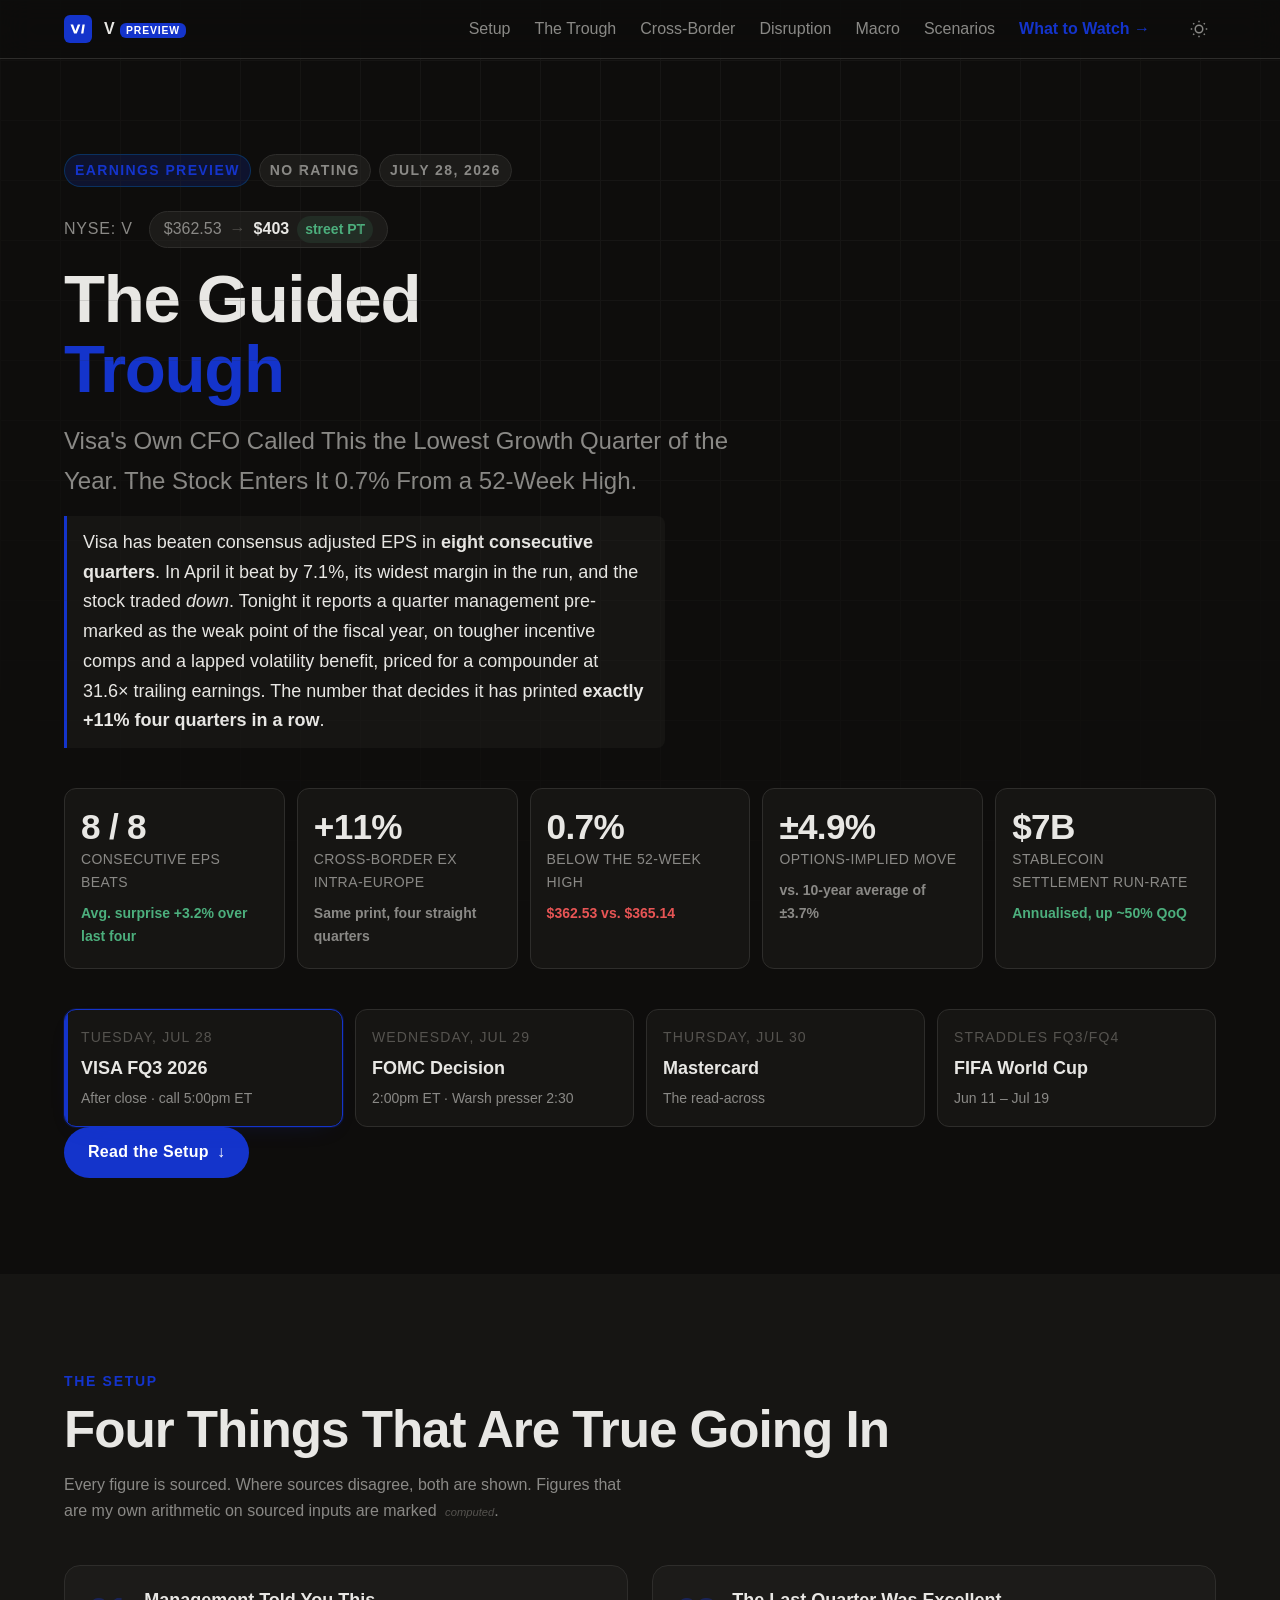
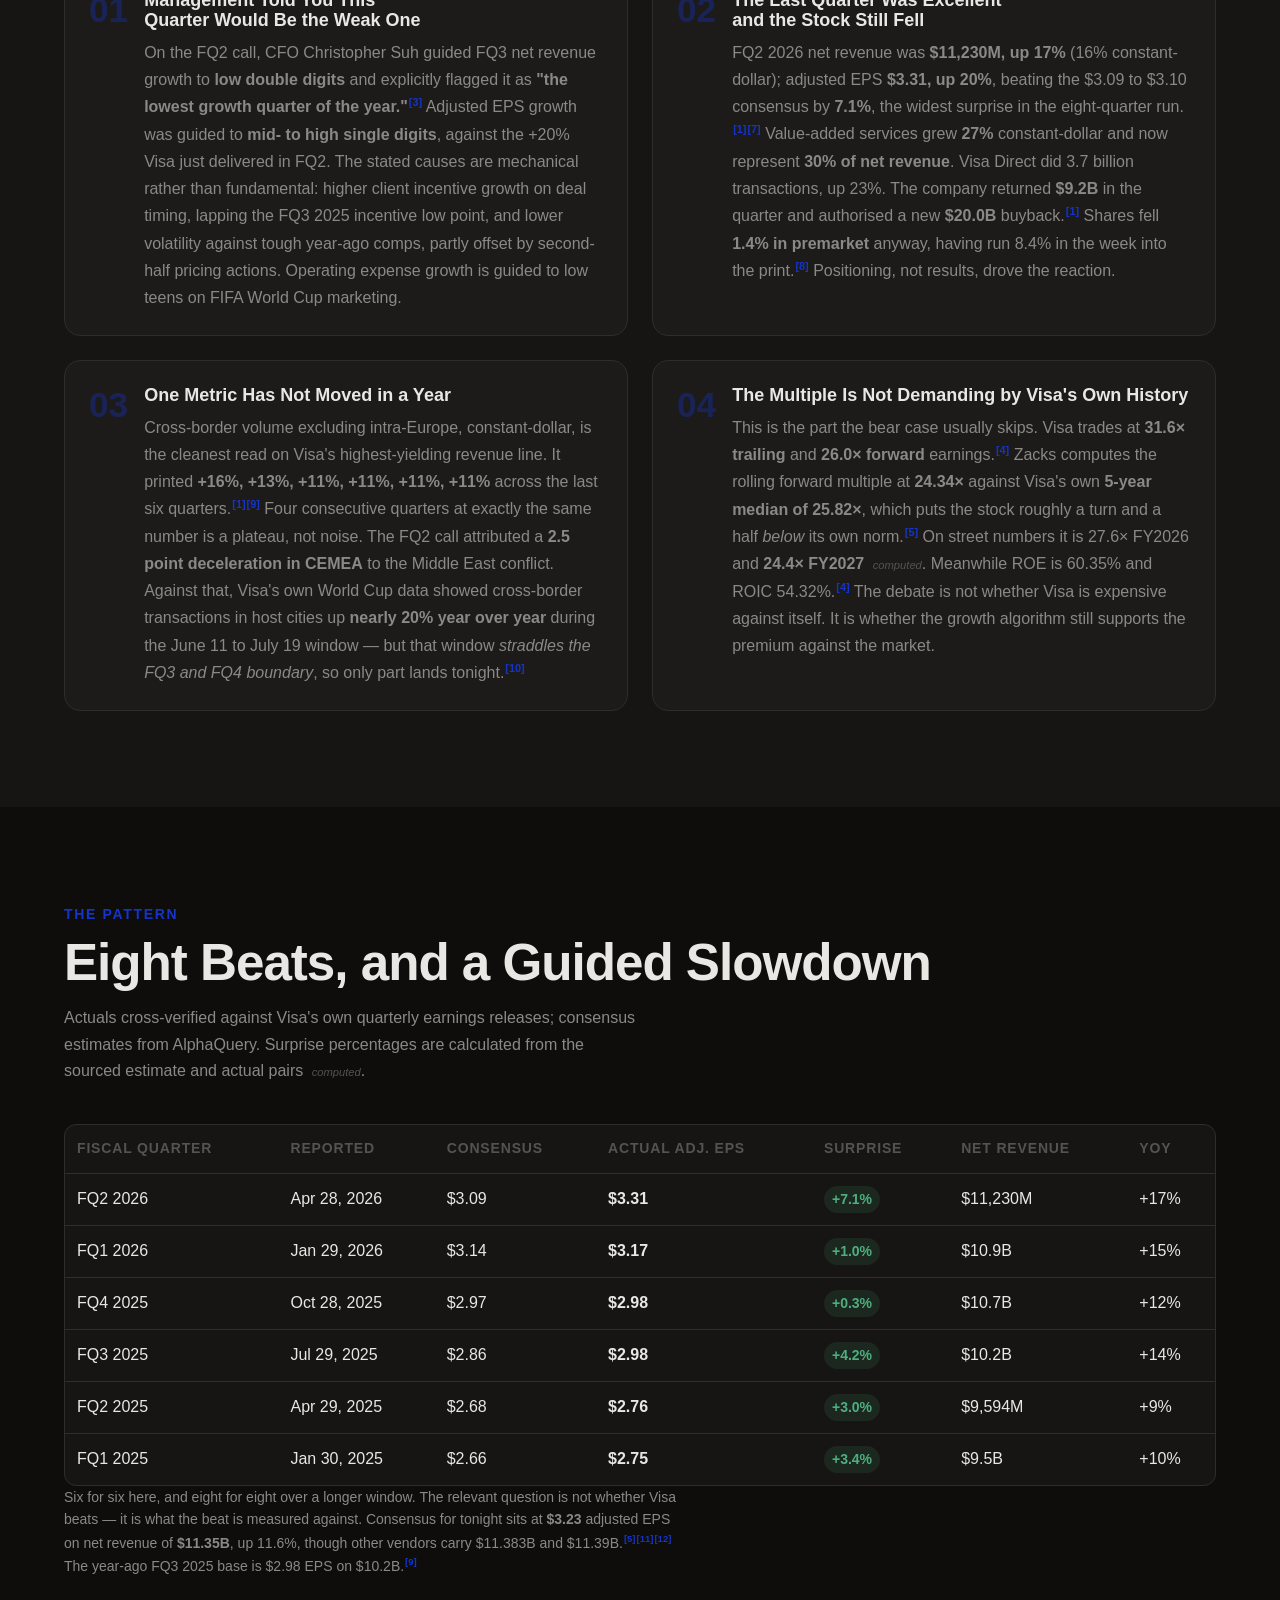
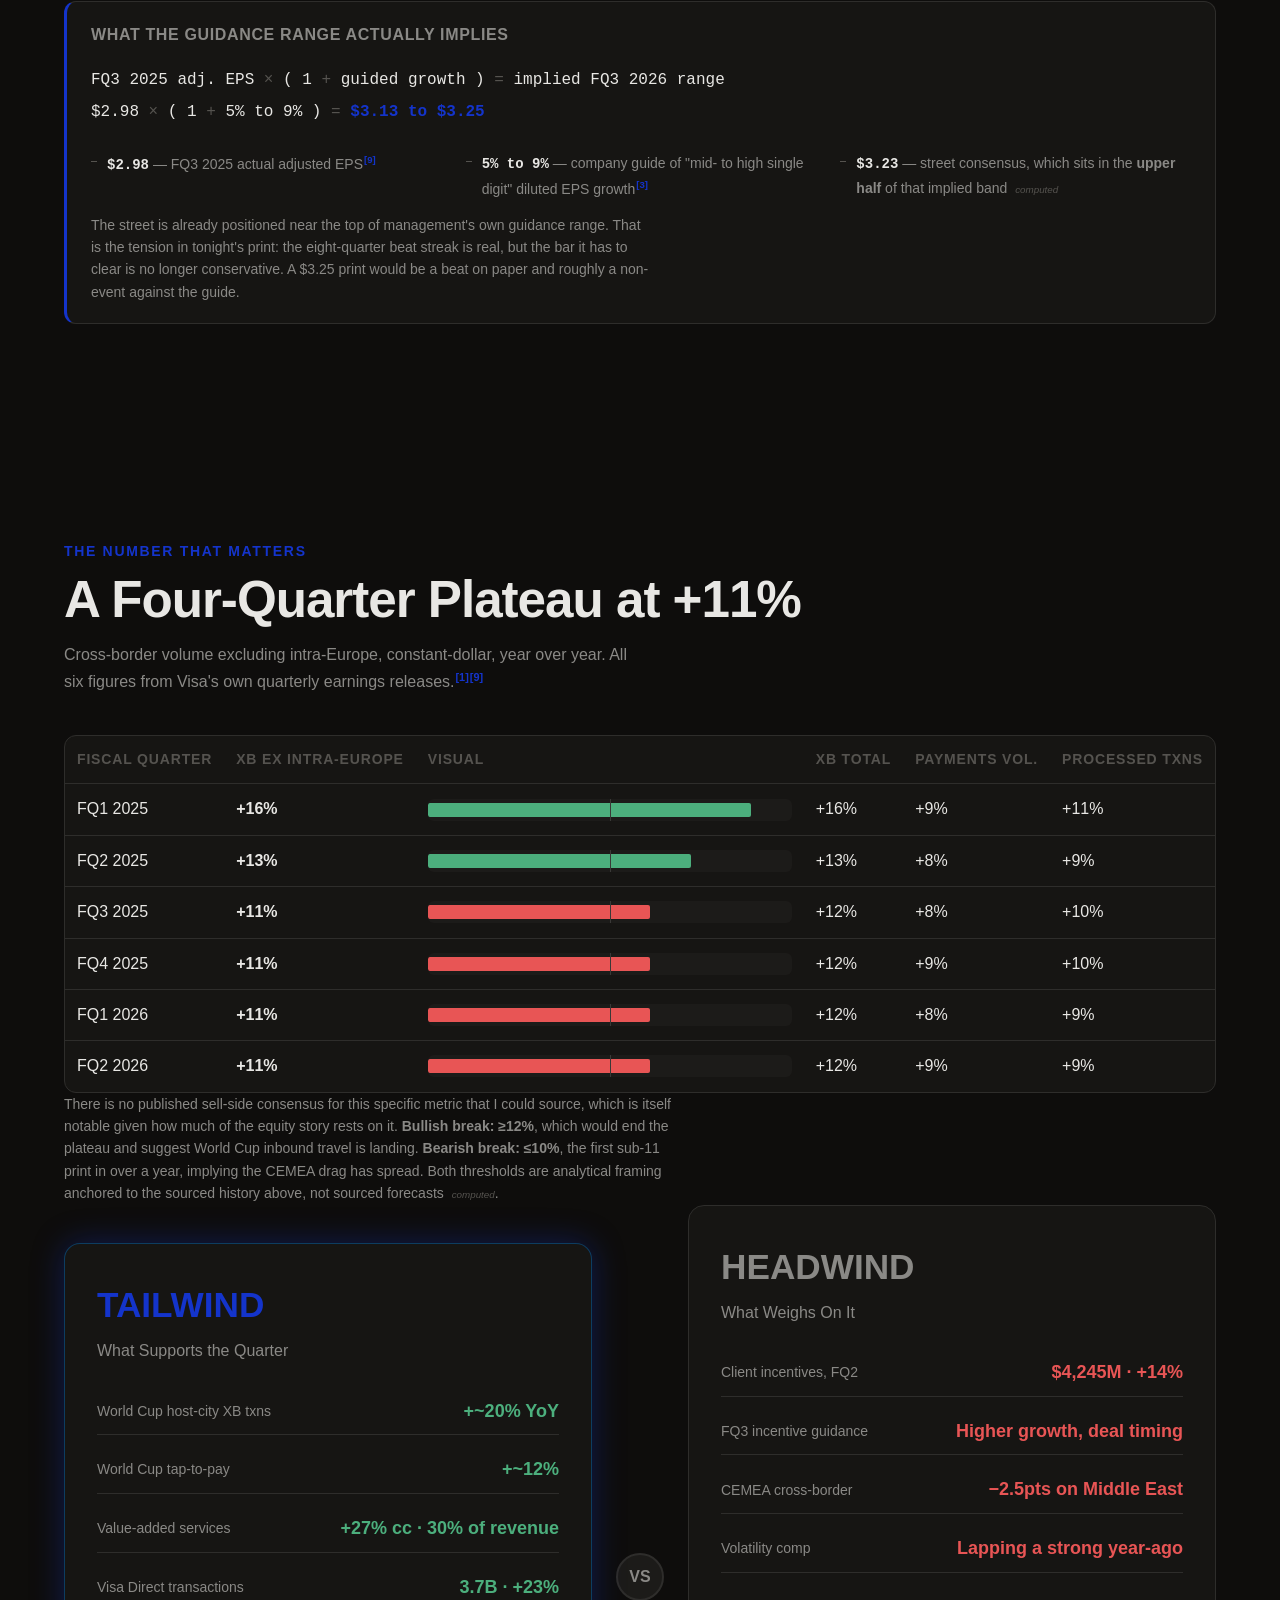
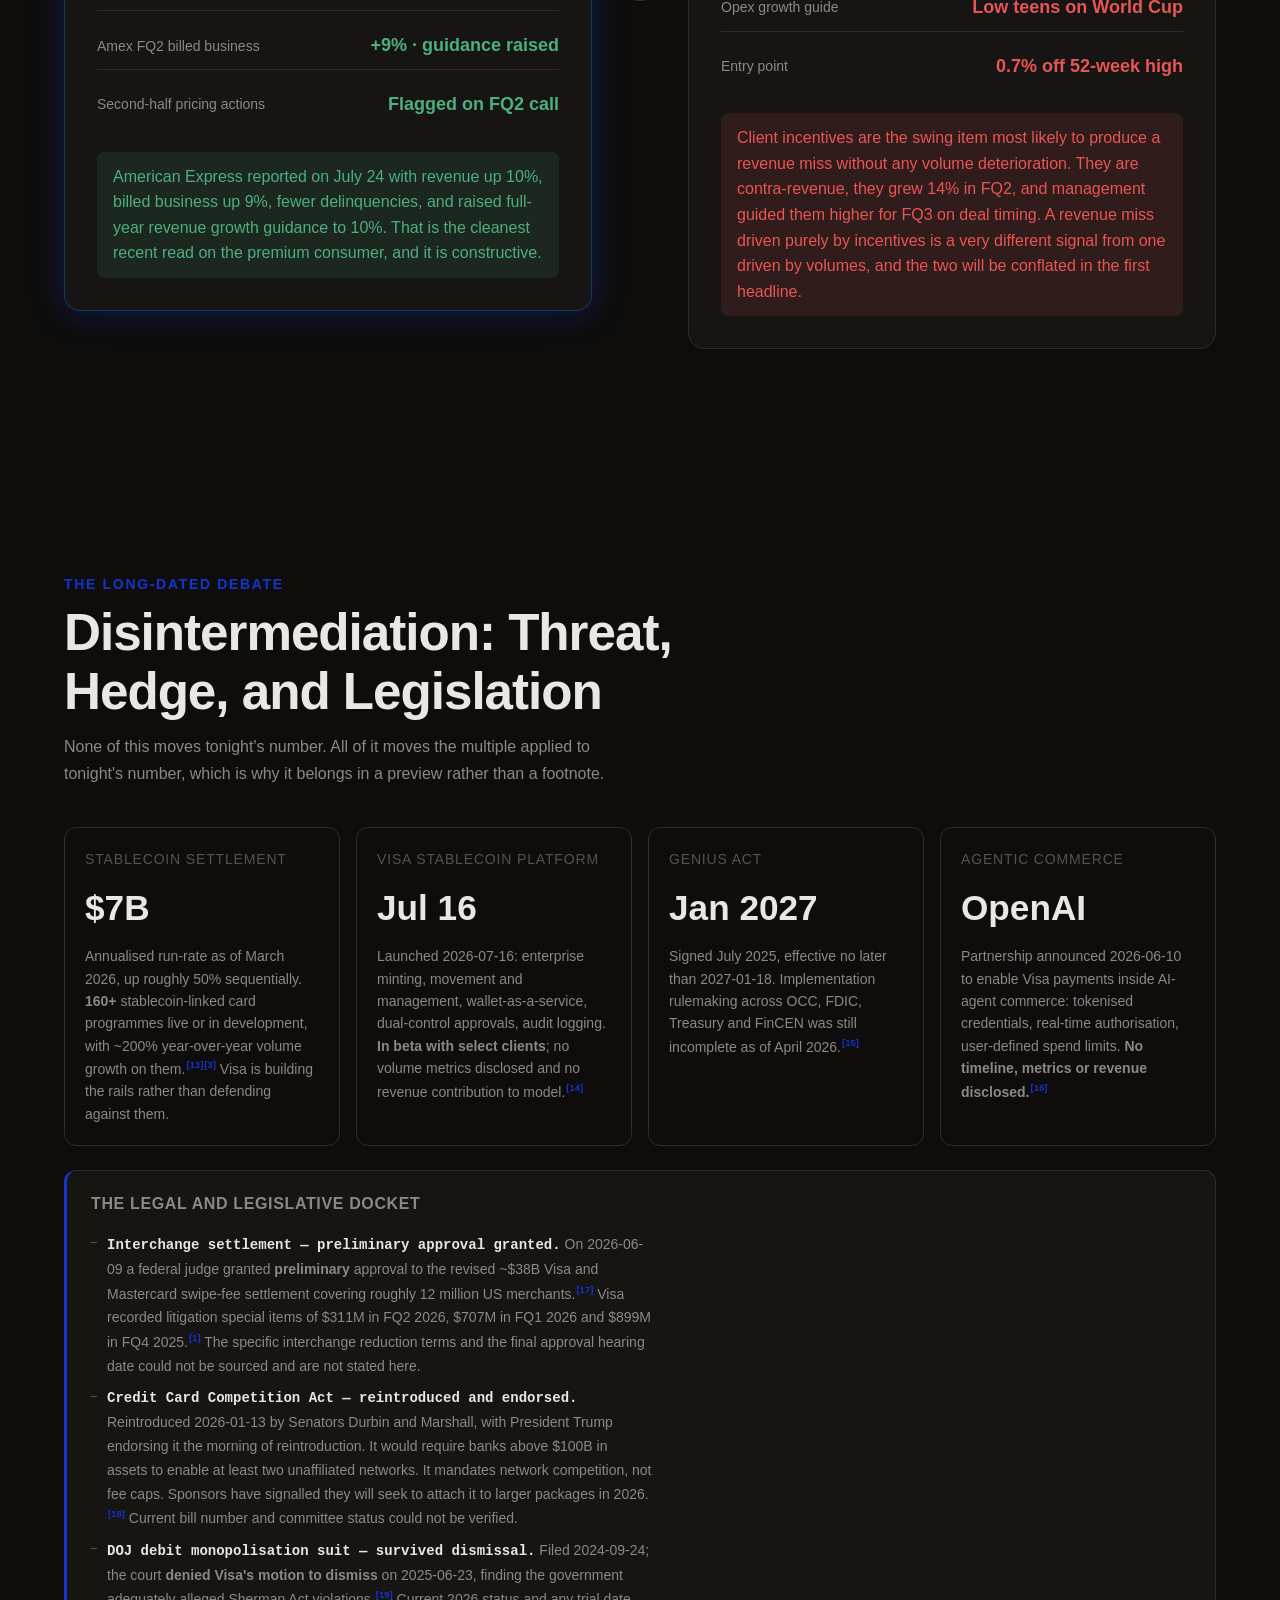
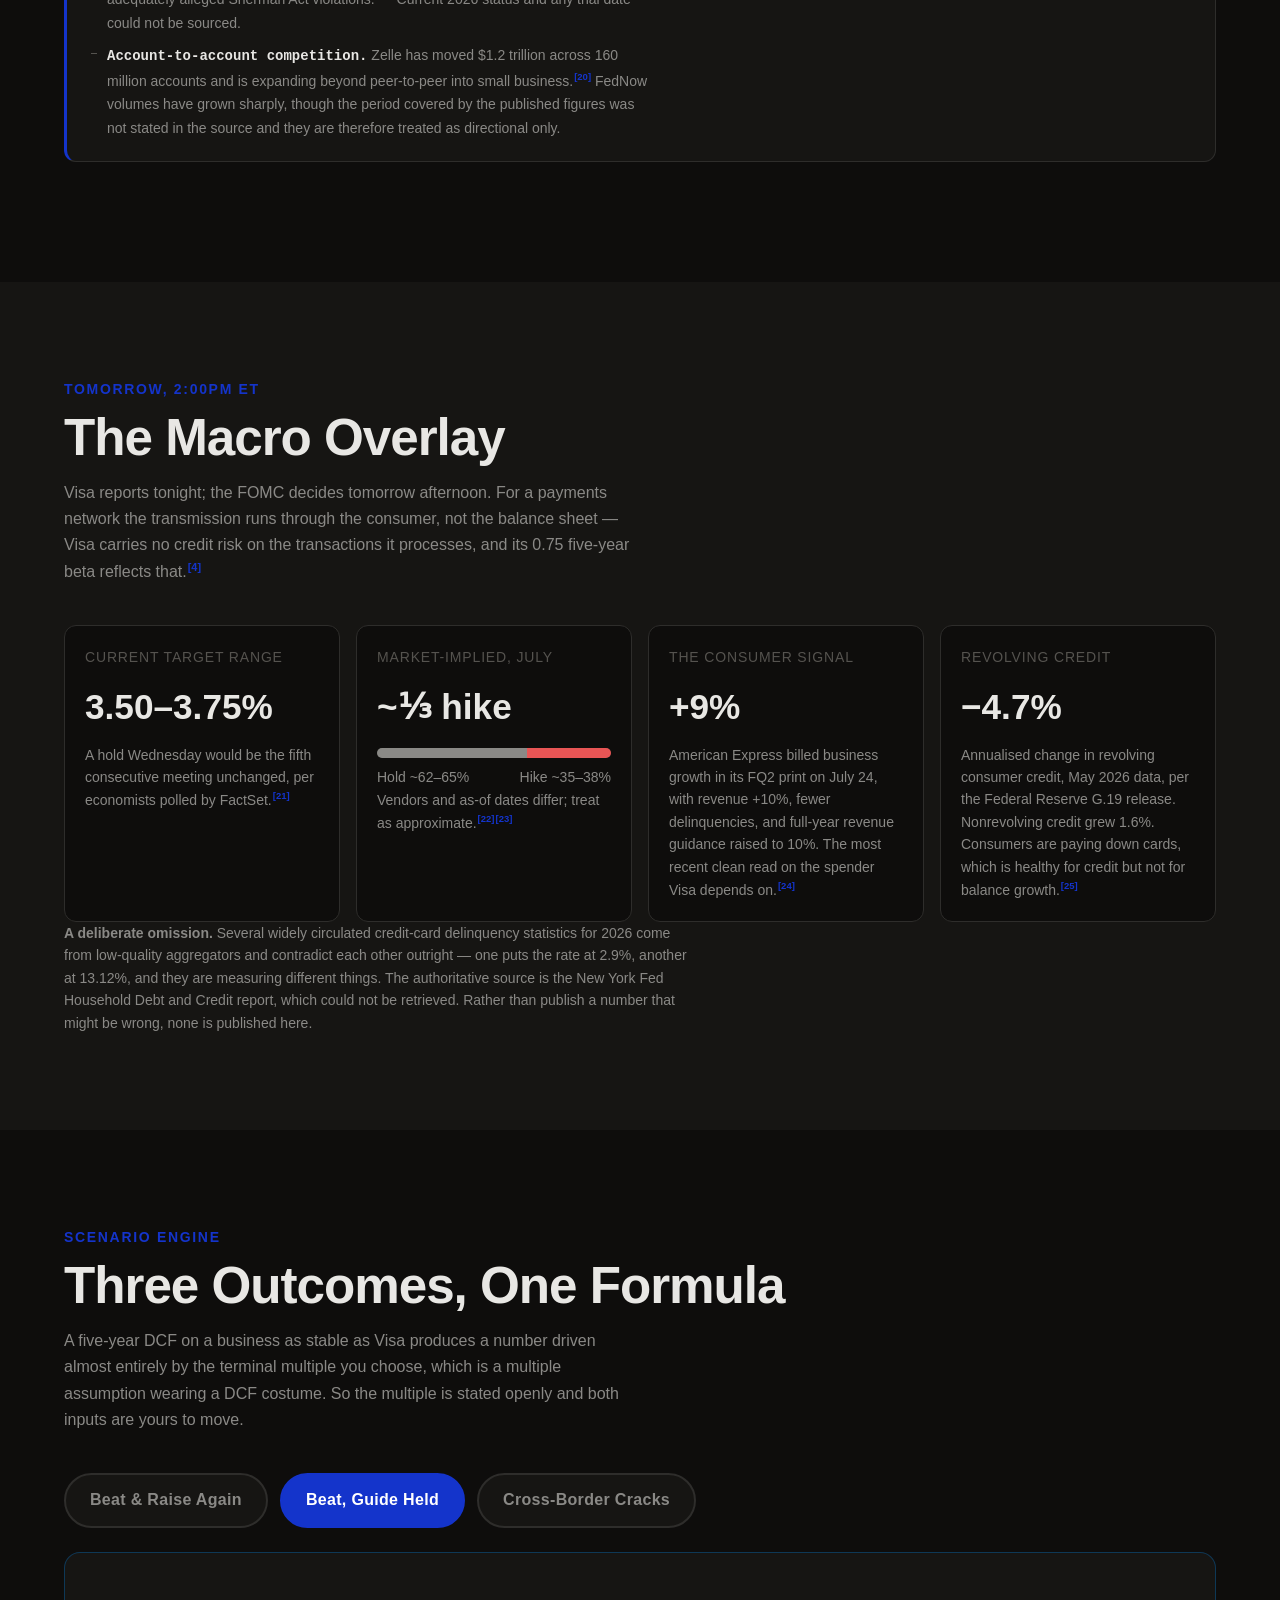
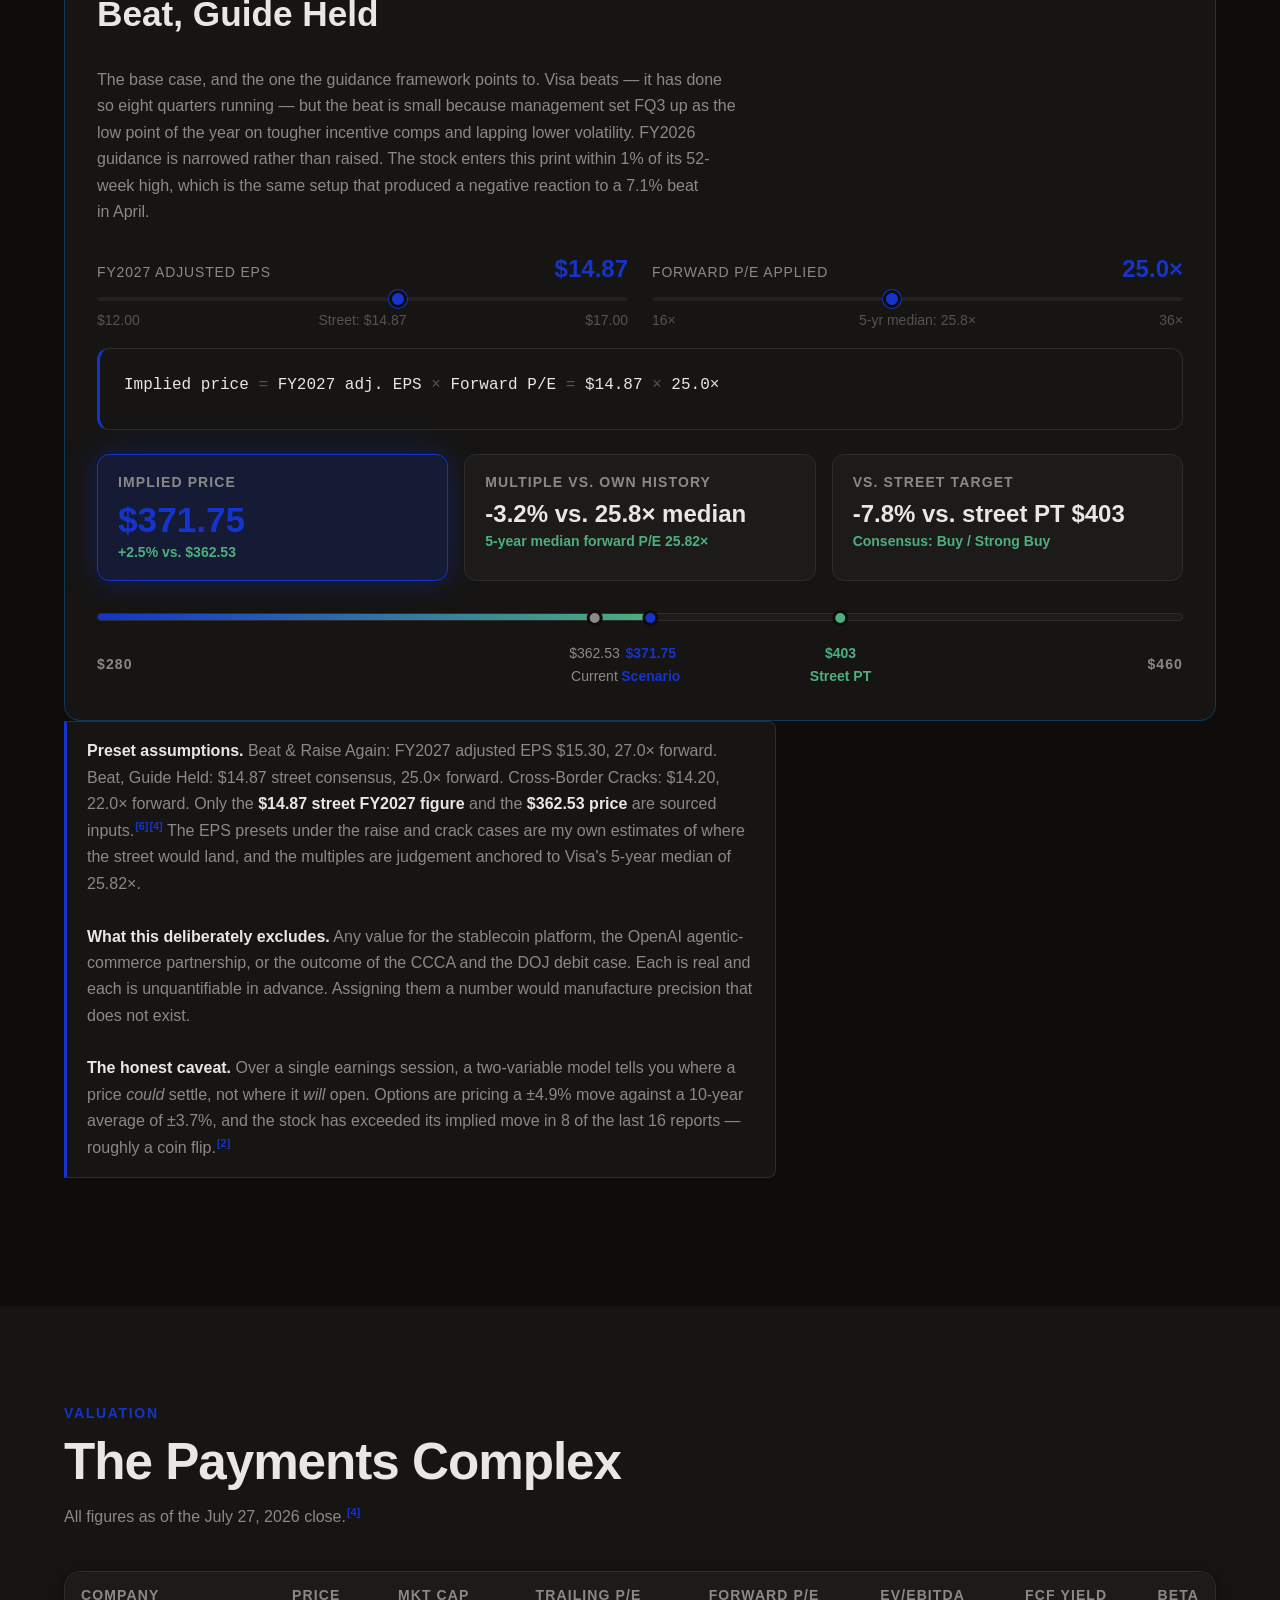
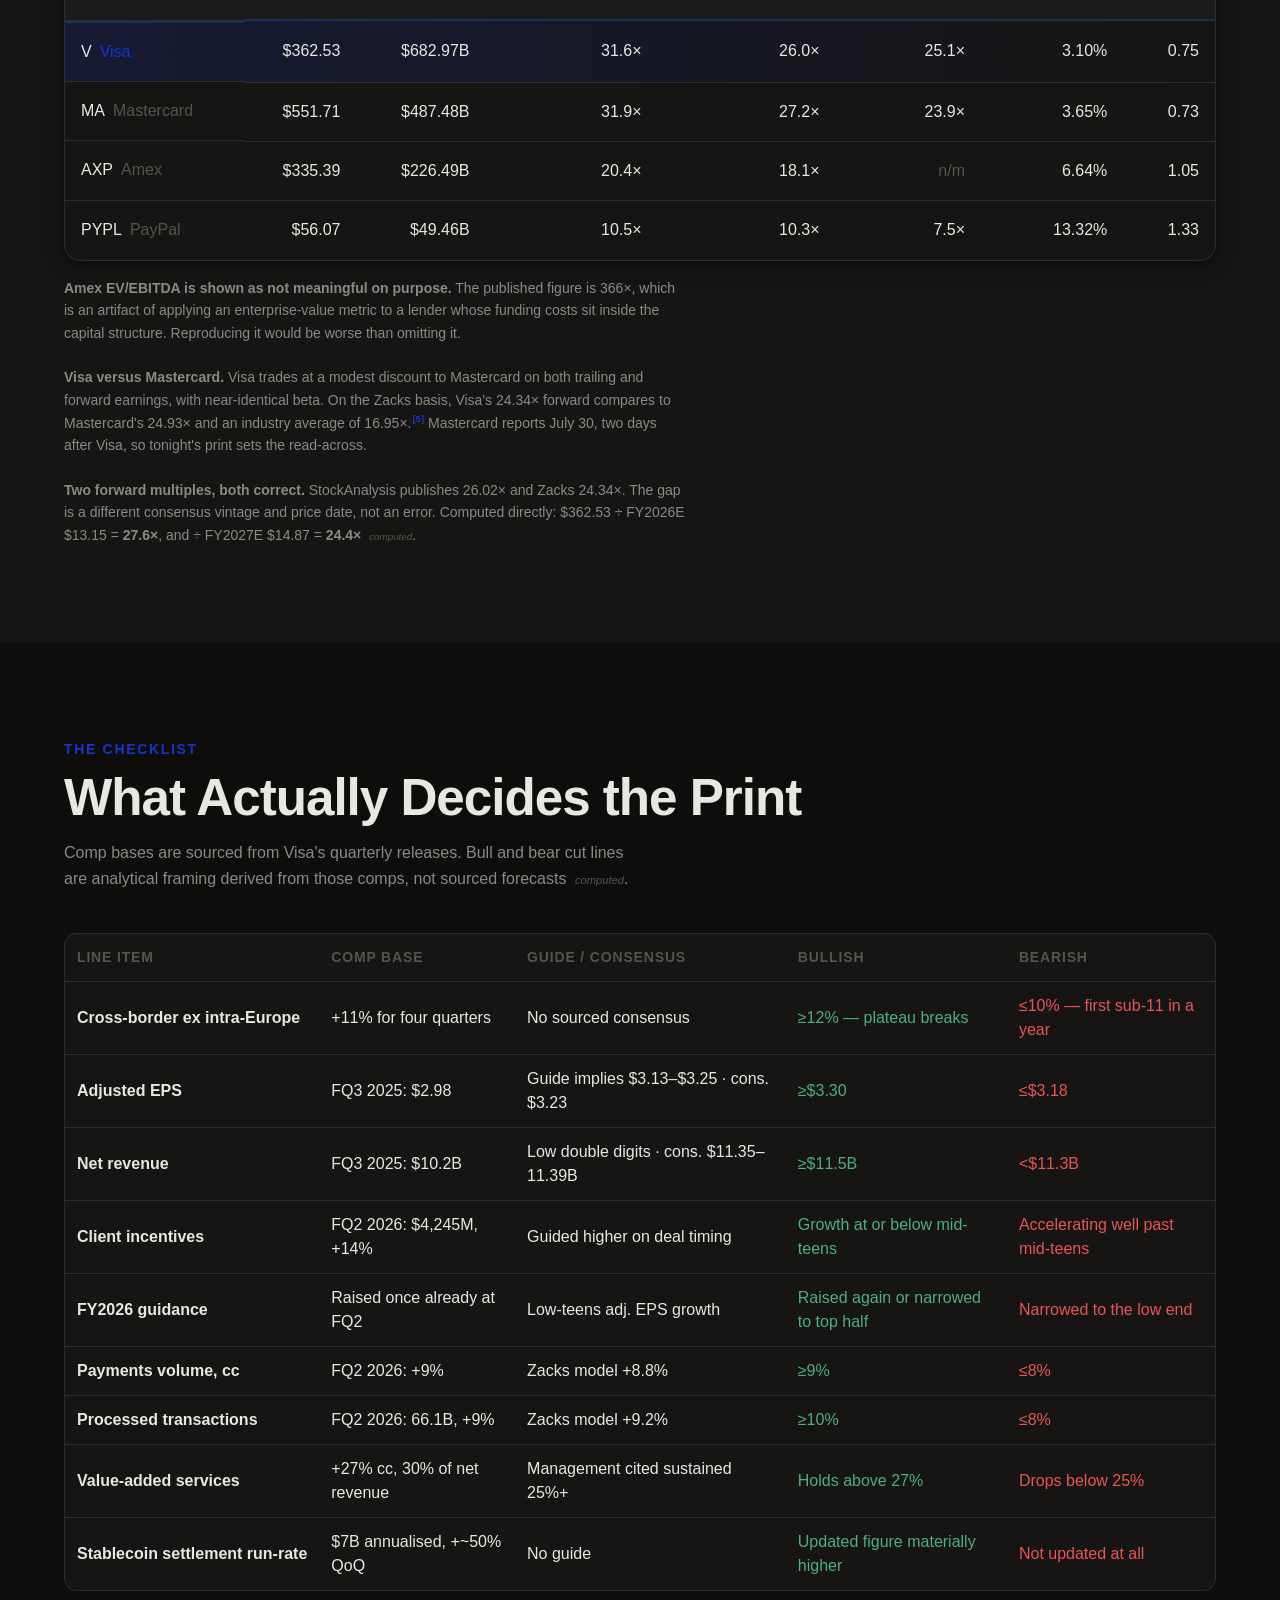
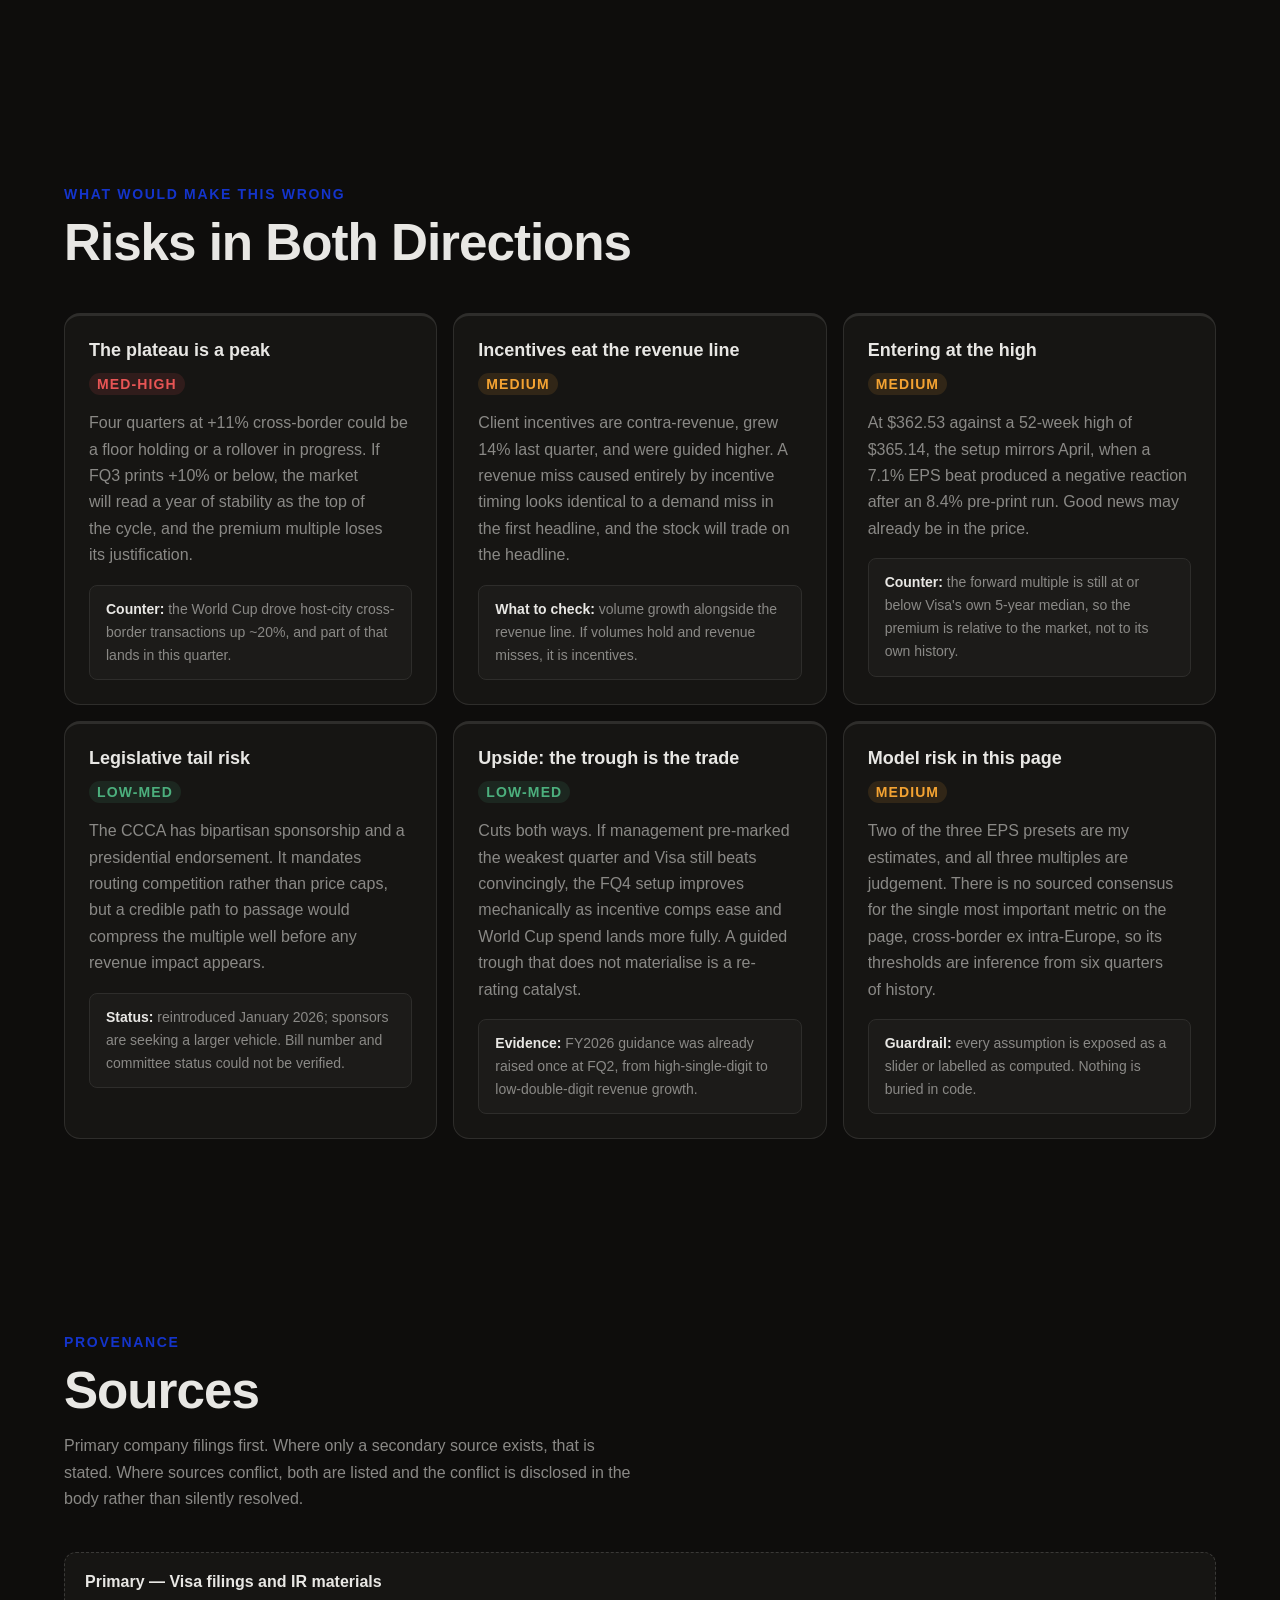
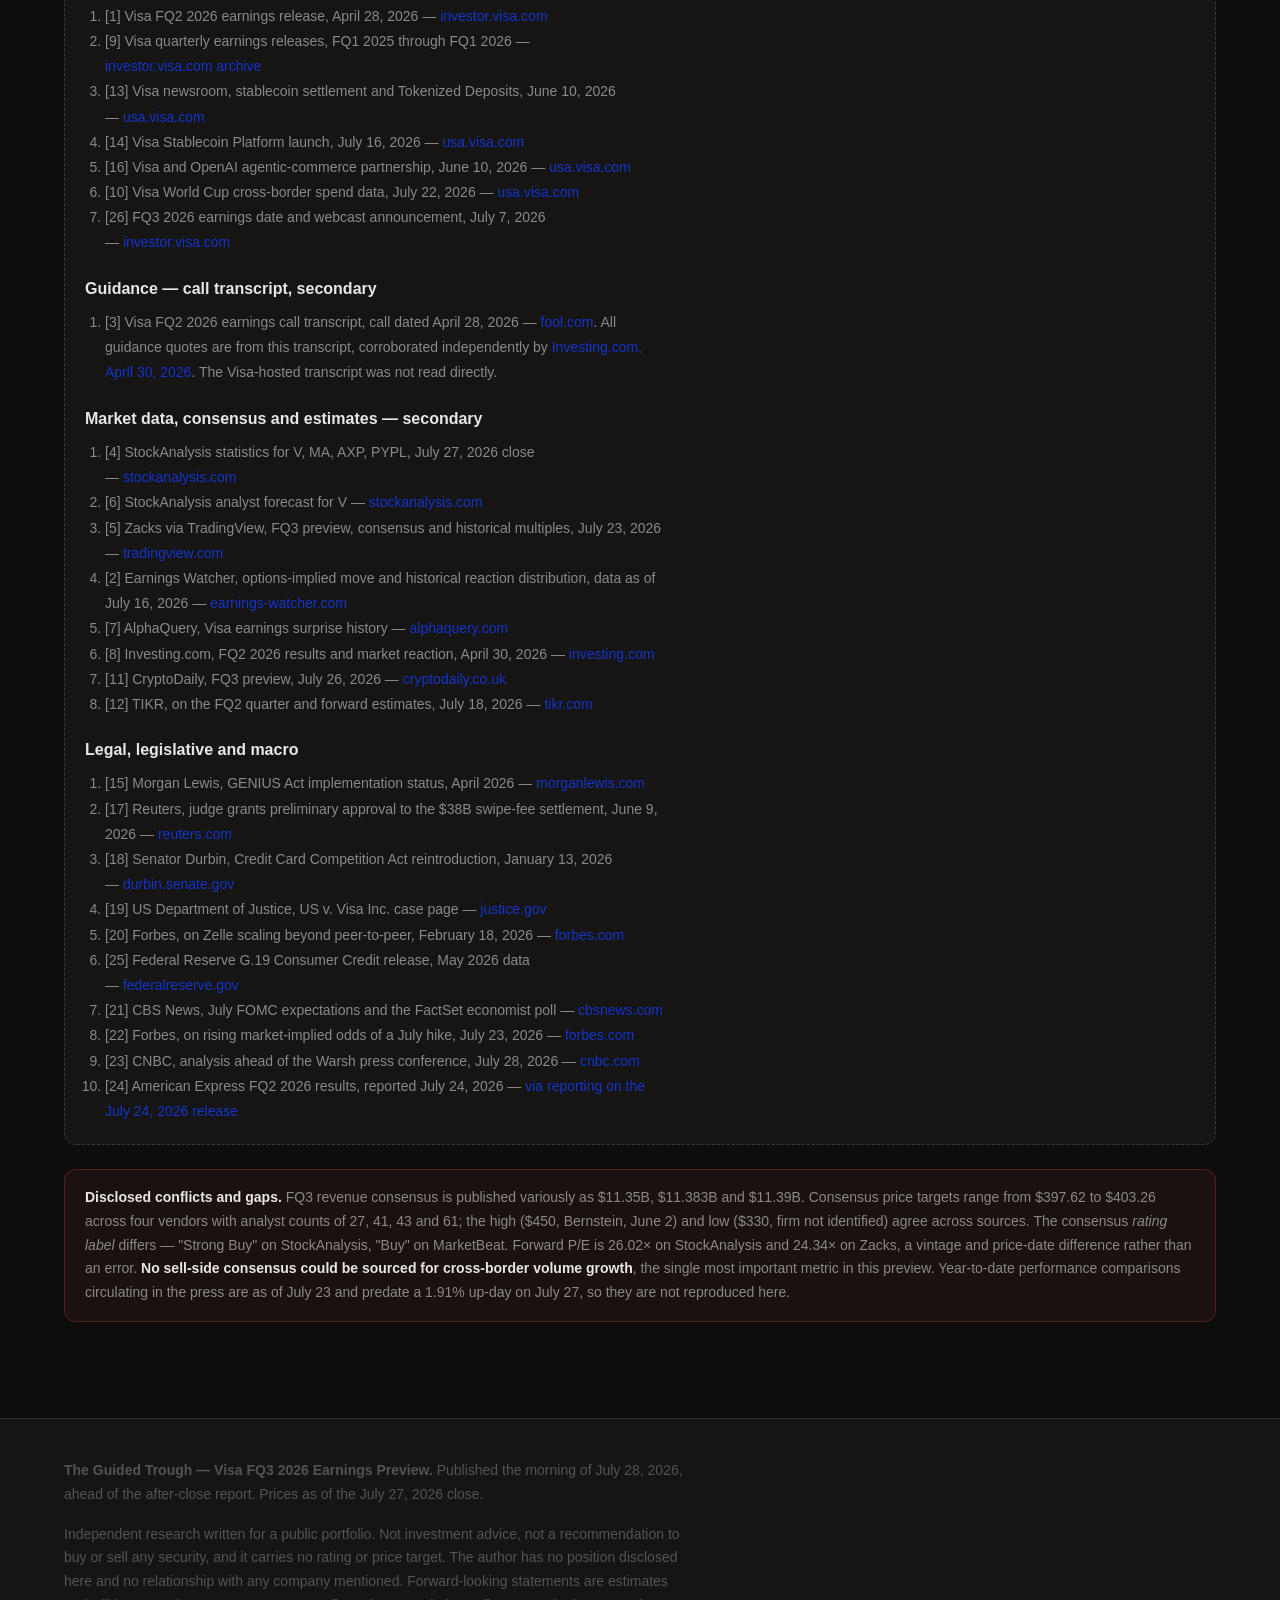
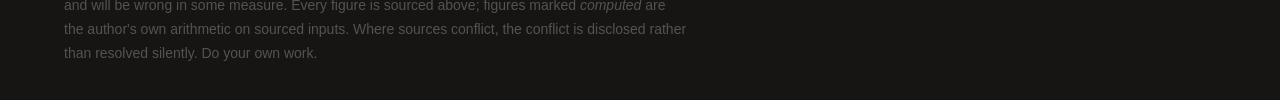
==== web-app/index.html @ 7324e00d "Visa FQ3 2026 earnings preview: The Guided Trough Published the morning of the July 28 after-close p" ====
<!DOCTYPE html>
<html lang="en" data-theme="dark">
<head>
  <meta charset="UTF-8" />
  <meta name="viewport" content="width=device-width, initial-scale=1.0" />
  <title>The Guided Trough — Visa FQ3 2026 Earnings Preview</title>
  <meta name="description" content="Visa's CFO called fiscal Q3 the lowest growth quarter of the year. The company has beaten consensus eight quarters running and enters this print within 1% of its 52-week high. Published the morning of the July 28, 2026 report." />

  <link href="https://api.fontshare.com/v2/css?f[]=cabinet-grotesk@400,500,700,800&f[]=satoshi@300,400,500,700&display=swap" rel="stylesheet" />
  <link rel="stylesheet" href="style.css?v=1" />
</head>
<body>

<!-- ═══ NAV ═══ -->
<nav class="nav" id="nav">
  <div class="nav-inner">
    <div class="nav-logo">
      <svg width="28" height="28" viewBox="0 0 28 28" fill="none" aria-label="Visa preview">
        <rect width="28" height="28" rx="6" fill="#1434CB"/>
        <path d="M6.5 9.5l3.6 9h2.6l3.6-9h-2.5l-2.4 6.4L9.1 9.5H6.5zM18.5 9.5l-1.4 9h2.3l1.4-9h-2.3z" fill="#fff"/>
      </svg>
      <span class="nav-brand">V <span class="nav-badge">PREVIEW</span></span>
    </div>
    <div class="nav-links">
      <a href="#setup">Setup</a>
      <a href="#trough">The Trough</a>
      <a href="#crossborder">Cross-Border</a>
      <a href="#disruption">Disruption</a>
      <a href="#fed">Macro</a>
      <a href="#scenarios">Scenarios</a>
      <a href="#watch" class="nav-cta">What to Watch →</a>
    </div>
    <button class="theme-toggle" data-theme-toggle aria-label="Toggle theme">
      <svg width="18" height="18" viewBox="0 0 24 24" fill="none" stroke="currentColor" stroke-width="2"><path d="M21 12.79A9 9 0 1 1 11.21 3 7 7 0 0 0 21 12.79z"/></svg>
    </button>
  </div>
</nav>

<!-- ═══ HERO ═══ -->
<section class="hero" id="hero">
  <div class="hero-grid-bg" aria-hidden="true"></div>
  <div class="container">
    <div class="hero-eyebrow">
      <span class="tag tag-red">EARNINGS PREVIEW</span>
      <span class="tag tag-muted">NO RATING</span>
      <span class="tag tag-muted">JULY 28, 2026</span>
    </div>

    <div class="hero-ticker-row">
      <span class="hero-ticker">NYSE: V</span>
      <div class="hero-price-pill">
        <span class="hero-price-current">$362.53</span>
        <span class="hero-price-arrow">→</span>
        <span class="hero-price-target">$403</span>
        <span class="hero-price-upside">street PT</span>
      </div>
    </div>

    <h1 class="hero-title">The Guided<br/><em>Trough</em></h1>
    <p class="hero-subtitle">Visa's Own CFO Called This the Lowest Growth Quarter of the Year. The Stock Enters It 0.7% From a 52-Week High.</p>
    <p class="hero-thesis-line">Visa has beaten consensus adjusted EPS in <strong>eight consecutive quarters</strong>. In April it beat by 7.1%, its widest margin in the run, and the stock traded <em>down</em>. Tonight it reports a quarter management pre-marked as the weak point of the fiscal year, on tougher incentive comps and a lapped volatility benefit, priced for a compounder at 31.6× trailing earnings. The number that decides it has printed <strong>exactly +11% four quarters in a row</strong>.</p>

    <div class="hero-kpis">
      <div class="kpi-card">
        <div class="kpi-value">8 / 8</div>
        <div class="kpi-label">Consecutive EPS Beats</div>
        <div class="kpi-delta kpi-delta-good">Avg. surprise +3.2% over last four</div>
      </div>
      <div class="kpi-card">
        <div class="kpi-value">+11%</div>
        <div class="kpi-label">Cross-Border ex Intra-Europe</div>
        <div class="kpi-delta kpi-delta-neutral">Same print, four straight quarters</div>
      </div>
      <div class="kpi-card">
        <div class="kpi-value">0.7%</div>
        <div class="kpi-label">Below the 52-Week High</div>
        <div class="kpi-delta kpi-delta-bad">$362.53 vs. $365.14</div>
      </div>
      <div class="kpi-card">
        <div class="kpi-value">±4.9%</div>
        <div class="kpi-label">Options-Implied Move</div>
        <div class="kpi-delta kpi-delta-neutral">vs. 10-year average of ±3.7%</div>
      </div>
      <div class="kpi-card">
        <div class="kpi-value">$7B</div>
        <div class="kpi-label">Stablecoin Settlement Run-Rate</div>
        <div class="kpi-delta kpi-delta-good">Annualised, up ~50% QoQ</div>
      </div>
    </div>

    <div class="event-strip">
      <div class="event-item event-item--live">
        <div class="event-day">Tuesday, Jul 28</div>
        <div class="event-name">VISA FQ3 2026</div>
        <div class="event-time">After close · call 5:00pm ET</div>
      </div>
      <div class="event-item">
        <div class="event-day">Wednesday, Jul 29</div>
        <div class="event-name">FOMC Decision</div>
        <div class="event-time">2:00pm ET · Warsh presser 2:30</div>
      </div>
      <div class="event-item">
        <div class="event-day">Thursday, Jul 30</div>
        <div class="event-name">Mastercard</div>
        <div class="event-time">The read-across</div>
      </div>
      <div class="event-item">
        <div class="event-day">Straddles FQ3/FQ4</div>
        <div class="event-name">FIFA World Cup</div>
        <div class="event-time">Jun 11 – Jul 19</div>
      </div>
    </div>

    <a href="#setup" class="hero-cta">Read the Setup <span aria-hidden="true">↓</span></a>
  </div>
</section>

<!-- ═══ SETUP ═══ -->
<section class="section exec-summary" id="setup">
  <div class="container">
    <div class="section-header">
      <span class="section-label">The Setup</span>
      <h2>Four Things That Are True Going In</h2>
      <p class="section-desc">Every figure is sourced. Where sources disagree, both are shown. Figures that are my own arithmetic on sourced inputs are marked <span class="computed-flag">computed</span>.</p>
    </div>
    <div class="exec-bullets">

      <div class="exec-bullet">
        <div class="bullet-number">01</div>
        <div class="bullet-content">
          <h3>Management Told You This Quarter Would Be the Weak One</h3>
          <p>On the FQ2 call, CFO Christopher Suh guided FQ3 net revenue growth to <strong>low double digits</strong> and explicitly flagged it as <strong>"the lowest growth quarter of the year."</strong><a href="#sources" class="cite">[3]</a> Adjusted EPS growth was guided to <strong>mid- to high single digits</strong>, against the +20% Visa just delivered in FQ2. The stated causes are mechanical rather than fundamental: higher client incentive growth on deal timing, lapping the FQ3 2025 incentive low point, and lower volatility against tough year-ago comps, partly offset by second-half pricing actions. Operating expense growth is guided to low teens on FIFA World Cup marketing.</p>
        </div>
      </div>

      <div class="exec-bullet">
        <div class="bullet-number">02</div>
        <div class="bullet-content">
          <h3>The Last Quarter Was Excellent and the Stock Still Fell</h3>
          <p>FQ2 2026 net revenue was <strong>$11,230M, up 17%</strong> (16% constant-dollar); adjusted EPS <strong>$3.31, up 20%</strong>, beating the $3.09 to $3.10 consensus by <strong>7.1%</strong>, the widest surprise in the eight-quarter run.<a href="#sources" class="cite">[1]</a><a href="#sources" class="cite">[7]</a> Value-added services grew <strong>27%</strong> constant-dollar and now represent <strong>30% of net revenue</strong>. Visa Direct did 3.7 billion transactions, up 23%. The company returned <strong>$9.2B</strong> in the quarter and authorised a new <strong>$20.0B</strong> buyback.<a href="#sources" class="cite">[1]</a> Shares fell <strong>1.4% in premarket</strong> anyway, having run 8.4% in the week into the print.<a href="#sources" class="cite">[8]</a> Positioning, not results, drove the reaction.</p>
        </div>
      </div>

      <div class="exec-bullet">
        <div class="bullet-number">03</div>
        <div class="bullet-content">
          <h3>One Metric Has Not Moved in a Year</h3>
          <p>Cross-border volume excluding intra-Europe, constant-dollar, is the cleanest read on Visa's highest-yielding revenue line. It printed <strong>+16%, +13%, +11%, +11%, +11%, +11%</strong> across the last six quarters.<a href="#sources" class="cite">[1]</a><a href="#sources" class="cite">[9]</a> Four consecutive quarters at exactly the same number is a plateau, not noise. The FQ2 call attributed a <strong>2.5 point deceleration in CEMEA</strong> to the Middle East conflict. Against that, Visa's own World Cup data showed cross-border transactions in host cities up <strong>nearly 20% year over year</strong> during the June 11 to July 19 window — but that window <em>straddles the FQ3 and FQ4 boundary</em>, so only part lands tonight.<a href="#sources" class="cite">[10]</a></p>
        </div>
      </div>

      <div class="exec-bullet">
        <div class="bullet-number">04</div>
        <div class="bullet-content">
          <h3>The Multiple Is Not Demanding by Visa's Own History</h3>
          <p>This is the part the bear case usually skips. Visa trades at <strong>31.6× trailing</strong> and <strong>26.0× forward</strong> earnings.<a href="#sources" class="cite">[4]</a> Zacks computes the rolling forward multiple at <strong>24.34×</strong> against Visa's own <strong>5-year median of 25.82×</strong>, which puts the stock roughly a turn and a half <em>below</em> its own norm.<a href="#sources" class="cite">[5]</a> On street numbers it is 27.6× FY2026 and <strong>24.4× FY2027</strong> <span class="computed-flag">computed</span>. Meanwhile ROE is 60.35% and ROIC 54.32%.<a href="#sources" class="cite">[4]</a> The debate is not whether Visa is expensive against itself. It is whether the growth algorithm still supports the premium against the market.</p>
        </div>
      </div>

    </div>
  </div>
</section>

<!-- ═══ THE TROUGH — TRACK RECORD ═══ -->
<section class="section" id="trough">
  <div class="container">
    <div class="section-header">
      <span class="section-label">The Pattern</span>
      <h2>Eight Beats, and a Guided Slowdown</h2>
      <p class="section-desc">Actuals cross-verified against Visa's own quarterly earnings releases; consensus estimates from AlphaQuery. Surprise percentages are calculated from the sourced estimate and actual pairs <span class="computed-flag">computed</span>.</p>
    </div>

    <div class="track-table-wrap">
      <table class="track-table">
        <thead>
          <tr>
            <th>Fiscal Quarter</th><th>Reported</th><th>Consensus</th><th>Actual Adj. EPS</th><th>Surprise</th><th>Net Revenue</th><th>YoY</th>
          </tr>
        </thead>
        <tbody>
          <tr>
            <td>FQ2 2026</td><td>Apr 28, 2026</td><td>$3.09</td><td><strong>$3.31</strong></td>
            <td><span class="beat-pill beat-pill--beat">+7.1%</span></td><td>$11,230M</td><td>+17%</td>
          </tr>
          <tr>
            <td>FQ1 2026</td><td>Jan 29, 2026</td><td>$3.14</td><td><strong>$3.17</strong></td>
            <td><span class="beat-pill beat-pill--beat">+1.0%</span></td><td>$10.9B</td><td>+15%</td>
          </tr>
          <tr>
            <td>FQ4 2025</td><td>Oct 28, 2025</td><td>$2.97</td><td><strong>$2.98</strong></td>
            <td><span class="beat-pill beat-pill--beat">+0.3%</span></td><td>$10.7B</td><td>+12%</td>
          </tr>
          <tr>
            <td>FQ3 2025</td><td>Jul 29, 2025</td><td>$2.86</td><td><strong>$2.98</strong></td>
            <td><span class="beat-pill beat-pill--beat">+4.2%</span></td><td>$10.2B</td><td>+14%</td>
          </tr>
          <tr>
            <td>FQ2 2025</td><td>Apr 29, 2025</td><td>$2.68</td><td><strong>$2.76</strong></td>
            <td><span class="beat-pill beat-pill--beat">+3.0%</span></td><td>$9,594M</td><td>+9%</td>
          </tr>
          <tr>
            <td>FQ1 2025</td><td>Jan 30, 2025</td><td>$2.66</td><td><strong>$2.75</strong></td>
            <td><span class="beat-pill beat-pill--beat">+3.4%</span></td><td>$9.5B</td><td>+10%</td>
          </tr>
        </tbody>
      </table>
    </div>

    <p class="comps-footnote">Six for six here, and eight for eight over a longer window. The relevant question is not whether Visa beats — it is what the beat is measured against. Consensus for tonight sits at <strong>$3.23</strong> adjusted EPS on net revenue of <strong>$11.35B</strong>, up 11.6%, though other vendors carry $11.383B and $11.39B.<a href="#sources" class="cite">[5]</a><a href="#sources" class="cite">[11]</a><a href="#sources" class="cite">[12]</a> The year-ago FQ3 2025 base is $2.98 EPS on $10.2B.<a href="#sources" class="cite">[9]</a></p>

    <div class="math-box">
      <div class="math-box-title">What the Guidance Range Actually Implies</div>
      <div class="formula">
        FQ3 2025 adj. EPS <span class="formula-op">×</span> ( 1 <span class="formula-op">+</span> guided growth ) <span class="formula-op">=</span> implied FQ3 2026 range<br/>
        $2.98 <span class="formula-op">×</span> ( 1 <span class="formula-op">+</span> 5% to 9% ) <span class="formula-op">=</span> <span class="formula-result">$3.13 to $3.25</span>
      </div>
      <ul class="var-list">
        <li><span class="var-key">$2.98</span> — FQ3 2025 actual adjusted EPS<a href="#sources" class="cite">[9]</a></li>
        <li><span class="var-key">5% to 9%</span> — company guide of "mid- to high single digit" diluted EPS growth<a href="#sources" class="cite">[3]</a></li>
        <li><span class="var-key">$3.23</span> — street consensus, which sits in the <strong>upper half</strong> of that implied band <span class="computed-flag">computed</span></li>
      </ul>
      <p class="formula-note">The street is already positioned near the top of management's own guidance range. That is the tension in tonight's print: the eight-quarter beat streak is real, but the bar it has to clear is no longer conservative. A $3.25 print would be a beat on paper and roughly a non-event against the guide.</p>
    </div>
  </div>
</section>

<!-- ═══ CROSS-BORDER ═══ -->
<section class="section why-not-section" id="crossborder">
  <div class="container">
    <div class="section-header">
      <span class="section-label">The Number That Matters</span>
      <h2>A Four-Quarter Plateau at +11%</h2>
      <p class="section-desc">Cross-border volume excluding intra-Europe, constant-dollar, year over year. All six figures from Visa's own quarterly earnings releases.<a href="#sources" class="cite">[1]</a><a href="#sources" class="cite">[9]</a></p>
    </div>

    <div class="track-table-wrap">
      <table class="track-table">
        <thead>
          <tr><th>Fiscal Quarter</th><th>XB ex Intra-Europe</th><th style="width:45%">Visual</th><th>XB Total</th><th>Payments Vol.</th><th>Processed Txns</th></tr>
        </thead>
        <tbody>
          <tr><td>FQ1 2025</td><td><strong>+16%</strong></td><td><div class="reaction-track"><div class="xb-bar reaction-fill reaction-fill--pos" data-value="16" style="left:0;top:4px;bottom:4px;position:absolute"></div></div></td><td>+16%</td><td>+9%</td><td>+11%</td></tr>
          <tr><td>FQ2 2025</td><td><strong>+13%</strong></td><td><div class="reaction-track"><div class="xb-bar reaction-fill reaction-fill--pos" data-value="13" style="left:0;top:4px;bottom:4px;position:absolute"></div></div></td><td>+13%</td><td>+8%</td><td>+9%</td></tr>
          <tr><td>FQ3 2025</td><td><strong>+11%</strong></td><td><div class="reaction-track"><div class="xb-bar reaction-fill reaction-fill--neg" data-value="11" style="left:0;top:4px;bottom:4px;position:absolute"></div></div></td><td>+12%</td><td>+8%</td><td>+10%</td></tr>
          <tr><td>FQ4 2025</td><td><strong>+11%</strong></td><td><div class="reaction-track"><div class="xb-bar reaction-fill reaction-fill--neg" data-value="11" style="left:0;top:4px;bottom:4px;position:absolute"></div></div></td><td>+12%</td><td>+9%</td><td>+10%</td></tr>
          <tr><td>FQ1 2026</td><td><strong>+11%</strong></td><td><div class="reaction-track"><div class="xb-bar reaction-fill reaction-fill--neg" data-value="11" style="left:0;top:4px;bottom:4px;position:absolute"></div></div></td><td>+12%</td><td>+8%</td><td>+9%</td></tr>
          <tr><td>FQ2 2026</td><td><strong>+11%</strong></td><td><div class="reaction-track"><div class="xb-bar reaction-fill reaction-fill--neg" data-value="11" style="left:0;top:4px;bottom:4px;position:absolute"></div></div></td><td>+12%</td><td>+9%</td><td>+9%</td></tr>
        </tbody>
      </table>
    </div>

    <p class="comps-footnote">There is no published sell-side consensus for this specific metric that I could source, which is itself notable given how much of the equity story rests on it. <strong>Bullish break: ≥12%</strong>, which would end the plateau and suggest World Cup inbound travel is landing. <strong>Bearish break: ≤10%</strong>, the first sub-11 print in over a year, implying the CEMEA drag has spread. Both thresholds are analytical framing anchored to the sourced history above, not sourced forecasts <span class="computed-flag">computed</span>.</p>

    <div class="versus-grid">
      <div class="versus-card versus-card-msft">
        <div class="versus-ticker versus-ticker-msft">TAILWIND</div>
        <div class="versus-name">What Supports the Quarter</div>
        <div class="versus-metrics">
          <div class="versus-metric"><span class="versus-metric-label">World Cup host-city XB txns</span><span class="versus-metric-value versus-good">+~20% YoY</span></div>
          <div class="versus-metric"><span class="versus-metric-label">World Cup tap-to-pay</span><span class="versus-metric-value versus-good">+~12%</span></div>
          <div class="versus-metric"><span class="versus-metric-label">Value-added services</span><span class="versus-metric-value versus-good">+27% cc · 30% of revenue</span></div>
          <div class="versus-metric"><span class="versus-metric-label">Visa Direct transactions</span><span class="versus-metric-value versus-good">3.7B · +23%</span></div>
          <div class="versus-metric"><span class="versus-metric-label">Amex FQ2 billed business</span><span class="versus-metric-value versus-good">+9% · guidance raised</span></div>
          <div class="versus-metric"><span class="versus-metric-label">Second-half pricing actions</span><span class="versus-metric-value versus-good">Flagged on FQ2 call</span></div>
        </div>
        <div class="versus-verdict versus-verdict-msft">
          American Express reported on July 24 with revenue up 10%, billed business up 9%, fewer delinquencies, and raised full-year revenue growth guidance to 10%. That is the cleanest recent read on the premium consumer, and it is constructive.
        </div>
      </div>

      <div class="versus-divider"><div class="versus-vs">VS</div></div>

      <div class="versus-card versus-card-crwd">
        <div class="versus-ticker">HEADWIND</div>
        <div class="versus-name">What Weighs On It</div>
        <div class="versus-metrics">
          <div class="versus-metric"><span class="versus-metric-label">Client incentives, FQ2</span><span class="versus-metric-value versus-bad">$4,245M · +14%</span></div>
          <div class="versus-metric"><span class="versus-metric-label">FQ3 incentive guidance</span><span class="versus-metric-value versus-bad">Higher growth, deal timing</span></div>
          <div class="versus-metric"><span class="versus-metric-label">CEMEA cross-border</span><span class="versus-metric-value versus-bad">−2.5pts on Middle East</span></div>
          <div class="versus-metric"><span class="versus-metric-label">Volatility comp</span><span class="versus-metric-value versus-bad">Lapping a strong year-ago</span></div>
          <div class="versus-metric"><span class="versus-metric-label">Opex growth guide</span><span class="versus-metric-value versus-bad">Low teens on World Cup</span></div>
          <div class="versus-metric"><span class="versus-metric-label">Entry point</span><span class="versus-metric-value versus-bad">0.7% off 52-week high</span></div>
        </div>
        <div class="versus-verdict versus-verdict-crwd">
          Client incentives are the swing item most likely to produce a revenue miss without any volume deterioration. They are contra-revenue, they grew 14% in FQ2, and management guided them higher for FQ3 on deal timing. A revenue miss driven purely by incentives is a very different signal from one driven by volumes, and the two will be conflated in the first headline.
        </div>
      </div>
    </div>
  </div>
</section>

<!-- ═══ DISRUPTION ═══ -->
<section class="section" id="disruption">
  <div class="container">
    <div class="section-header">
      <span class="section-label">The Long-Dated Debate</span>
      <h2>Disintermediation: Threat, Hedge, and Legislation</h2>
      <p class="section-desc">None of this moves tonight's number. All of it moves the multiple applied to tonight's number, which is why it belongs in a preview rather than a footnote.</p>
    </div>

    <div class="fed-grid">
      <div class="fed-card">
        <div class="fed-card-label">Stablecoin Settlement</div>
        <div class="fed-card-value">$7B</div>
        <div class="fed-card-note">Annualised run-rate as of March 2026, up roughly 50% sequentially. <strong>160+</strong> stablecoin-linked card programmes live or in development, with ~200% year-over-year volume growth on them.<a href="#sources" class="cite">[13]</a><a href="#sources" class="cite">[3]</a> Visa is building the rails rather than defending against them.</div>
      </div>
      <div class="fed-card">
        <div class="fed-card-label">Visa Stablecoin Platform</div>
        <div class="fed-card-value">Jul 16</div>
        <div class="fed-card-note">Launched 2026-07-16: enterprise minting, movement and management, wallet-as-a-service, dual-control approvals, audit logging. <strong>In beta with select clients</strong>; no volume metrics disclosed and no revenue contribution to model.<a href="#sources" class="cite">[14]</a></div>
      </div>
      <div class="fed-card">
        <div class="fed-card-label">GENIUS Act</div>
        <div class="fed-card-value">Jan 2027</div>
        <div class="fed-card-note">Signed July 2025, effective no later than 2027-01-18. Implementation rulemaking across OCC, FDIC, Treasury and FinCEN was still incomplete as of April 2026.<a href="#sources" class="cite">[15]</a></div>
      </div>
      <div class="fed-card">
        <div class="fed-card-label">Agentic Commerce</div>
        <div class="fed-card-value">OpenAI</div>
        <div class="fed-card-note">Partnership announced 2026-06-10 to enable Visa payments inside AI-agent commerce: tokenised credentials, real-time authorisation, user-defined spend limits. <strong>No timeline, metrics or revenue disclosed.</strong><a href="#sources" class="cite">[16]</a></div>
      </div>
    </div>

    <div class="math-box">
      <div class="math-box-title">The Legal and Legislative Docket</div>
      <ul class="var-list" style="grid-template-columns:1fr">
        <li><span class="var-key">Interchange settlement — preliminary approval granted.</span> On 2026-06-09 a federal judge granted <strong>preliminary</strong> approval to the revised ~$38B Visa and Mastercard swipe-fee settlement covering roughly 12 million US merchants.<a href="#sources" class="cite">[17]</a> Visa recorded litigation special items of $311M in FQ2 2026, $707M in FQ1 2026 and $899M in FQ4 2025.<a href="#sources" class="cite">[1]</a> The specific interchange reduction terms and the final approval hearing date could not be sourced and are not stated here.</li>
        <li><span class="var-key">Credit Card Competition Act — reintroduced and endorsed.</span> Reintroduced 2026-01-13 by Senators Durbin and Marshall, with President Trump endorsing it the morning of reintroduction. It would require banks above $100B in assets to enable at least two unaffiliated networks. It mandates network competition, not fee caps. Sponsors have signalled they will seek to attach it to larger packages in 2026.<a href="#sources" class="cite">[18]</a> Current bill number and committee status could not be verified.</li>
        <li><span class="var-key">DOJ debit monopolisation suit — survived dismissal.</span> Filed 2024-09-24; the court <strong>denied Visa's motion to dismiss</strong> on 2025-06-23, finding the government adequately alleged Sherman Act violations.<a href="#sources" class="cite">[19]</a> Current 2026 status and any trial date could not be sourced.</li>
        <li><span class="var-key">Account-to-account competition.</span> Zelle has moved $1.2 trillion across 160 million accounts and is expanding beyond peer-to-peer into small business.<a href="#sources" class="cite">[20]</a> FedNow volumes have grown sharply, though the period covered by the published figures was not stated in the source and they are therefore treated as directional only.</li>
      </ul>
    </div>
  </div>
</section>

<!-- ═══ MACRO ═══ -->
<section class="section fed-section" id="fed">
  <div class="container">
    <div class="section-header">
      <span class="section-label">Tomorrow, 2:00pm ET</span>
      <h2>The Macro Overlay</h2>
      <p class="section-desc">Visa reports tonight; the FOMC decides tomorrow afternoon. For a payments network the transmission runs through the consumer, not the balance sheet — Visa carries no credit risk on the transactions it processes, and its 0.75 five-year beta reflects that.<a href="#sources" class="cite">[4]</a></p>
    </div>

    <div class="fed-grid">
      <div class="fed-card">
        <div class="fed-card-label">Current Target Range</div>
        <div class="fed-card-value">3.50–3.75%</div>
        <div class="fed-card-note">A hold Wednesday would be the fifth consecutive meeting unchanged, per economists polled by FactSet.<a href="#sources" class="cite">[21]</a></div>
      </div>
      <div class="fed-card">
        <div class="fed-card-label">Market-Implied, July</div>
        <div class="fed-card-value">~⅓ hike</div>
        <div class="prob-meter" role="img" aria-label="Roughly two-thirds hold, one-third hike">
          <div class="prob-seg-hold" style="width:64%"></div>
          <div class="prob-seg-hike" style="width:36%"></div>
        </div>
        <div class="prob-legend"><span>Hold ~62–65%</span><span>Hike ~35–38%</span></div>
        <div class="fed-card-note">Vendors and as-of dates differ; treat as approximate.<a href="#sources" class="cite">[22]</a><a href="#sources" class="cite">[23]</a></div>
      </div>
      <div class="fed-card">
        <div class="fed-card-label">The Consumer Signal</div>
        <div class="fed-card-value">+9%</div>
        <div class="fed-card-note">American Express billed business growth in its FQ2 print on July 24, with revenue +10%, fewer delinquencies, and full-year revenue guidance raised to 10%. The most recent clean read on the spender Visa depends on.<a href="#sources" class="cite">[24]</a></div>
      </div>
      <div class="fed-card">
        <div class="fed-card-label">Revolving Credit</div>
        <div class="fed-card-value">−4.7%</div>
        <div class="fed-card-note">Annualised change in revolving consumer credit, May 2026 data, per the Federal Reserve G.19 release. Nonrevolving credit grew 1.6%. Consumers are paying down cards, which is healthy for credit but not for balance growth.<a href="#sources" class="cite">[25]</a></div>
      </div>
    </div>

    <p class="comps-footnote"><strong>A deliberate omission.</strong> Several widely circulated credit-card delinquency statistics for 2026 come from low-quality aggregators and contradict each other outright — one puts the rate at 2.9%, another at 13.12%, and they are measuring different things. The authoritative source is the New York Fed Household Debt and Credit report, which could not be retrieved. Rather than publish a number that might be wrong, none is published here.</p>
  </div>
</section>

<!-- ═══ SCENARIOS ═══ -->
<section class="section dcf-section" id="scenarios">
  <div class="container">
    <div class="section-header">
      <span class="section-label">Scenario Engine</span>
      <h2>Three Outcomes, One Formula</h2>
      <p class="section-desc">A five-year DCF on a business as stable as Visa produces a number driven almost entirely by the terminal multiple you choose, which is a multiple assumption wearing a DCF costume. So the multiple is stated openly and both inputs are yours to move.</p>
    </div>

    <div class="scenario-toggles" role="tablist">
      <button class="scenario-btn scenario-btn--bull" data-scenario="raise" role="tab" aria-selected="false">Beat &amp; Raise Again</button>
      <button class="scenario-btn scenario-btn--base active" data-scenario="inline" role="tab" aria-selected="true">Beat, Guide Held</button>
      <button class="scenario-btn scenario-btn--bear" data-scenario="crack" role="tab" aria-selected="false">Cross-Border Cracks</button>
    </div>

    <div class="scenario-panel scenario-base" id="scenario-panel">
      <div class="scenario-headline">
        <span class="scenario-name" id="sc-name">Beat, Guide Held</span>
      </div>
      <p class="scenario-desc-text" id="sc-desc"></p>

      <div class="slider-grid">
        <div class="slider-block">
          <div class="slider-head">
            <span class="slider-label">FY2027 Adjusted EPS</span>
            <span class="slider-readout" id="sc-eps-readout">$14.87</span>
          </div>
          <input type="range" class="slider-range" id="slider-eps" min="1200" max="1700" step="5" value="1487"
                 aria-label="FY2027 adjusted EPS estimate in cents" />
          <div class="slider-bounds"><span>$12.00</span><span>Street: $14.87</span><span>$17.00</span></div>
        </div>
        <div class="slider-block">
          <div class="slider-head">
            <span class="slider-label">Forward P/E Applied</span>
            <span class="slider-readout" id="sc-pe-readout">25.0×</span>
          </div>
          <input type="range" class="slider-range" id="slider-pe" min="160" max="360" step="5" value="250"
                 aria-label="Forward price to earnings multiple, tenths" />
          <div class="slider-bounds"><span>16×</span><span>5-yr median: 25.8×</span><span>36×</span></div>
        </div>
      </div>

      <div class="math-box" style="margin-top:var(--space-4)">
        <div class="formula">
          Implied price <span class="formula-op">=</span> FY2027 adj. EPS <span class="formula-op">×</span> Forward P/E <span class="formula-op">=</span>
          <span id="formula-eps">$14.87</span> <span class="formula-op">×</span> <span id="formula-pe">25.0×</span>
        </div>
      </div>

      <div class="dcf-metrics">
        <div class="dcf-metric dcf-metric--primary">
          <div class="dcf-metric-label">Implied Price</div>
          <div class="dcf-metric-value" id="sc-implied">$371.75</div>
          <div class="dcf-metric-sub" id="sc-upside">+2.5% vs. $362.53</div>
        </div>
        <div class="dcf-metric">
          <div class="dcf-metric-label">Multiple vs. Own History</div>
          <div class="dcf-metric-value" id="sc-vs-median">−3.2%</div>
          <div class="dcf-metric-sub">5-year median forward P/E 25.82×</div>
        </div>
        <div class="dcf-metric">
          <div class="dcf-metric-label">vs. Street Target</div>
          <div class="dcf-metric-value" id="sc-vs-consensus">—</div>
          <div class="dcf-metric-sub">Consensus: Buy / Strong Buy</div>
        </div>
      </div>

      <div class="price-bar-wrap">
        <div class="price-bar-track">
          <div class="price-bar-fill" id="price-bar-fill"></div>
          <div class="price-bar-marker" id="price-bar-current"><span class="price-bar-tag">$362.53<br/>Current</span></div>
          <div class="price-bar-marker price-bar-marker--target" id="price-bar-target"><span class="price-bar-tag"></span></div>
          <div class="price-bar-marker price-bar-marker--intrinsic" id="price-bar-intrinsic"><span class="price-bar-tag"></span></div>
        </div>
        <div class="price-bar-endpoints">
          <span class="price-bar-label">$280</span>
          <span class="price-bar-label">$460</span>
        </div>
      </div>
    </div>

    <div class="dcf-methodology">
      <strong>Preset assumptions.</strong> Beat &amp; Raise Again: FY2027 adjusted EPS $15.30, 27.0× forward. Beat, Guide Held: $14.87 street consensus, 25.0× forward. Cross-Border Cracks: $14.20, 22.0× forward. Only the <strong>$14.87 street FY2027 figure</strong> and the <strong>$362.53 price</strong> are sourced inputs.<a href="#sources" class="cite">[6]</a><a href="#sources" class="cite">[4]</a> The EPS presets under the raise and crack cases are my own estimates of where the street would land, and the multiples are judgement anchored to Visa's 5-year median of 25.82×.
      <br/><br/>
      <strong>What this deliberately excludes.</strong> Any value for the stablecoin platform, the OpenAI agentic-commerce partnership, or the outcome of the CCCA and the DOJ debit case. Each is real and each is unquantifiable in advance. Assigning them a number would manufacture precision that does not exist.
      <br/><br/>
      <strong>The honest caveat.</strong> Over a single earnings session, a two-variable model tells you where a price <em>could</em> settle, not where it <em>will</em> open. Options are pricing a ±4.9% move against a 10-year average of ±3.7%, and the stock has exceeded its implied move in 8 of the last 16 reports — roughly a coin flip.<a href="#sources" class="cite">[2]</a>
    </div>
  </div>
</section>

<!-- ═══ COMPS ═══ -->
<section class="section comps-section" id="comps">
  <div class="container">
    <div class="section-header">
      <span class="section-label">Valuation</span>
      <h2>The Payments Complex</h2>
      <p class="section-desc">All figures as of the July 27, 2026 close.<a href="#sources" class="cite">[4]</a></p>
    </div>

    <div class="comps-table-wrap">
      <table class="comps-table">
        <thead>
          <tr><th>Company</th><th>Price</th><th>Mkt Cap</th><th>Trailing P/E</th><th>Forward P/E</th><th>EV/EBITDA</th><th>FCF Yield</th><th>Beta</th></tr>
        </thead>
        <tbody>
          <tr class="comps-row comps-row-msft">
            <td class="comps-ticker">V <span class="msft-highlight">Visa</span></td>
            <td>$362.53</td><td>$682.97B</td><td>31.6×</td><td>26.0×</td><td>25.1×</td><td>3.10%</td><td>0.75</td>
          </tr>
          <tr class="comps-row">
            <td class="comps-ticker">MA <span class="muted-cell">Mastercard</span></td>
            <td>$551.71</td><td>$487.48B</td><td>31.9×</td><td>27.2×</td><td>23.9×</td><td>3.65%</td><td>0.73</td>
          </tr>
          <tr class="comps-row">
            <td class="comps-ticker">AXP <span class="muted-cell">Amex</span></td>
            <td>$335.39</td><td>$226.49B</td><td>20.4×</td><td>18.1×</td><td><span class="muted-cell">n/m</span></td><td>6.64%</td><td>1.05</td>
          </tr>
          <tr class="comps-row">
            <td class="comps-ticker">PYPL <span class="muted-cell">PayPal</span></td>
            <td>$56.07</td><td>$49.46B</td><td>10.5×</td><td>10.3×</td><td>7.5×</td><td>13.32%</td><td>1.33</td>
          </tr>
        </tbody>
      </table>
    </div>

    <p class="comps-footnote">
      <strong>Amex EV/EBITDA is shown as not meaningful on purpose.</strong> The published figure is 366×, which is an artifact of applying an enterprise-value metric to a lender whose funding costs sit inside the capital structure. Reproducing it would be worse than omitting it.
      <br/><br/>
      <strong>Visa versus Mastercard.</strong> Visa trades at a modest discount to Mastercard on both trailing and forward earnings, with near-identical beta. On the Zacks basis, Visa's 24.34× forward compares to Mastercard's 24.93× and an industry average of 16.95×.<a href="#sources" class="cite">[5]</a> Mastercard reports July 30, two days after Visa, so tonight's print sets the read-across.
      <br/><br/>
      <strong>Two forward multiples, both correct.</strong> StockAnalysis publishes 26.02× and Zacks 24.34×. The gap is a different consensus vintage and price date, not an error. Computed directly: $362.53 ÷ FY2026E $13.15 = <strong>27.6×</strong>, and ÷ FY2027E $14.87 = <strong>24.4×</strong> <span class="computed-flag">computed</span>.
    </p>
  </div>
</section>

<!-- ═══ WATCH ═══ -->
<section class="section" id="watch">
  <div class="container">
    <div class="section-header">
      <span class="section-label">The Checklist</span>
      <h2>What Actually Decides the Print</h2>
      <p class="section-desc">Comp bases are sourced from Visa's quarterly releases. Bull and bear cut lines are analytical framing derived from those comps, not sourced forecasts <span class="computed-flag">computed</span>.</p>
    </div>

    <div class="watch-table-wrap">
      <table class="watch-table">
        <thead>
          <tr><th>Line Item</th><th>Comp Base</th><th>Guide / Consensus</th><th>Bullish</th><th>Bearish</th></tr>
        </thead>
        <tbody>
          <tr>
            <td class="watch-metric">Cross-border ex intra-Europe</td>
            <td>+11% for four quarters</td><td>No sourced consensus</td>
            <td class="watch-bull">≥12% — plateau breaks</td><td class="watch-bear">≤10% — first sub-11 in a year</td>
          </tr>
          <tr>
            <td class="watch-metric">Adjusted EPS</td>
            <td>FQ3 2025: $2.98</td><td>Guide implies $3.13–$3.25 · cons. $3.23</td>
            <td class="watch-bull">≥$3.30</td><td class="watch-bear">≤$3.18</td>
          </tr>
          <tr>
            <td class="watch-metric">Net revenue</td>
            <td>FQ3 2025: $10.2B</td><td>Low double digits · cons. $11.35–11.39B</td>
            <td class="watch-bull">≥$11.5B</td><td class="watch-bear">&lt;$11.3B</td>
          </tr>
          <tr>
            <td class="watch-metric">Client incentives</td>
            <td>FQ2 2026: $4,245M, +14%</td><td>Guided higher on deal timing</td>
            <td class="watch-bull">Growth at or below mid-teens</td><td class="watch-bear">Accelerating well past mid-teens</td>
          </tr>
          <tr>
            <td class="watch-metric">FY2026 guidance</td>
            <td>Raised once already at FQ2</td><td>Low-teens adj. EPS growth</td>
            <td class="watch-bull">Raised again or narrowed to top half</td><td class="watch-bear">Narrowed to the low end</td>
          </tr>
          <tr>
            <td class="watch-metric">Payments volume, cc</td>
            <td>FQ2 2026: +9%</td><td>Zacks model +8.8%</td>
            <td class="watch-bull">≥9%</td><td class="watch-bear">≤8%</td>
          </tr>
          <tr>
            <td class="watch-metric">Processed transactions</td>
            <td>FQ2 2026: 66.1B, +9%</td><td>Zacks model +9.2%</td>
            <td class="watch-bull">≥10%</td><td class="watch-bear">≤8%</td>
          </tr>
          <tr>
            <td class="watch-metric">Value-added services</td>
            <td>+27% cc, 30% of net revenue</td><td>Management cited sustained 25%+</td>
            <td class="watch-bull">Holds above 27%</td><td class="watch-bear">Drops below 25%</td>
          </tr>
          <tr>
            <td class="watch-metric">Stablecoin settlement run-rate</td>
            <td>$7B annualised, +~50% QoQ</td><td>No guide</td>
            <td class="watch-bull">Updated figure materially higher</td><td class="watch-bear">Not updated at all</td>
          </tr>
        </tbody>
      </table>
    </div>
  </div>
</section>

<!-- ═══ RISKS ═══ -->
<section class="section risk-section" id="risks">
  <div class="container">
    <div class="section-header">
      <span class="section-label">What Would Make This Wrong</span>
      <h2>Risks in Both Directions</h2>
    </div>

    <div class="risk-grid">
      <div class="risk-card">
        <div class="risk-header"><h3>The plateau is a peak</h3><span class="risk-severity risk-severity-mh">Med-High</span></div>
        <p>Four quarters at +11% cross-border could be a floor holding or a rollover in progress. If FQ3 prints +10% or below, the market will read a year of stability as the top of the cycle, and the premium multiple loses its justification.</p>
        <div class="risk-mitigant"><strong>Counter:</strong> the World Cup drove host-city cross-border transactions up ~20%, and part of that lands in this quarter.</div>
      </div>
      <div class="risk-card">
        <div class="risk-header"><h3>Incentives eat the revenue line</h3><span class="risk-severity risk-severity-m">Medium</span></div>
        <p>Client incentives are contra-revenue, grew 14% last quarter, and were guided higher. A revenue miss caused entirely by incentive timing looks identical to a demand miss in the first headline, and the stock will trade on the headline.</p>
        <div class="risk-mitigant"><strong>What to check:</strong> volume growth alongside the revenue line. If volumes hold and revenue misses, it is incentives.</div>
      </div>
      <div class="risk-card">
        <div class="risk-header"><h3>Entering at the high</h3><span class="risk-severity risk-severity-m">Medium</span></div>
        <p>At $362.53 against a 52-week high of $365.14, the setup mirrors April, when a 7.1% EPS beat produced a negative reaction after an 8.4% pre-print run. Good news may already be in the price.</p>
        <div class="risk-mitigant"><strong>Counter:</strong> the forward multiple is still at or below Visa's own 5-year median, so the premium is relative to the market, not to its own history.</div>
      </div>
      <div class="risk-card">
        <div class="risk-header"><h3>Legislative tail risk</h3><span class="risk-severity risk-severity-lm">Low-Med</span></div>
        <p>The CCCA has bipartisan sponsorship and a presidential endorsement. It mandates routing competition rather than price caps, but a credible path to passage would compress the multiple well before any revenue impact appears.</p>
        <div class="risk-mitigant"><strong>Status:</strong> reintroduced January 2026; sponsors are seeking a larger vehicle. Bill number and committee status could not be verified.</div>
      </div>
      <div class="risk-card">
        <div class="risk-header"><h3>Upside: the trough is the trade</h3><span class="risk-severity risk-severity-lm">Low-Med</span></div>
        <p>Cuts both ways. If management pre-marked the weakest quarter and Visa still beats convincingly, the FQ4 setup improves mechanically as incentive comps ease and World Cup spend lands more fully. A guided trough that does not materialise is a re-rating catalyst.</p>
        <div class="risk-mitigant"><strong>Evidence:</strong> FY2026 guidance was already raised once at FQ2, from high-single-digit to low-double-digit revenue growth.</div>
      </div>
      <div class="risk-card">
        <div class="risk-header"><h3>Model risk in this page</h3><span class="risk-severity risk-severity-m">Medium</span></div>
        <p>Two of the three EPS presets are my estimates, and all three multiples are judgement. There is no sourced consensus for the single most important metric on the page, cross-border ex intra-Europe, so its thresholds are inference from six quarters of history.</p>
        <div class="risk-mitigant"><strong>Guardrail:</strong> every assumption is exposed as a slider or labelled as computed. Nothing is buried in code.</div>
      </div>
    </div>
  </div>
</section>

<!-- ═══ SOURCES ═══ -->
<section class="section" id="sources">
  <div class="container">
    <div class="section-header">
      <span class="section-label">Provenance</span>
      <h2>Sources</h2>
      <p class="section-desc">Primary company filings first. Where only a secondary source exists, that is stated. Where sources conflict, both are listed and the conflict is disclosed in the body rather than silently resolved.</p>
    </div>

    <div class="provenance">
      <h4>Primary — Visa filings and IR materials</h4>
      <ol>
        <li>[1] Visa FQ2 2026 earnings release, April 28, 2026 — <a href="https://s1.q4cdn.com/050606653/files/doc_financials/2026/q2/Q2-2026-Earnings-Release_vF.pdf">investor.visa.com</a></li>
        <li>[9] Visa quarterly earnings releases, FQ1 2025 through FQ1 2026 — <a href="https://s1.q4cdn.com/050606653/files/doc_financials/">investor.visa.com archive</a></li>
        <li>[13] Visa newsroom, stablecoin settlement and Tokenized Deposits, June 10, 2026 — <a href="https://usa.visa.com/about-visa/newsroom/press-releases.releaseId.22491.html">usa.visa.com</a></li>
        <li>[14] Visa Stablecoin Platform launch, July 16, 2026 — <a href="https://usa.visa.com/about-visa/newsroom/press-releases.releaseId.22591.html">usa.visa.com</a></li>
        <li>[16] Visa and OpenAI agentic-commerce partnership, June 10, 2026 — <a href="https://usa.visa.com/about-visa/newsroom/press-releases.releaseId.22496.html">usa.visa.com</a></li>
        <li>[10] Visa World Cup cross-border spend data, July 22, 2026 — <a href="https://usa.visa.com/about-visa/newsroom/press-releases.releaseId.22596.html">usa.visa.com</a></li>
        <li>[26] FQ3 2026 earnings date and webcast announcement, July 7, 2026 — <a href="https://investor.visa.com/news/news-details/2026/Visa-to-Announce-Fiscal-Third-Quarter-2026-Financial-Results-on-July-28-2026/default.aspx">investor.visa.com</a></li>
      </ol>

      <h4 style="margin-top:var(--space-6)">Guidance — call transcript, secondary</h4>
      <ol>
        <li>[3] Visa FQ2 2026 earnings call transcript, call dated April 28, 2026 — <a href="https://www.fool.com/earnings/call-transcripts/2026/04/29/visa-v-q2-2026-earnings-call-transcript/">fool.com</a>. All guidance quotes are from this transcript, corroborated independently by <a href="https://www.investing.com/news/company-news/visa-q2-fy2026-slides-17-revenue-growth-92b-returned-to-shareholders-93CH-4650845">Investing.com, April 30, 2026</a>. The Visa-hosted transcript was not read directly.</li>
      </ol>

      <h4 style="margin-top:var(--space-6)">Market data, consensus and estimates — secondary</h4>
      <ol>
        <li>[4] StockAnalysis statistics for V, MA, AXP, PYPL, July 27, 2026 close — <a href="https://stockanalysis.com/stocks/v/statistics/">stockanalysis.com</a></li>
        <li>[6] StockAnalysis analyst forecast for V — <a href="https://stockanalysis.com/stocks/v/forecast/">stockanalysis.com</a></li>
        <li>[5] Zacks via TradingView, FQ3 preview, consensus and historical multiples, July 23, 2026 — <a href="https://www.tradingview.com/news/zacks:76d0012a8094b:0-visa-s-q3-earnings-could-be-a-catalyst-should-you-buy-now/">tradingview.com</a></li>
        <li>[2] Earnings Watcher, options-implied move and historical reaction distribution, data as of July 16, 2026 — <a href="https://earnings-watcher.com/wiki/v-earnings-options">earnings-watcher.com</a></li>
        <li>[7] AlphaQuery, Visa earnings surprise history — <a href="https://www.alphaquery.com/stock/V/earnings-history">alphaquery.com</a></li>
        <li>[8] Investing.com, FQ2 2026 results and market reaction, April 30, 2026 — <a href="https://www.investing.com/news/company-news/visa-q2-fy2026-slides-17-revenue-growth-92b-returned-to-shareholders-93CH-4650845">investing.com</a></li>
        <li>[11] CryptoDaily, FQ3 preview, July 26, 2026 — <a href="https://cryptodaily.co.uk/2026/07/visa-earnings-preview-payments-spending-cross-border-growth">cryptodaily.co.uk</a></li>
        <li>[12] TIKR, on the FQ2 quarter and forward estimates, July 18, 2026 — <a href="https://www.tikr.com/blog/visa-stock-just-posted-its-best-quarter-since-2022-heres-where-shares-could-go-in-2026">tikr.com</a></li>
      </ol>

      <h4 style="margin-top:var(--space-6)">Legal, legislative and macro</h4>
      <ol>
        <li>[15] Morgan Lewis, GENIUS Act implementation status, April 2026 — <a href="https://www.morganlewis.com/pubs/2026/04/genius-act-implementation-key-proposals-and-what-comes-next">morganlewis.com</a></li>
        <li>[17] Reuters, judge grants preliminary approval to the $38B swipe-fee settlement, June 9, 2026 — <a href="https://www.reuters.com/world/us-judge-oks-visa-mastercard-38-billion-swipe-fee-settlement-2026-06-09/">reuters.com</a></li>
        <li>[18] Senator Durbin, Credit Card Competition Act reintroduction, January 13, 2026 — <a href="https://www.durbin.senate.gov/newsroom/press-releases/durbin-marshall-reintroduce-the-credit-card-competition-act">durbin.senate.gov</a></li>
        <li>[19] US Department of Justice, US v. Visa Inc. case page — <a href="https://www.justice.gov/atr/case/us-v-visa-inc-2024">justice.gov</a></li>
        <li>[20] Forbes, on Zelle scaling beyond peer-to-peer, February 18, 2026 — <a href="https://www.forbes.com/sites/christerholloman/2026/02/18/how-zelle-is-scaling-beyond-p2p-payments-to-tackle-small-business/">forbes.com</a></li>
        <li>[25] Federal Reserve G.19 Consumer Credit release, May 2026 data — <a href="https://www.federalreserve.gov/Releases/g19/">federalreserve.gov</a></li>
        <li>[21] CBS News, July FOMC expectations and the FactSet economist poll — <a href="https://www.cbsnews.com/news/fed-interest-rate-decision-july-meeting/">cbsnews.com</a></li>
        <li>[22] Forbes, on rising market-implied odds of a July hike, July 23, 2026 — <a href="https://www.forbes.com/sites/simonmoore/2026/07/23/markets-see-chance-fed-hikes-next-week-at-july-meeting/">forbes.com</a></li>
        <li>[23] CNBC, analysis ahead of the Warsh press conference, July 28, 2026 — <a href="https://www.cnbc.com/2026/07/28/warsh-fed-rate-decision-trump-powell-analysis.html">cnbc.com</a></li>
        <li>[24] American Express FQ2 2026 results, reported July 24, 2026 — <a href="https://www.fool.com/">via reporting on the July 24, 2026 release</a></li>
      </ol>
    </div>

    <div class="disclosure-banner">
      <strong>Disclosed conflicts and gaps.</strong> FQ3 revenue consensus is published variously as $11.35B, $11.383B and $11.39B. Consensus price targets range from $397.62 to $403.26 across four vendors with analyst counts of 27, 41, 43 and 61; the high ($450, Bernstein, June 2) and low ($330, firm not identified) agree across sources. The consensus <em>rating label</em> differs — "Strong Buy" on StockAnalysis, "Buy" on MarketBeat. Forward P/E is 26.02× on StockAnalysis and 24.34× on Zacks, a vintage and price-date difference rather than an error. <strong>No sell-side consensus could be sourced for cross-border volume growth</strong>, the single most important metric in this preview. Year-to-date performance comparisons circulating in the press are as of July 23 and predate a 1.91% up-day on July 27, so they are not reproduced here.
    </div>
  </div>
</section>

<footer class="page-footer">
  <div class="container footer-inner">
    <p class="footer-sources">
      <strong>The Guided Trough — Visa FQ3 2026 Earnings Preview.</strong> Published the morning of July 28, 2026, ahead of the after-close report. Prices as of the July 27, 2026 close.
    </p>
    <p class="footer-disclaimer">
      Independent research written for a public portfolio. Not investment advice, not a recommendation to buy or sell any security, and it carries no rating or price target. The author has no position disclosed here and no relationship with any company mentioned. Forward-looking statements are estimates and will be wrong in some measure. Every figure is sourced above; figures marked <em>computed</em> are the author's own arithmetic on sourced inputs. Where sources conflict, the conflict is disclosed rather than resolved silently. Do your own work.
    </p>
  </div>
</footer>

<script src="app.js?v=1"></script>
</body>
</html>
---- web-app/style.css ----
/* ═══════════════════════════════════════════════
   VISA FQ3 2026 PREVIEW — STYLE SHEET
   Dark-first, Visa blue accent, Cabinet Grotesk display
════════════════════════════════════════════════ */

/* ── DESIGN TOKENS ─────────────────────────────── */
:root {
  /* Type scale */
  --text-xs:   clamp(0.75rem, 0.7rem + 0.25vw, 0.875rem);
  --text-sm:   clamp(0.875rem, 0.8rem + 0.35vw, 1rem);
  --text-base: clamp(1rem, 0.95rem + 0.25vw, 1.125rem);
  --text-lg:   clamp(1.125rem, 1rem + 0.75vw, 1.5rem);
  --text-xl:   clamp(1.5rem, 1.2rem + 1.25vw, 2.25rem);
  --text-2xl:  clamp(2rem, 1.2rem + 2.5vw, 3.5rem);
  --text-3xl:  clamp(2.5rem, 1rem + 4vw, 5rem);

  /* Spacing */
  --space-1: 0.25rem;
  --space-2: 0.5rem;
  --space-3: 0.75rem;
  --space-4: 1rem;
  --space-5: 1.25rem;
  --space-6: 1.5rem;
  --space-8: 2rem;
  --space-10: 2.5rem;
  --space-12: 3rem;
  --space-16: 4rem;
  --space-20: 5rem;
  --space-24: 6rem;

  /* Radius */
  --radius-sm: 0.375rem;
  --radius-md: 0.5rem;
  --radius-lg: 0.75rem;
  --radius-xl: 1rem;
  --radius-full: 9999px;

  /* Transitions */
  --transition: 180ms cubic-bezier(0.16, 1, 0.3, 1);
  --transition-slow: 360ms cubic-bezier(0.16, 1, 0.3, 1);

  /* Layout */
  --content-wide: 1200px;
  --content-default: 960px;

  /* Fonts */
  --font-display: 'Cabinet Grotesk', 'Helvetica Neue', sans-serif;
  --font-body:    'Satoshi', 'Inter', sans-serif;

  /* Microsoft brand */
  --msft-blue:       #1434CB;
  --msft-blue-dark:  #0E2596;
  --msft-blue-dim:   rgba(20, 52, 203, 0.18);
  --msft-blue-glow:  rgba(20, 52, 203, 0.35);
  --msft-cyan:       #F7B600;
}

/* ── DARK THEME (DEFAULT) ──────────────────────── */
:root, [data-theme="dark"] {
  --color-bg:           #0E0D0C;
  --color-surface:      #161513;
  --color-surface-2:    #1C1B19;
  --color-surface-3:    #222120;
  --color-border:       #2E2D2B;
  --color-border-light: #3A3937;

  --color-text:         #E8E7E4;
  --color-text-muted:   #8A8986;
  --color-text-faint:   #55534F;

  --color-primary:      var(--msft-blue);
  --color-primary-hover: var(--msft-blue-dark);

  --color-positive:     #4CAF7D;
  --color-positive-bg:  rgba(76, 175, 125, 0.12);
  --color-negative:     #E85555;
  --color-negative-bg:  rgba(232, 85, 85, 0.12);
  --color-neutral:      #8A8986;

  --color-bull:   #4CAF7D;
  --color-base:   var(--msft-blue);
  --color-bear:   #F4A332;

  --shadow-sm: 0 1px 3px rgba(0,0,0,0.4);
  --shadow-md: 0 4px 16px rgba(0,0,0,0.5);
  --shadow-lg: 0 12px 40px rgba(0,0,0,0.6);
  --shadow-red: 0 0 32px var(--msft-blue-glow);
}

/* ── LIGHT THEME ────────────────────────────────── */
[data-theme="light"] {
  --color-bg:           #F5F4F0;
  --color-surface:      #FAFAF8;
  --color-surface-2:    #FFFFFF;
  --color-surface-3:    #F0EEE9;
  --color-border:       #D8D6D0;
  --color-border-light: #E4E2DC;

  --color-text:         #1A1917;
  --color-text-muted:   #6B6966;
  --color-text-faint:   #A09E9A;

  --color-primary:      #005A9E;
  --color-primary-hover: #004578;

  --color-positive:     #2D8B5A;
  --color-positive-bg:  rgba(45, 139, 90, 0.1);
  --color-negative:     #C53030;
  --color-negative-bg:  rgba(197, 48, 48, 0.1);
  --color-neutral:      #6B6966;

  --color-bull:   #2D8B5A;
  --color-base:   #005A9E;
  --color-bear:   #C97B15;

  --shadow-sm: 0 1px 3px rgba(0,0,0,0.08);
  --shadow-md: 0 4px 16px rgba(0,0,0,0.1);
  --shadow-lg: 0 12px 40px rgba(0,0,0,0.14);
  --shadow-red: 0 0 24px rgba(0, 120, 212, 0.18);
}

/* ── SYSTEM PREF FALLBACK ───────────────────────── */
@media (prefers-color-scheme: dark) {
  :root:not([data-theme]) {
    --color-bg: #0E0D0C;
    --color-surface: #161513;
    --color-surface-2: #1C1B19;
    --color-surface-3: #222120;
    --color-border: #2E2D2B;
    --color-text: #E8E7E4;
    --color-text-muted: #8A8986;
    --color-primary: var(--msft-blue);
  }
}

/* ── BASE RESET ─────────────────────────────────── */
*, *::before, *::after { box-sizing: border-box; margin: 0; padding: 0; }

html {
  -webkit-font-smoothing: antialiased;
  -moz-osx-font-smoothing: grayscale;
  text-rendering: optimizeLegibility;
  scroll-behavior: smooth;
  scroll-padding-top: var(--space-16);
}

body {
  font-family: var(--font-body);
  font-size: var(--text-base);
  color: var(--color-text);
  background: var(--color-bg);
  line-height: 1.65;
  min-height: 100dvh;
}

img, svg { display: block; max-width: 100%; }
h1,h2,h3,h4,h5,h6 { line-height: 1.15; text-wrap: balance; font-family: var(--font-display); }
p, li { text-wrap: pretty; max-width: 72ch; }
button { cursor: pointer; background: none; border: none; font: inherit; color: inherit; }
table { border-collapse: collapse; width: 100%; }

a {
  color: var(--color-primary);
  text-decoration: none;
  transition: color var(--transition);
}
a:hover { color: var(--color-primary-hover); }

:focus-visible {
  outline: 2px solid var(--color-primary);
  outline-offset: 3px;
  border-radius: var(--radius-sm);
}

::selection {
  background: var(--msft-blue-dim);
  color: var(--color-text);
}

/* ── LAYOUT ─────────────────────────────────────── */
.container {
  max-width: var(--content-wide);
  margin: 0 auto;
  padding: 0 var(--space-6);
}

.section {
  padding-block: clamp(var(--space-12), 8vw, var(--space-24));
}

/* ── NAVIGATION ─────────────────────────────────── */
.nav {
  position: fixed;
  top: 0;
  left: 0;
  right: 0;
  z-index: 100;
  backdrop-filter: blur(16px) saturate(1.4);
  -webkit-backdrop-filter: blur(16px) saturate(1.4);
  background: rgba(14,13,12,0.85);
  border-bottom: 1px solid var(--color-border);
  transition: background var(--transition-slow), border-color var(--transition-slow);
}

[data-theme="light"] .nav {
  background: rgba(245,244,240,0.88);
}

.nav-inner {
  max-width: var(--content-wide);
  margin: 0 auto;
  padding: var(--space-3) var(--space-6);
  display: flex;
  align-items: center;
  gap: var(--space-8);
}

.nav-logo {
  display: flex;
  align-items: center;
  gap: var(--space-3);
  font-family: var(--font-display);
  font-weight: 700;
  font-size: var(--text-sm);
  letter-spacing: 0.03em;
}

.nav-brand { color: var(--color-text); }

.nav-badge {
  background: var(--color-primary);
  color: #fff;
  font-size: 0.65rem;
  font-weight: 700;
  letter-spacing: 0.08em;
  padding: 2px 6px;
  border-radius: var(--radius-sm);
}

.nav-links {
  display: flex;
  align-items: center;
  gap: var(--space-6);
  margin-left: auto;
}

.nav-links a {
  color: var(--color-text-muted);
  font-size: var(--text-sm);
  font-weight: 500;
  transition: color var(--transition);
}
.nav-links a:hover { color: var(--color-text); }

.nav-cta {
  color: var(--color-primary) !important;
  font-weight: 600 !important;
}

.theme-toggle {
  color: var(--color-text-muted);
  padding: var(--space-2);
  border-radius: var(--radius-md);
  display: flex;
  align-items: center;
  transition: color var(--transition), background var(--transition);
}
.theme-toggle:hover { color: var(--color-text); background: var(--color-surface-2); }

/* ── HERO ────────────────────────────────────────── */
.hero {
  position: relative;
  padding-top: clamp(6rem, 12vw, 10rem);
  padding-bottom: clamp(var(--space-16), 10vw, var(--space-24));
  overflow: hidden;
}

.hero-grid-bg {
  position: absolute;
  inset: 0;
  background-image:
    linear-gradient(var(--color-border) 1px, transparent 1px),
    linear-gradient(90deg, var(--color-border) 1px, transparent 1px);
  background-size: 60px 60px;
  opacity: 0.3;
  mask-image: radial-gradient(ellipse 80% 80% at 50% 0%, black 20%, transparent 100%);
  -webkit-mask-image: radial-gradient(ellipse 80% 80% at 50% 0%, black 20%, transparent 100%);
}

.hero-eyebrow {
  display: flex;
  align-items: center;
  gap: var(--space-2);
  margin-bottom: var(--space-6);
  flex-wrap: wrap;
}

.tag {
  font-size: var(--text-xs);
  font-weight: 700;
  letter-spacing: 0.1em;
  padding: 4px 10px;
  border-radius: var(--radius-full);
  border: 1px solid transparent;
  font-family: var(--font-body);
}

.tag-red {
  background: var(--msft-blue-dim);
  color: var(--msft-blue);
  border-color: rgba(0, 120, 212,0.3);
}

.tag-muted {
  background: var(--color-surface-2);
  color: var(--color-text-muted);
  border-color: var(--color-border);
}

.hero-ticker-row {
  display: flex;
  align-items: center;
  gap: var(--space-4);
  margin-bottom: var(--space-4);
  flex-wrap: wrap;
}

.hero-ticker {
  font-size: var(--text-sm);
  color: var(--color-text-muted);
  font-weight: 500;
  letter-spacing: 0.05em;
}

.hero-price-pill {
  display: inline-flex;
  align-items: center;
  gap: var(--space-2);
  background: var(--color-surface-2);
  border: 1px solid var(--color-border);
  border-radius: var(--radius-full);
  padding: 4px 14px;
  font-size: var(--text-sm);
}

.hero-price-current { color: var(--color-text-muted); }
.hero-price-arrow { color: var(--color-text-faint); }
.hero-price-target { color: var(--color-text); font-weight: 600; }
.hero-price-upside {
  background: var(--color-positive-bg);
  color: var(--color-positive);
  font-weight: 700;
  font-size: var(--text-xs);
  padding: 2px 8px;
  border-radius: var(--radius-full);
}

.hero-title {
  font-family: var(--font-display);
  font-size: var(--text-3xl);
  font-weight: 800;
  line-height: 1.05;
  letter-spacing: -0.02em;
  margin-bottom: var(--space-4);
  max-width: 18ch;
  color: var(--color-text);
}

.hero-title em {
  font-style: normal;
  color: var(--color-primary);
}

.hero-subtitle {
  font-size: var(--text-lg);
  color: var(--color-text-muted);
  font-weight: 400;
  margin-bottom: var(--space-4);
  max-width: 52ch;
}

.hero-thesis-line {
  font-size: var(--text-base);
  color: var(--color-text);
  font-weight: 500;
  padding: var(--space-3) var(--space-4);
  background: var(--color-surface);
  border-left: 3px solid var(--color-primary);
  border-radius: 0 var(--radius-md) var(--radius-md) 0;
  margin-bottom: var(--space-10);
  max-width: 60ch;
}

.hero-kpis {
  display: grid;
  grid-template-columns: repeat(auto-fit, minmax(160px, 1fr));
  gap: var(--space-3);
  margin-bottom: var(--space-10);
}

.kpi-card {
  background: var(--color-surface);
  border: 1px solid var(--color-border);
  border-radius: var(--radius-lg);
  padding: var(--space-5) var(--space-4);
  transition: border-color var(--transition), transform var(--transition);
}

.kpi-card:hover {
  border-color: var(--color-primary);
  transform: translateY(-2px);
}

.kpi-value {
  font-family: var(--font-display);
  font-size: var(--text-xl);
  font-weight: 800;
  color: var(--color-text);
  letter-spacing: -0.02em;
  line-height: 1;
  margin-bottom: var(--space-1);
}

.kpi-label {
  font-size: var(--text-xs);
  color: var(--color-text-muted);
  font-weight: 500;
  letter-spacing: 0.03em;
  text-transform: uppercase;
  margin-bottom: var(--space-2);
}

.kpi-delta {
  font-size: var(--text-xs);
  font-weight: 600;
}
.kpi-delta-good { color: var(--color-positive); }
.kpi-delta-bad  { color: var(--color-negative); }
.kpi-delta-neutral { color: var(--color-text-muted); }

.hero-cta {
  display: inline-flex;
  align-items: center;
  gap: var(--space-2);
  background: var(--color-primary);
  color: #fff;
  font-weight: 700;
  font-size: var(--text-sm);
  padding: var(--space-3) var(--space-6);
  border-radius: var(--radius-full);
  transition: background var(--transition), transform var(--transition), box-shadow var(--transition);
  letter-spacing: 0.02em;
}
.hero-cta:hover {
  background: var(--color-primary-hover);
  color: #fff;
  transform: translateY(-1px);
  box-shadow: var(--shadow-red);
}

/* ── SECTION SHARED ─────────────────────────────── */
.section-header {
  margin-bottom: var(--space-10);
}

.section-label {
  display: block;
  font-size: var(--text-xs);
  font-weight: 700;
  letter-spacing: 0.12em;
  text-transform: uppercase;
  color: var(--color-primary);
  margin-bottom: var(--space-2);
}

.section-header h2 {
  font-size: var(--text-2xl);
  font-weight: 800;
  letter-spacing: -0.02em;
  color: var(--color-text);
  margin-bottom: var(--space-3);
}

.section-desc {
  font-size: var(--text-sm);
  color: var(--color-text-muted);
  max-width: 65ch;
}

/* Alternating section backgrounds */
.exec-summary { background: var(--color-surface); }
.dcf-section { background: var(--color-bg); }
.comps-section { background: var(--color-surface); }
.why-not-section { background: var(--color-bg); }
.catalyst-section { background: var(--color-surface); }
.risk-section { background: var(--color-bg); }
.recommendation-section { background: var(--color-surface); }

/* ── EXEC SUMMARY ───────────────────────────────── */
.exec-bullets {
  display: grid;
  grid-template-columns: 1fr 1fr;
  gap: var(--space-6);
}

@media (max-width: 700px) {
  .exec-bullets { grid-template-columns: 1fr; }
}

.exec-bullet {
  display: flex;
  gap: var(--space-4);
  padding: var(--space-6);
  background: var(--color-surface-2);
  border: 1px solid var(--color-border);
  border-radius: var(--radius-xl);
  transition: border-color var(--transition), box-shadow var(--transition);
}
.exec-bullet:hover {
  border-color: var(--color-primary);
  box-shadow: 0 0 0 1px var(--color-primary), var(--shadow-md);
}

.bullet-number {
  font-family: var(--font-display);
  font-size: var(--text-xl);
  font-weight: 800;
  color: var(--color-primary);
  opacity: 0.35;
  flex-shrink: 0;
  line-height: 1;
  padding-top: 2px;
}

.bullet-content h3 {
  font-size: var(--text-base);
  font-weight: 700;
  margin-bottom: var(--space-2);
  color: var(--color-text);
  font-family: var(--font-display);
}

.bullet-content p {
  font-size: var(--text-sm);
  color: var(--color-text-muted);
  line-height: 1.7;
}

/* ── DCF SECTION ────────────────────────────────── */
.dcf-methodology {
  background: var(--color-surface);
  border: 1px solid var(--color-border);
  border-left: 3px solid var(--color-primary);
  border-radius: 0 var(--radius-md) var(--radius-md) 0;
  padding: var(--space-4) var(--space-5);
  margin-bottom: var(--space-8);
  font-size: var(--text-sm);
  color: var(--color-text-muted);
  max-width: 80ch;
}
.dcf-methodology strong { color: var(--color-text); }

.scenario-toggles {
  display: flex;
  gap: var(--space-3);
  margin-bottom: var(--space-6);
}

.scenario-btn {
  display: flex;
  align-items: center;
  gap: var(--space-2);
  padding: var(--space-3) var(--space-6);
  border-radius: var(--radius-full);
  border: 2px solid var(--color-border);
  background: var(--color-surface);
  font-size: var(--text-sm);
  font-weight: 700;
  font-family: var(--font-display);
  letter-spacing: 0.02em;
  color: var(--color-text-muted);
  transition: all var(--transition);
  cursor: pointer;
}

.scenario-btn:hover {
  border-color: var(--color-text-muted);
  color: var(--color-text);
}

/* Inactive hover hints — give every button visual feedback on hover */
.scenario-btn--bull:hover { border-color: var(--color-bull); color: var(--color-bull); }
.scenario-btn--base:hover { border-color: var(--color-base); color: var(--color-base); }
.scenario-btn--bear:hover { border-color: var(--color-bear); color: var(--color-bear); }

/* Active states — filled backgrounds with white text for unambiguous selection */
.scenario-btn--bull.active { border-color: var(--color-bull); color: #fff; background: var(--color-bull); }
.scenario-btn--base.active { border-color: var(--color-base); color: #fff; background: var(--color-base); }
.scenario-btn--bear.active { border-color: var(--color-bear); color: #fff; background: var(--color-bear); }

.scenario-icon { font-size: 10px; }

.scenario-panel {
  background: var(--color-surface);
  border: 1px solid var(--color-border);
  border-radius: var(--radius-xl);
  padding: var(--space-8);
  transition: border-color var(--transition-slow);
}

.scenario-panel.scenario-bull { border-color: rgba(76,175,125,0.4); }
.scenario-panel.scenario-bear { border-color: rgba(244,163,50,0.4); }
.scenario-panel.scenario-base { border-color: rgba(0, 120, 212,0.35); }

.scenario-headline {
  display: flex;
  align-items: baseline;
  gap: var(--space-4);
  margin-bottom: var(--space-6);
  flex-wrap: wrap;
}

.scenario-name {
  font-family: var(--font-display);
  font-size: var(--text-xl);
  font-weight: 800;
  color: var(--color-text);
}

.scenario-desc-text {
  font-size: var(--text-sm);
  color: var(--color-text-muted);
}

.dcf-metrics {
  display: grid;
  grid-template-columns: repeat(auto-fit, minmax(150px, 1fr));
  gap: var(--space-4);
  margin-bottom: var(--space-8);
}

.dcf-metric {
  background: var(--color-surface-2);
  border: 1px solid var(--color-border);
  border-radius: var(--radius-lg);
  padding: var(--space-4) var(--space-5);
}

.dcf-metric--highlight {
  border-color: rgba(0, 120, 212,0.25);
  background: var(--msft-blue-dim);
}

.dcf-metric--primary {
  border-color: var(--color-primary);
  background: var(--msft-blue-dim);
  box-shadow: var(--shadow-red);
}

.dcf-metric-label {
  font-size: var(--text-xs);
  text-transform: uppercase;
  letter-spacing: 0.08em;
  color: var(--color-text-muted);
  font-weight: 600;
  margin-bottom: var(--space-2);
}

.dcf-metric-value {
  font-family: var(--font-display);
  font-size: var(--text-lg);
  font-weight: 800;
  color: var(--color-text);
  line-height: 1;
  transition: all var(--transition-slow);
}

.dcf-metric--primary .dcf-metric-value,
.dcf-metric--highlight .dcf-metric-value {
  color: var(--color-primary);
  font-size: var(--text-xl);
}

.dcf-metric-sub {
  font-size: var(--text-xs);
  color: var(--color-positive);
  font-weight: 600;
  margin-top: var(--space-1);
}

/* Year-by-year table */
.dcf-table-wrap {
  overflow-x: auto;
  margin-bottom: var(--space-8);
  border-radius: var(--radius-lg);
  border: 1px solid var(--color-border);
}

.dcf-table {
  min-width: 540px;
}

.dcf-table thead tr {
  background: var(--color-surface-2);
}

.dcf-table th {
  padding: var(--space-3) var(--space-4);
  font-size: var(--text-xs);
  font-weight: 700;
  text-transform: uppercase;
  letter-spacing: 0.08em;
  color: var(--color-text-muted);
  text-align: right;
  border-bottom: 1px solid var(--color-border);
}
.dcf-table th:first-child { text-align: left; }

.dcf-table td {
  padding: var(--space-3) var(--space-4);
  font-size: var(--text-sm);
  color: var(--color-text);
  text-align: right;
  border-bottom: 1px solid var(--color-border);
  font-variant-numeric: tabular-nums;
}
.dcf-table td:first-child { text-align: left; font-weight: 600; }
.dcf-table tbody tr:last-child td { border-bottom: none; }
.dcf-table tbody tr:nth-child(even) { background: rgba(255,255,255,0.02); }

/* Price bar */
.price-bar-wrap { margin-top: var(--space-2); }

.price-bar-label {
  font-size: var(--text-xs);
  font-weight: 700;
  text-transform: uppercase;
  letter-spacing: 0.08em;
  color: var(--color-text-muted);
  margin-bottom: var(--space-3);
}

.price-bar-track {
  position: relative;
  height: 8px;
  background: var(--color-surface-2);
  border-radius: var(--radius-full);
  border: 1px solid var(--color-border);
  margin-bottom: var(--space-8);
}

.price-bar-fill {
  position: absolute;
  left: 0;
  top: 0;
  height: 100%;
  background: linear-gradient(90deg, var(--color-primary) 0%, var(--color-positive) 100%);
  border-radius: var(--radius-full);
  transition: width var(--transition-slow);
  width: 40%;
}

.price-bar-marker {
  position: absolute;
  top: -4px;
  transform: translateX(-50%);
  transition: left var(--transition-slow);
}

.price-bar-marker::before {
  content: '';
  display: block;
  width: 16px;
  height: 16px;
  border-radius: 50%;
  background: var(--color-text-muted);
  border: 3px solid var(--color-bg);
  margin: 0 auto;
}
.price-bar-marker--target::before { background: var(--color-primary); }
.price-bar-marker--intrinsic::before { background: var(--color-positive); }

.price-bar-tag {
  display: block;
  font-size: var(--text-xs);
  color: var(--color-text-muted);
  text-align: center;
  margin-top: var(--space-4);
  white-space: nowrap;
}

.price-bar-marker--target .price-bar-tag { color: var(--color-primary); font-weight: 700; }
.price-bar-marker--intrinsic .price-bar-tag { color: var(--color-positive); font-weight: 700; }

.price-bar-endpoints {
  display: flex;
  justify-content: space-between;
  font-size: var(--text-xs);
  color: var(--color-text-faint);
  margin-top: 2px;
}

/* ── COMPS TABLE ────────────────────────────────── */
.comps-table-wrap {
  overflow-x: auto;
  border-radius: var(--radius-xl);
  border: 1px solid var(--color-border);
  margin-bottom: var(--space-4);
  box-shadow: var(--shadow-md);
}

.comps-table th {
  background: var(--color-surface-2);
  padding: var(--space-3) var(--space-4);
  font-size: var(--text-xs);
  font-weight: 700;
  text-transform: uppercase;
  letter-spacing: 0.08em;
  color: var(--color-text-muted);
  text-align: right;
  border-bottom: 1px solid var(--color-border);
  white-space: nowrap;
}
.comps-table th:first-child { text-align: left; }

.comps-table td {
  padding: var(--space-4);
  font-size: var(--text-sm);
  color: var(--color-text);
  text-align: right;
  border-bottom: 1px solid var(--color-border);
  font-variant-numeric: tabular-nums;
  white-space: nowrap;
}
.comps-table td:first-child { text-align: left; }
.comps-row:last-child td { border-bottom: none; }
.comps-row:not(.comps-row-msft):not(.comps-row-median):hover td {
  background: var(--color-surface-2);
}

.comps-ticker {
  display: flex;
  align-items: center;
  gap: var(--space-2);
  font-weight: 500;
}

.ticker-badge {
  display: inline-block;
  font-size: var(--text-xs);
  font-weight: 700;
  padding: 2px 7px;
  border-radius: var(--radius-sm);
  background: var(--color-surface-2);
  border: 1px solid var(--color-border);
  color: var(--color-text-muted);
  letter-spacing: 0.04em;
  font-family: var(--font-display);
}

.ticker-badge-msft {
  background: var(--msft-blue-dim);
  border-color: rgba(0, 120, 212,0.4);
  color: var(--color-primary);
}

.comps-row-median td {
  background: var(--color-surface-2);
  color: var(--color-text-muted);
  font-style: italic;
  border-top: 1px solid var(--color-border);
}

.comps-row-msft {
  background: linear-gradient(90deg, var(--msft-blue-dim) 0%, transparent 100%);
}
.comps-row-msft td { border-top: 2px solid rgba(0, 120, 212,0.3); }

.msft-highlight { color: var(--color-primary) !important; }
.positive { color: var(--color-positive); }
.negative { color: var(--color-negative); }
.muted-cell { color: var(--color-text-faint); }

.comps-footnote {
  font-size: var(--text-xs);
  color: var(--color-text-muted);
  line-height: 1.6;
  max-width: 80ch;
}

/* ── WHY NOT SECTION ────────────────────────────── */
.versus-grid {
  display: grid;
  grid-template-columns: 1fr auto 1fr;
  gap: var(--space-6);
  align-items: center;
  margin-bottom: var(--space-8);
}

@media (max-width: 700px) {
  .versus-grid {
    grid-template-columns: 1fr;
  }
  .versus-divider { display: none; }
}

.versus-card {
  background: var(--color-surface);
  border: 1px solid var(--color-border);
  border-radius: var(--radius-xl);
  padding: var(--space-8);
  transition: border-color var(--transition), box-shadow var(--transition);
}

.versus-card-crwd:hover { border-color: var(--color-negative); }
.versus-card-msft {
  border-color: rgba(0, 120, 212,0.4);
  box-shadow: var(--shadow-red);
}
.versus-card-msft:hover {
  border-color: var(--color-primary);
  box-shadow: 0 0 48px var(--msft-blue-glow);
}

.versus-ticker {
  font-family: var(--font-display);
  font-size: var(--text-xl);
  font-weight: 800;
  color: var(--color-text-muted);
  margin-bottom: var(--space-1);
}
.versus-ticker-msft { color: var(--color-primary); }

.versus-name {
  font-size: var(--text-sm);
  color: var(--color-text-muted);
  margin-bottom: var(--space-6);
  font-weight: 500;
}

.versus-metrics {
  display: flex;
  flex-direction: column;
  gap: var(--space-3);
  margin-bottom: var(--space-6);
}

.versus-metric {
  display: flex;
  justify-content: space-between;
  align-items: center;
  padding: var(--space-2) 0;
  border-bottom: 1px solid var(--color-border);
}
.versus-metric:last-child { border-bottom: none; }

.versus-metric-label {
  font-size: var(--text-xs);
  color: var(--color-text-muted);
  font-weight: 500;
}

.versus-metric-value {
  font-family: var(--font-display);
  font-size: var(--text-base);
  font-weight: 800;
}
.versus-good { color: var(--color-positive); }
.versus-bad  { color: var(--color-negative); }
.versus-neutral { color: var(--color-text); }

.versus-verdict {
  font-size: var(--text-sm);
  line-height: 1.6;
  padding: var(--space-3) var(--space-4);
  border-radius: var(--radius-md);
  font-weight: 500;
}
.versus-verdict-crwd {
  background: var(--color-negative-bg);
  color: var(--color-negative);
}
.versus-verdict-msft {
  background: var(--color-positive-bg);
  color: var(--color-positive);
}

.versus-divider {
  display: flex;
  align-items: center;
  justify-content: center;
}

.versus-vs {
  width: 48px;
  height: 48px;
  border-radius: 50%;
  background: var(--color-surface-2);
  border: 2px solid var(--color-border);
  display: flex;
  align-items: center;
  justify-content: center;
  font-family: var(--font-display);
  font-weight: 800;
  font-size: var(--text-sm);
  color: var(--color-text-muted);
}

.vs-summary {
  font-size: var(--text-base);
  color: var(--color-text-muted);
  max-width: 75ch;
  line-height: 1.7;
  padding: var(--space-5) var(--space-6);
  background: var(--color-surface);
  border: 1px solid var(--color-border);
  border-radius: var(--radius-lg);
}
.vs-summary em { color: var(--color-text); font-style: normal; font-weight: 600; }

/* ── CATALYST TIMELINE ──────────────────────────── */
.timeline {
  position: relative;
  padding-left: var(--space-10);
}

.timeline::before {
  content: '';
  position: absolute;
  left: 7px;
  top: 0;
  bottom: 0;
  width: 2px;
  background: linear-gradient(
    to bottom,
    var(--color-text-faint) 0%,
    var(--color-primary) 40%,
    var(--color-surface) 100%
  );
}

.timeline-item {
  position: relative;
  margin-bottom: var(--space-8);
  display: grid;
  grid-template-columns: 110px 1fr;
  gap: var(--space-6);
  align-items: start;
}

.timeline-dot {
  position: absolute;
  left: calc(-1 * var(--space-10) + 1px);
  top: 4px;
  width: 14px;
  height: 14px;
  border-radius: 50%;
  border: 2px solid var(--color-bg);
  background: var(--color-text-faint);
  z-index: 1;
}
.timeline-dot-past { background: var(--color-text-muted); }
.timeline-dot-red  { background: var(--color-primary); box-shadow: 0 0 0 4px var(--msft-blue-dim); }
.timeline-dot-upcoming { background: var(--color-bear); }
.timeline-dot-primary  { background: var(--color-primary); box-shadow: 0 0 0 4px var(--msft-blue-dim); animation: pulse 2s infinite; }
.timeline-dot-future { background: var(--color-surface-3); border-color: var(--color-border); }

@keyframes pulse {
  0%, 100% { box-shadow: 0 0 0 0 var(--msft-blue-dim); }
  50% { box-shadow: 0 0 0 8px transparent; }
}

.timeline-date {
  font-size: var(--text-xs);
  font-weight: 700;
  color: var(--color-text-muted);
  letter-spacing: 0.04em;
  padding-top: 4px;
  text-align: right;
}

.timeline-content {
  background: var(--color-surface-2);
  border: 1px solid var(--color-border);
  border-radius: var(--radius-lg);
  padding: var(--space-5) var(--space-6);
  transition: border-color var(--transition);
}

.timeline-item-red .timeline-content { border-color: rgba(0, 120, 212,0.35); background: var(--msft-blue-dim); }
.timeline-item-primary .timeline-content { border-color: rgba(0, 120, 212,0.35); }
.timeline-future .timeline-content { opacity: 0.7; }

.timeline-content h3 {
  font-size: var(--text-base);
  font-weight: 700;
  color: var(--color-text);
  margin-bottom: var(--space-2);
  font-family: var(--font-display);
}

.timeline-content p {
  font-size: var(--text-sm);
  color: var(--color-text-muted);
  line-height: 1.7;
  margin-bottom: var(--space-3);
}

.timeline-tag {
  display: inline-block;
  font-size: 0.65rem;
  font-weight: 700;
  letter-spacing: 0.1em;
  text-transform: uppercase;
  padding: 3px 8px;
  border-radius: var(--radius-full);
  background: var(--color-surface);
  border: 1px solid var(--color-border);
  color: var(--color-text-muted);
}
.timeline-tag-red { background: var(--msft-blue-dim); border-color: rgba(0, 120, 212,0.4); color: var(--color-primary); }
.timeline-tag-primary { background: var(--msft-blue-dim); border-color: rgba(0, 120, 212,0.4); color: var(--color-primary); }

@media (max-width: 600px) {
  .timeline-item { grid-template-columns: 1fr; }
  .timeline-date { text-align: left; }
}

/* ── RISK GRID ──────────────────────────────────── */
.risk-grid {
  display: grid;
  grid-template-columns: repeat(auto-fit, minmax(300px, 1fr));
  gap: var(--space-4);
}

.risk-card {
  background: var(--color-surface);
  border: 1px solid var(--color-border);
  border-radius: var(--radius-xl);
  padding: var(--space-6);
  border-top-width: 3px;
  transition: transform var(--transition), box-shadow var(--transition);
}
.risk-card:hover { transform: translateY(-2px); box-shadow: var(--shadow-md); }

.risk-medium-high { border-top-color: var(--color-negative); }
.risk-medium      { border-top-color: var(--color-bear); }
.risk-low-medium  { border-top-color: var(--color-positive); }
.risk-low         { border-top-color: var(--color-text-faint); }

.risk-header { margin-bottom: var(--space-3); }

.risk-severity {
  font-size: var(--text-xs);
  font-weight: 700;
  letter-spacing: 0.08em;
  text-transform: uppercase;
  padding: 3px 8px;
  border-radius: var(--radius-full);
}

.risk-severity-mh { background: var(--color-negative-bg); color: var(--color-negative); }
.risk-severity-m  { background: rgba(244,163,50,0.12); color: var(--color-bear); }
.risk-severity-lm { background: var(--color-positive-bg); color: var(--color-positive); }
.risk-severity-l  { background: var(--color-surface-2); color: var(--color-text-muted); }

.risk-card h3 {
  font-size: var(--text-base);
  font-weight: 700;
  color: var(--color-text);
  margin-bottom: var(--space-2);
  font-family: var(--font-display);
}

.risk-card > p {
  font-size: var(--text-sm);
  color: var(--color-text-muted);
  line-height: 1.65;
  margin-bottom: var(--space-4);
}

.risk-mitigant {
  font-size: var(--text-xs);
  color: var(--color-text-muted);
  line-height: 1.65;
  padding: var(--space-3) var(--space-4);
  background: var(--color-surface-2);
  border-radius: var(--radius-md);
  border: 1px solid var(--color-border);
}
.risk-mitigant strong { color: var(--color-text); }

/* ── RECOMMENDATION SECTION ─────────────────────── */
.rec-card {
  background: var(--color-surface-2);
  border: 1px solid rgba(0, 120, 212,0.3);
  border-radius: var(--radius-xl);
  padding: var(--space-10);
  box-shadow: var(--shadow-red), var(--shadow-lg);
  position: relative;
  overflow: hidden;
}

.rec-card::before {
  content: '';
  position: absolute;
  top: 0;
  left: 0;
  right: 0;
  height: 3px;
  background: linear-gradient(90deg, var(--color-primary), transparent);
}

.rec-badge {
  display: inline-block;
  font-size: var(--text-xs);
  font-weight: 700;
  letter-spacing: 0.14em;
  text-transform: uppercase;
  color: var(--color-primary);
  margin-bottom: var(--space-4);
}

.rec-action {
  font-family: var(--font-display);
  font-size: var(--text-2xl);
  font-weight: 800;
  letter-spacing: -0.02em;
  color: var(--color-text);
  margin-bottom: var(--space-6);
}

.rec-target-row {
  display: flex;
  gap: var(--space-6);
  align-items: center;
  flex-wrap: wrap;
  margin-bottom: var(--space-8);
  padding-bottom: var(--space-8);
  border-bottom: 1px solid var(--color-border);
}

.rec-metric-val {
  font-family: var(--font-display);
  font-size: var(--text-xl);
  font-weight: 800;
  color: var(--color-text);
  line-height: 1;
  margin-bottom: var(--space-1);
}
.rec-upside { color: var(--color-positive); }
.rec-bear   { color: var(--color-bear); }

.rec-metric-label {
  font-size: var(--text-xs);
  color: var(--color-text-muted);
  font-weight: 600;
  text-transform: uppercase;
  letter-spacing: 0.06em;
}

.rec-divider-v {
  width: 1px;
  height: 40px;
  background: var(--color-border);
  flex-shrink: 0;
}

.rec-catalyst-check {
  background: var(--color-surface);
  border: 1px solid var(--color-border);
  border-left: 3px solid var(--color-primary);
  border-radius: 0 var(--radius-md) var(--radius-md) 0;
  padding: var(--space-4) var(--space-5);
  margin-bottom: var(--space-6);
}

.rec-check-header {
  display: flex;
  align-items: center;
  gap: var(--space-2);
  font-size: var(--text-sm);
  font-weight: 700;
  color: var(--color-primary);
  margin-bottom: var(--space-2);
}

.rec-catalyst-check p {
  font-size: var(--text-sm);
  color: var(--color-text-muted);
  line-height: 1.7;
  max-width: none;
}

.rec-methodology {
  font-size: var(--text-xs);
  color: var(--color-text-faint);
  line-height: 1.7;
  max-width: none;
}

/* ── PAGE FOOTER ────────────────────────────────── */
.page-footer {
  padding: var(--space-10) 0;
  border-top: 1px solid var(--color-border);
  background: var(--color-surface);
}

.footer-inner {
  display: flex;
  flex-direction: column;
  gap: var(--space-4);
}

.footer-disclaimer, .footer-sources {
  font-size: var(--text-xs);
  color: var(--color-text-faint);
  line-height: 1.7;
  max-width: 80ch;
}
.footer-disclaimer strong { color: var(--color-text-muted); }
.footer-sources a { color: var(--color-primary); }
.footer-sources a:hover { color: var(--color-primary-hover); }

/* ── ANIMATIONS ─────────────────────────────────── */
@keyframes fadeUp {
  from { opacity: 0; transform: translateY(20px); }
  to   { opacity: 1; transform: translateY(0); }
}

.dcf-metric-value { transition: all 300ms cubic-bezier(0.16, 1, 0.3, 1); }

/* ── RESPONSIVE ─────────────────────────────────── */
@media (max-width: 900px) {
  .nav-links a:not(.nav-cta) { display: none; }
  .hero-kpis { grid-template-columns: repeat(3, 1fr); }
  .dcf-metrics { grid-template-columns: repeat(2, 1fr); }
}

@media (max-width: 600px) {
  .scenario-toggles { gap: var(--space-2); }
  .scenario-btn { padding: var(--space-2) var(--space-4); font-size: var(--text-xs); }
  .hero-kpis { grid-template-columns: repeat(2, 1fr); }
  .dcf-metrics { grid-template-columns: 1fr; }
  .rec-target-row { gap: var(--space-4); }
  .timeline { padding-left: var(--space-6); }
  .risk-grid { grid-template-columns: 1fr; }
}

@media (prefers-reduced-motion: reduce) {
  *, *::before, *::after {
    animation-duration: 0.01ms !important;
    transition-duration: 0.01ms !important;
  }
}

/* ═══════════════════════════════════════════════
   EARNINGS-PREVIEW MODULES
   Added for the Q2 2026 preview format:
   event strip, track record, formula boxes,
   FOMC overlay, watch list, scenario tree
════════════════════════════════════════════════ */

/* ── EVENT STRIP (the week's clock) ───────────── */
.event-strip {
  display: grid;
  grid-template-columns: repeat(auto-fit, minmax(180px, 1fr));
  gap: var(--space-3);
  margin-top: var(--space-8);
}
.event-item {
  background: var(--color-surface);
  border: 1px solid var(--color-border);
  border-radius: var(--radius-lg);
  padding: var(--space-4);
  position: relative;
  overflow: hidden;
}
.event-item--live {
  border-color: var(--color-primary);
  box-shadow: 0 0 0 1px var(--msft-blue-dim), 0 8px 28px -18px var(--msft-blue-glow);
}
.event-item--live::before {
  content: '';
  position: absolute;
  inset: 0 auto 0 0;
  width: 3px;
  background: var(--color-primary);
}
.event-day {
  font-family: var(--font-display);
  font-size: var(--text-xs);
  letter-spacing: 0.08em;
  text-transform: uppercase;
  color: var(--color-text-faint);
}
.event-name {
  font-family: var(--font-display);
  font-weight: 700;
  font-size: var(--text-base);
  margin: var(--space-1) 0 var(--space-1);
  color: var(--color-text);
}
.event-time {
  font-size: var(--text-xs);
  color: var(--color-text-muted);
  font-variant-numeric: tabular-nums;
}

/* ── TRACK RECORD (beat/miss + reaction) ─────── */
.track-table { width: 100%; border-collapse: collapse; font-size: var(--text-sm); }
.track-table th {
  text-align: left;
  font-family: var(--font-display);
  font-size: var(--text-xs);
  letter-spacing: 0.06em;
  text-transform: uppercase;
  color: var(--color-text-faint);
  padding: var(--space-3) var(--space-3);
  border-bottom: 1px solid var(--color-border);
  white-space: nowrap;
}
.track-table td {
  padding: var(--space-3) var(--space-3);
  border-bottom: 1px solid var(--color-border);
  font-variant-numeric: tabular-nums;
  vertical-align: middle;
}
.track-table tr:last-child td { border-bottom: none; }
.track-table-wrap {
  overflow-x: auto;
  border: 1px solid var(--color-border);
  border-radius: var(--radius-lg);
  background: var(--color-surface);
}
.beat-pill {
  display: inline-block;
  padding: 2px var(--space-2);
  border-radius: var(--radius-full);
  font-size: var(--text-xs);
  font-weight: 600;
  white-space: nowrap;
}
.beat-pill--beat  { background: var(--color-positive-bg); color: var(--color-positive); }
.beat-pill--inline{ background: rgba(138,137,134,0.15); color: var(--color-text-muted); }
.beat-pill--miss  { background: var(--color-negative-bg); color: var(--color-negative); }

/* Reaction bar: negative left of centre, positive right */
.reaction-cell { min-width: 190px; }
.reaction-track {
  position: relative;
  height: 22px;
  background: var(--color-surface-2);
  border-radius: var(--radius-sm);
  overflow: hidden;
}
.reaction-track::after {
  content: '';
  position: absolute;
  left: 50%; top: 0; bottom: 0;
  width: 1px;
  background: var(--color-border-light);
}
.reaction-fill {
  position: absolute;
  top: 4px; bottom: 4px;
  border-radius: 2px;
}
.reaction-fill--neg { background: var(--color-negative); }
.reaction-fill--pos { background: var(--color-positive); }
.reaction-value {
  font-size: var(--text-xs);
  font-variant-numeric: tabular-nums;
  margin-top: var(--space-1);
  display: block;
  color: var(--color-text-muted);
}

/* ── FORMULA / MATH BOXES ────────────────────── */
.math-box {
  background: var(--color-surface);
  border: 1px solid var(--color-border);
  border-left: 3px solid var(--color-primary);
  border-radius: var(--radius-lg);
  padding: var(--space-5) var(--space-6);
  margin: var(--space-6) 0;
}
.math-box-title {
  font-family: var(--font-display);
  font-weight: 700;
  font-size: var(--text-sm);
  letter-spacing: 0.04em;
  text-transform: uppercase;
  color: var(--color-text-muted);
  margin-bottom: var(--space-4);
}
.formula {
  font-family: 'SFMono-Regular', 'JetBrains Mono', Menlo, monospace;
  font-size: var(--text-sm);
  line-height: 2;
  color: var(--color-text);
  overflow-x: auto;
  white-space: nowrap;
  padding-bottom: var(--space-2);
}
.formula-op { color: var(--color-text-faint); }
.formula-result { color: var(--color-primary); font-weight: 600; }
.formula-note {
  font-size: var(--text-xs);
  color: var(--color-text-muted);
  margin-top: var(--space-3);
  line-height: 1.6;
  white-space: normal;
}
.var-list {
  list-style: none;
  padding: 0;
  margin: var(--space-4) 0 0;
  display: grid;
  grid-template-columns: repeat(auto-fit, minmax(240px, 1fr));
  gap: var(--space-2) var(--space-6);
}
.var-list li {
  font-size: var(--text-xs);
  color: var(--color-text-muted);
  line-height: 1.7;
  padding-left: var(--space-4);
  position: relative;
}
.var-list li::before {
  content: '';
  position: absolute;
  left: 0; top: 0.65em;
  width: 6px; height: 1px;
  background: var(--color-text-faint);
}
.var-key {
  font-family: 'SFMono-Regular', 'JetBrains Mono', Menlo, monospace;
  color: var(--color-text);
  font-weight: 600;
}

/* ── FOMC / MACRO OVERLAY ────────────────────── */
.fed-section { background: var(--color-surface); }
.fed-grid {
  display: grid;
  grid-template-columns: repeat(auto-fit, minmax(220px, 1fr));
  gap: var(--space-4);
  margin-top: var(--space-6);
}
.fed-card {
  background: var(--color-bg);
  border: 1px solid var(--color-border);
  border-radius: var(--radius-lg);
  padding: var(--space-5);
}
.fed-card-label {
  font-size: var(--text-xs);
  text-transform: uppercase;
  letter-spacing: 0.06em;
  color: var(--color-text-faint);
  font-family: var(--font-display);
}
.fed-card-value {
  font-family: var(--font-display);
  font-size: var(--text-xl);
  font-weight: 800;
  margin: var(--space-2) 0;
  font-variant-numeric: tabular-nums;
}
.fed-card-note { font-size: var(--text-xs); color: var(--color-text-muted); line-height: 1.6; }

/* Probability meter */
.prob-meter {
  height: 10px;
  border-radius: var(--radius-full);
  background: var(--color-surface-3);
  overflow: hidden;
  display: flex;
  margin: var(--space-3) 0 var(--space-2);
}
.prob-seg-hold { background: var(--color-neutral); }
.prob-seg-hike { background: var(--color-negative); }
.prob-legend {
  display: flex;
  justify-content: space-between;
  font-size: var(--text-xs);
  color: var(--color-text-muted);
  font-variant-numeric: tabular-nums;
}

/* ── WATCH LIST (bull/bear thresholds) ───────── */
.watch-table { width: 100%; border-collapse: collapse; font-size: var(--text-sm); }
.watch-table th {
  text-align: left;
  font-family: var(--font-display);
  font-size: var(--text-xs);
  letter-spacing: 0.06em;
  text-transform: uppercase;
  color: var(--color-text-faint);
  padding: var(--space-3);
  border-bottom: 1px solid var(--color-border);
  white-space: nowrap;
}
.watch-table td {
  padding: var(--space-3);
  border-bottom: 1px solid var(--color-border);
  font-variant-numeric: tabular-nums;
  line-height: 1.5;
}
.watch-table tr:last-child td { border-bottom: none; }
.watch-table-wrap {
  overflow-x: auto;
  border: 1px solid var(--color-border);
  border-radius: var(--radius-lg);
  background: var(--color-surface);
}
.watch-metric { font-weight: 600; color: var(--color-text); white-space: nowrap; }
.watch-bull { color: var(--color-positive); }
.watch-bear { color: var(--color-negative); }
.computed-flag {
  font-size: 0.7em;
  color: var(--color-text-faint);
  font-style: italic;
  margin-left: 4px;
}

/* ── SOURCE / PROVENANCE ─────────────────────── */
.provenance {
  margin-top: var(--space-6);
  padding: var(--space-5);
  border: 1px dashed var(--color-border-light);
  border-radius: var(--radius-lg);
  background: var(--color-surface);
}
.provenance h4 {
  font-family: var(--font-display);
  font-size: var(--text-sm);
  margin: 0 0 var(--space-3);
  color: var(--color-text);
}
.provenance ol { margin: 0; padding-left: var(--space-5); }
.provenance li {
  font-size: var(--text-xs);
  color: var(--color-text-muted);
  line-height: 1.8;
  word-break: break-word;
}
.provenance a { color: var(--color-primary); text-decoration: none; }
.provenance a:hover { text-decoration: underline; }

/* Inline citation marker */
.cite {
  font-size: 0.68em;
  vertical-align: super;
  color: var(--color-primary);
  text-decoration: none;
  font-weight: 600;
  margin-left: 1px;
}
.cite:hover { text-decoration: underline; }

/* Disputed / unverified inline flag */
.flag-disputed {
  display: inline-block;
  font-size: 0.7em;
  text-transform: uppercase;
  letter-spacing: 0.05em;
  padding: 1px 6px;
  border-radius: var(--radius-full);
  background: rgba(232, 85, 85, 0.12);
  color: var(--color-negative);
  font-weight: 700;
  vertical-align: middle;
  margin-left: var(--space-2);
}

/* ── DISCLOSURE BANNER ───────────────────────── */
.disclosure-banner {
  background: rgba(232, 85, 85, 0.06);
  border: 1px solid rgba(232, 85, 85, 0.25);
  border-radius: var(--radius-lg);
  padding: var(--space-4) var(--space-5);
  margin-top: var(--space-6);
  font-size: var(--text-xs);
  color: var(--color-text-muted);
  line-height: 1.7;
}
.disclosure-banner strong { color: var(--color-text); }

@media (max-width: 640px) {
  .formula { font-size: 0.75rem; }
  .event-strip { grid-template-columns: 1fr 1fr; }
}

/* ── ASSUMPTION SLIDERS ──────────────────────── */
.slider-grid {
  display: grid;
  grid-template-columns: repeat(auto-fit, minmax(260px, 1fr));
  gap: var(--space-6);
  margin: var(--space-6) 0 var(--space-2);
}
.slider-block { display: flex; flex-direction: column; gap: var(--space-2); }
.slider-head {
  display: flex;
  justify-content: space-between;
  align-items: baseline;
  gap: var(--space-3);
}
.slider-label {
  font-family: var(--font-display);
  font-size: var(--text-xs);
  text-transform: uppercase;
  letter-spacing: 0.06em;
  color: var(--color-text-muted);
}
.slider-readout {
  font-family: var(--font-display);
  font-size: var(--text-lg);
  font-weight: 800;
  color: var(--color-primary);
  font-variant-numeric: tabular-nums;
}
.slider-range {
  -webkit-appearance: none;
  appearance: none;
  width: 100%;
  height: 4px;
  border-radius: var(--radius-full);
  background: var(--color-surface-3);
  outline: none;
}
.slider-range::-webkit-slider-thumb {
  -webkit-appearance: none;
  appearance: none;
  width: 18px; height: 18px;
  border-radius: 50%;
  background: var(--color-primary);
  cursor: pointer;
  border: 3px solid var(--color-bg);
  box-shadow: 0 0 0 1px var(--color-primary);
}
.slider-range::-moz-range-thumb {
  width: 18px; height: 18px;
  border-radius: 50%;
  background: var(--color-primary);
  cursor: pointer;
  border: 3px solid var(--color-bg);
  box-shadow: 0 0 0 1px var(--color-primary);
}
.slider-bounds {
  display: flex;
  justify-content: space-between;
  font-size: var(--text-xs);
  color: var(--color-text-faint);
  font-variant-numeric: tabular-nums;
}
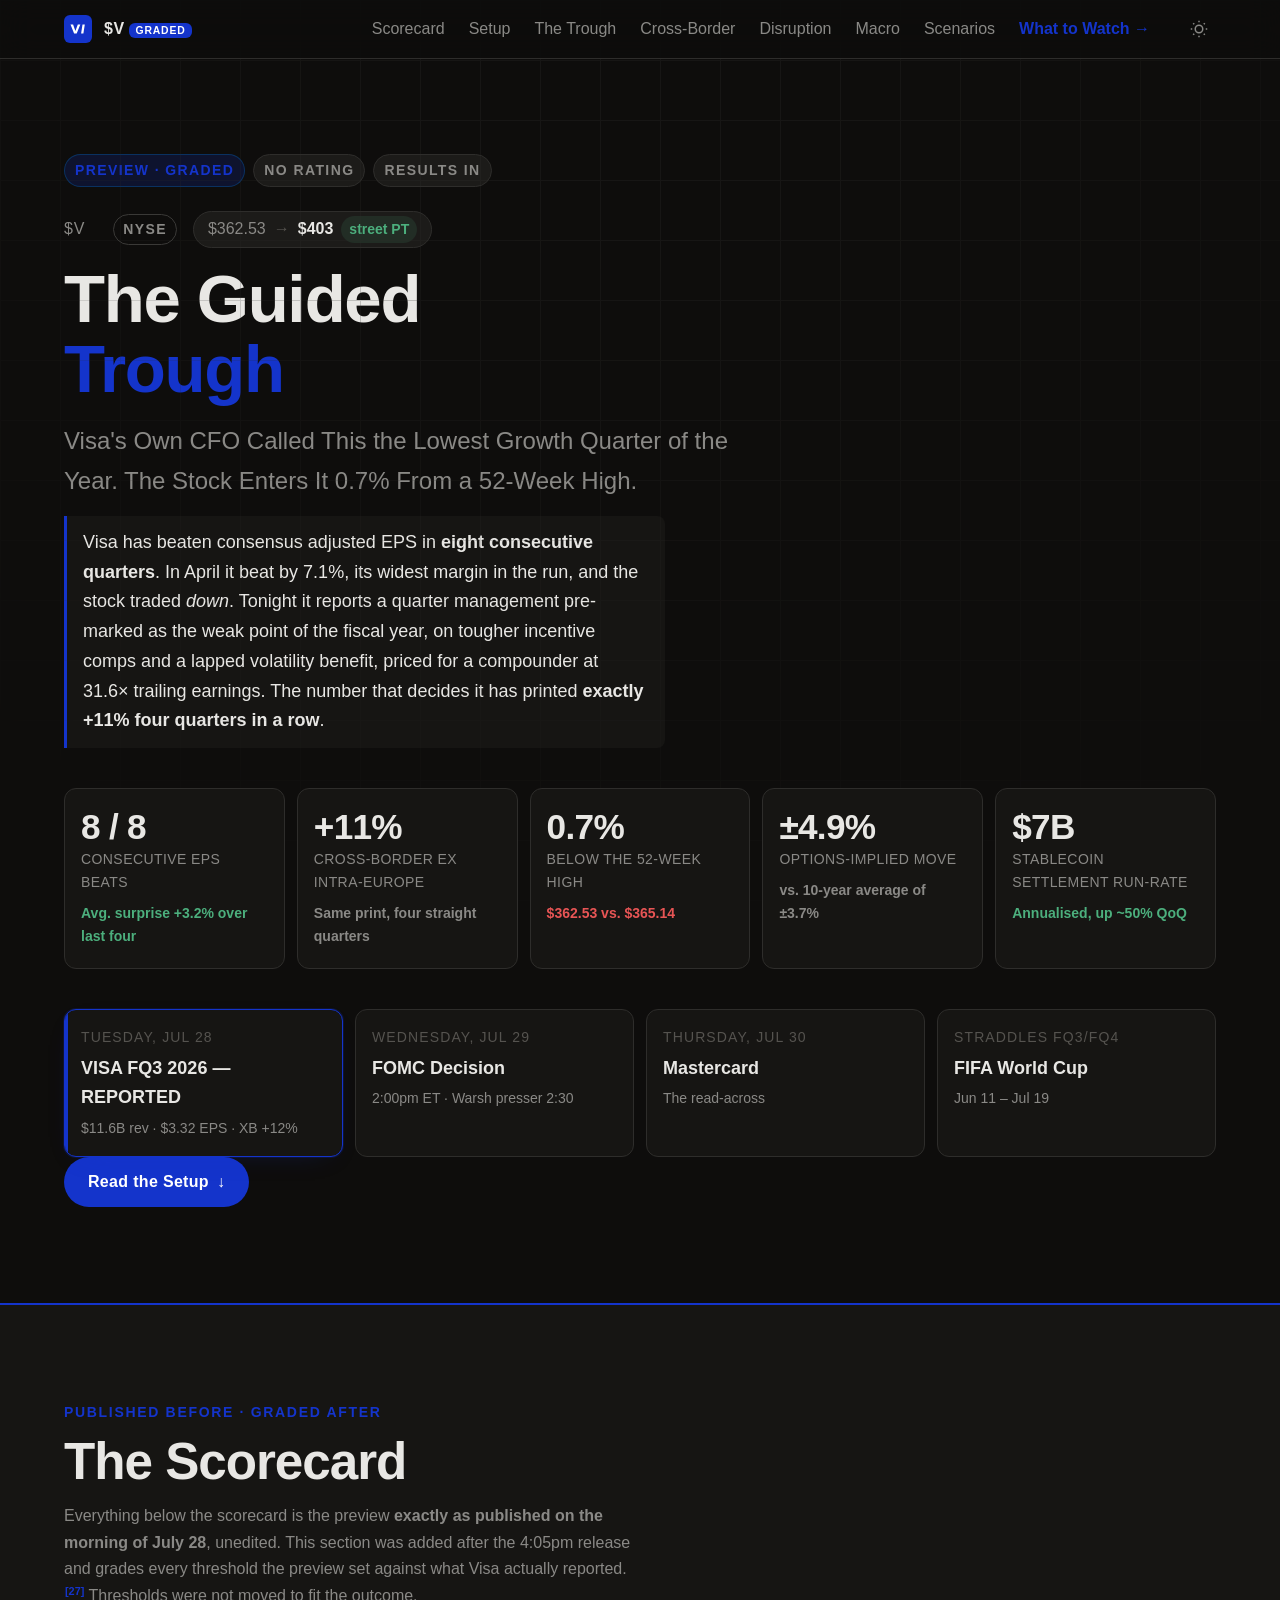
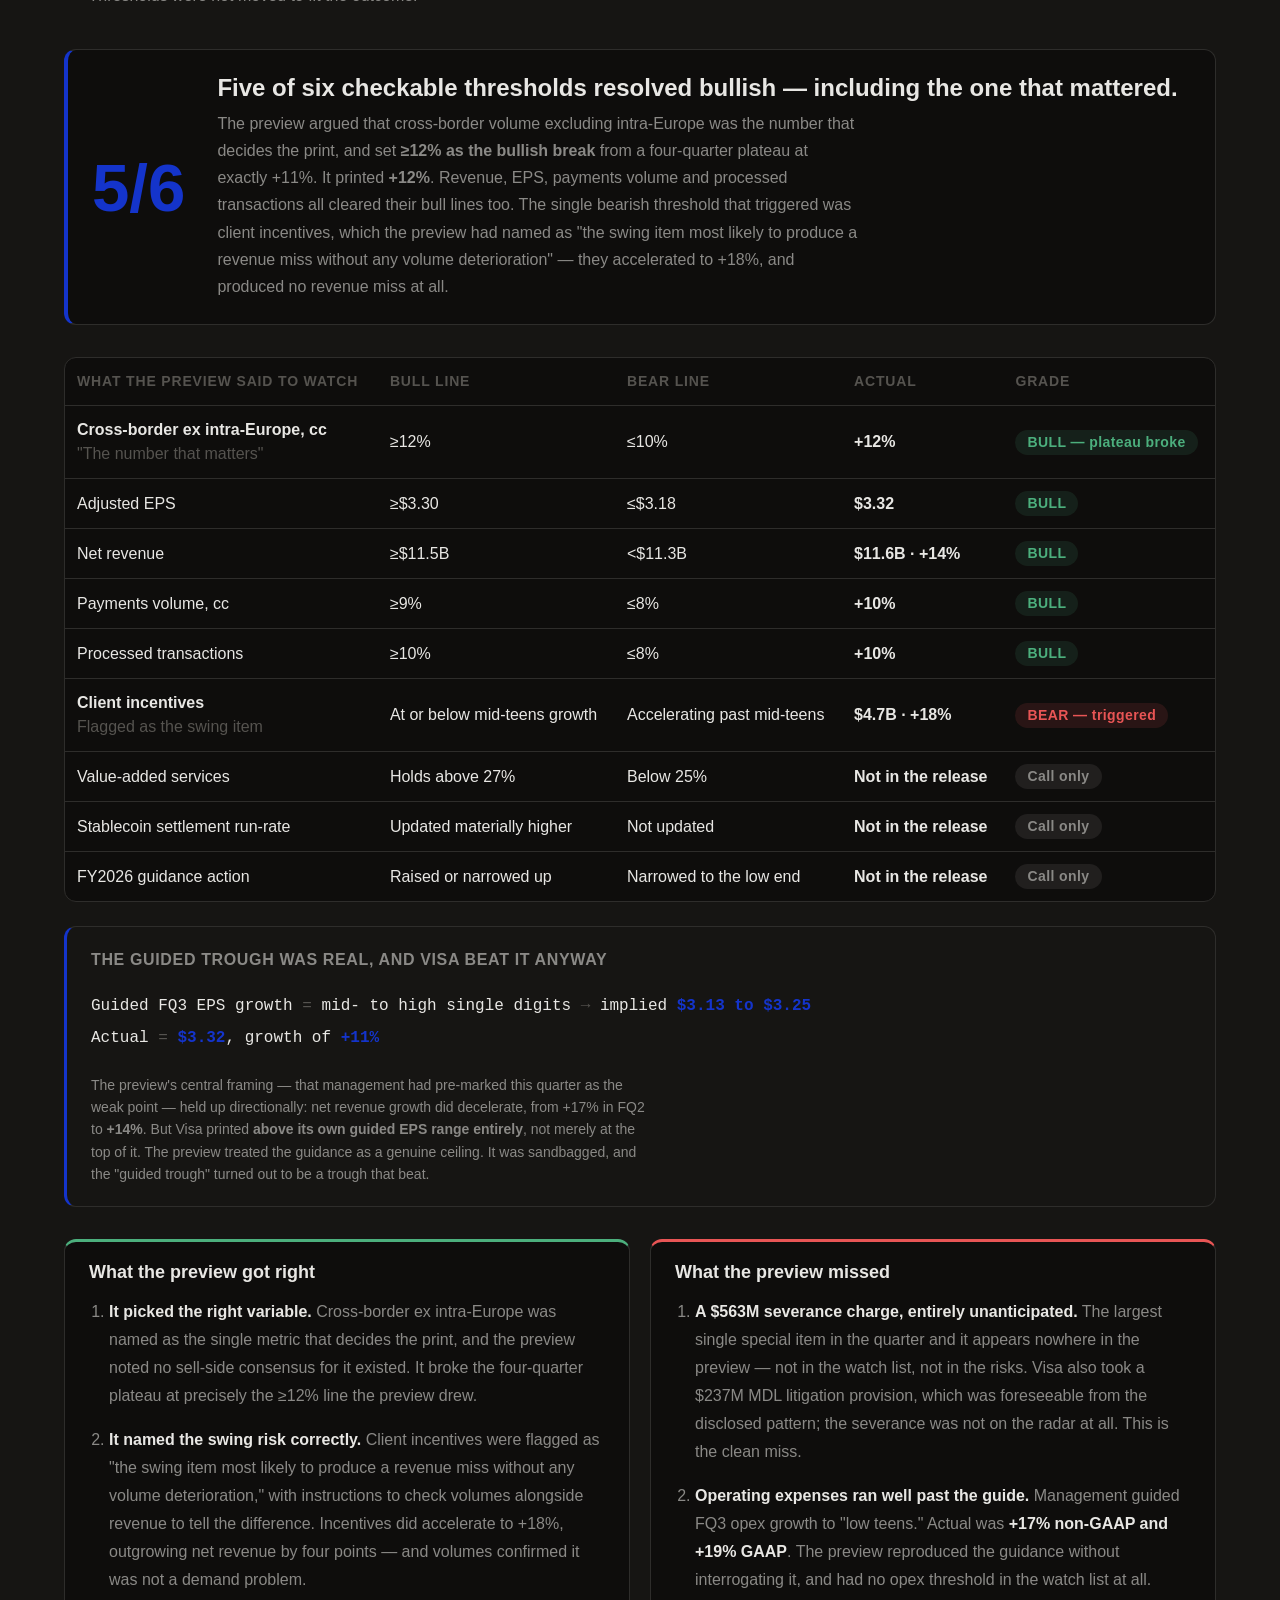
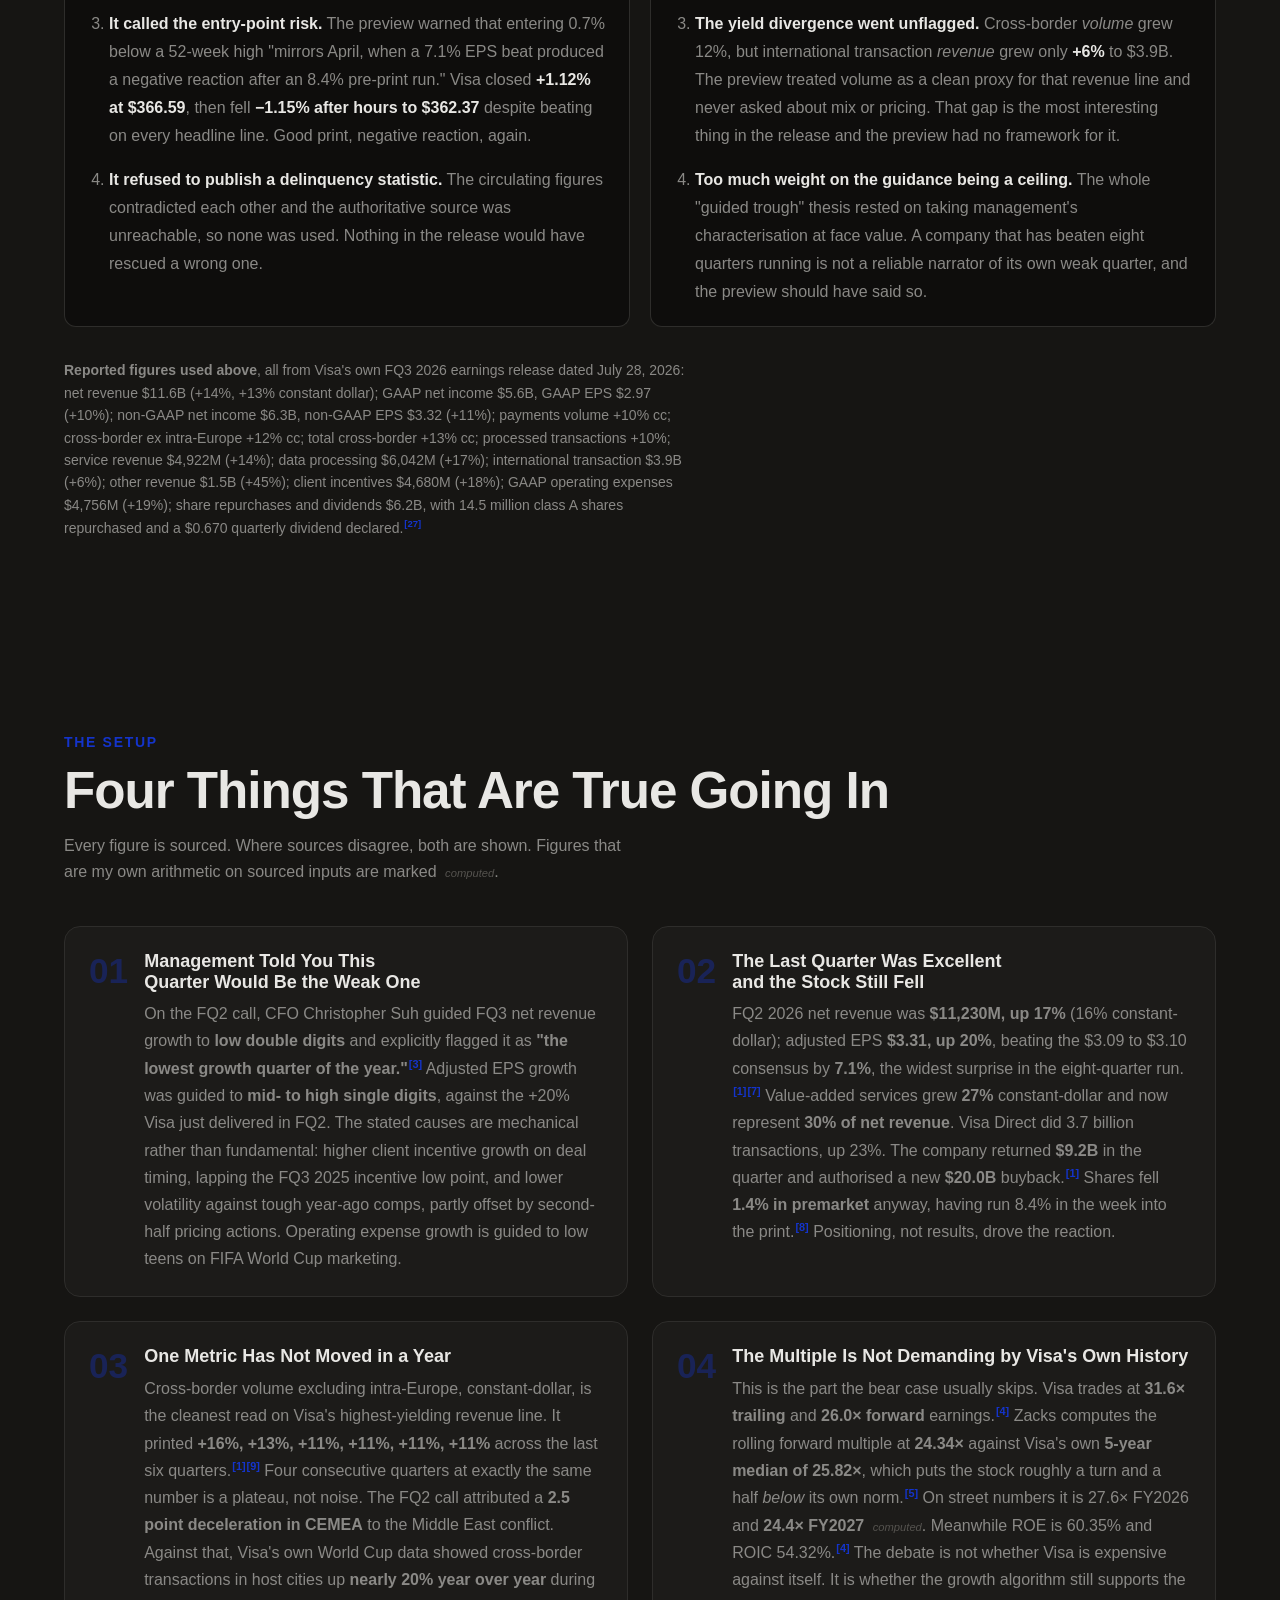
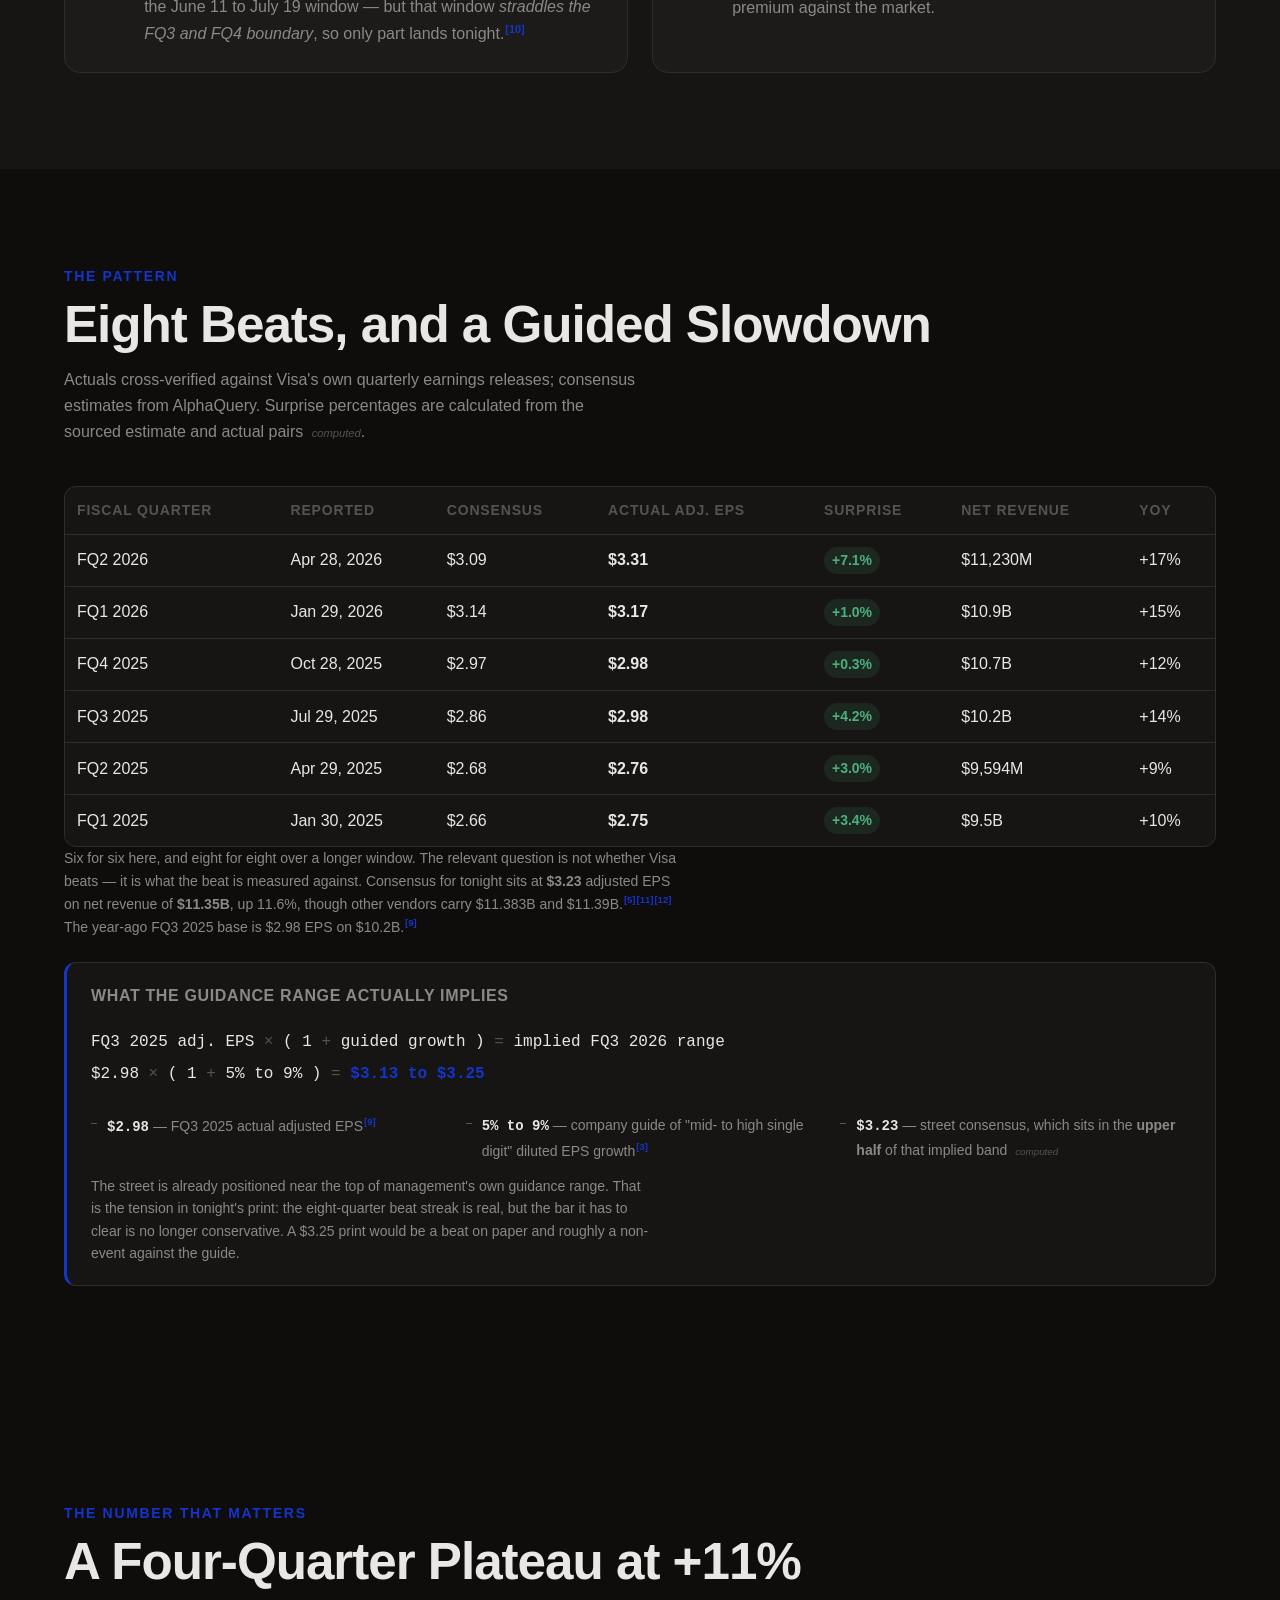
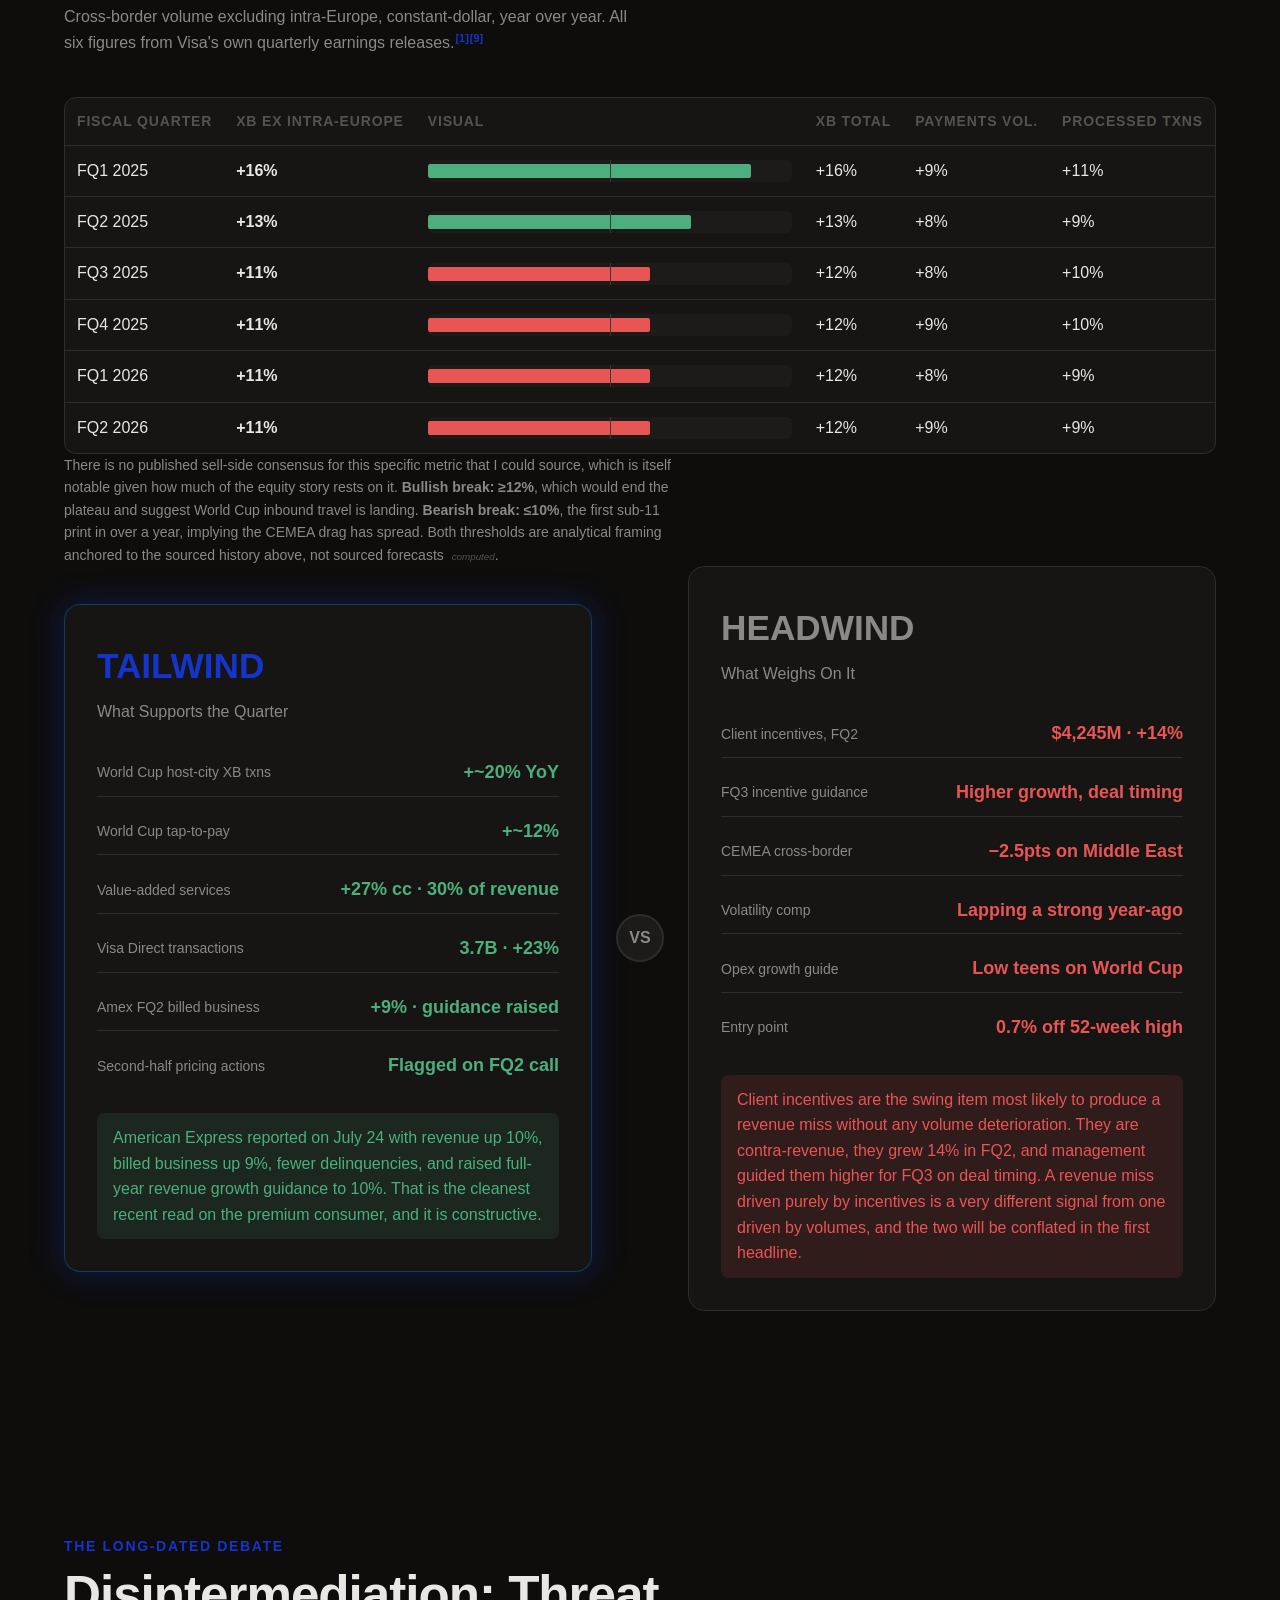
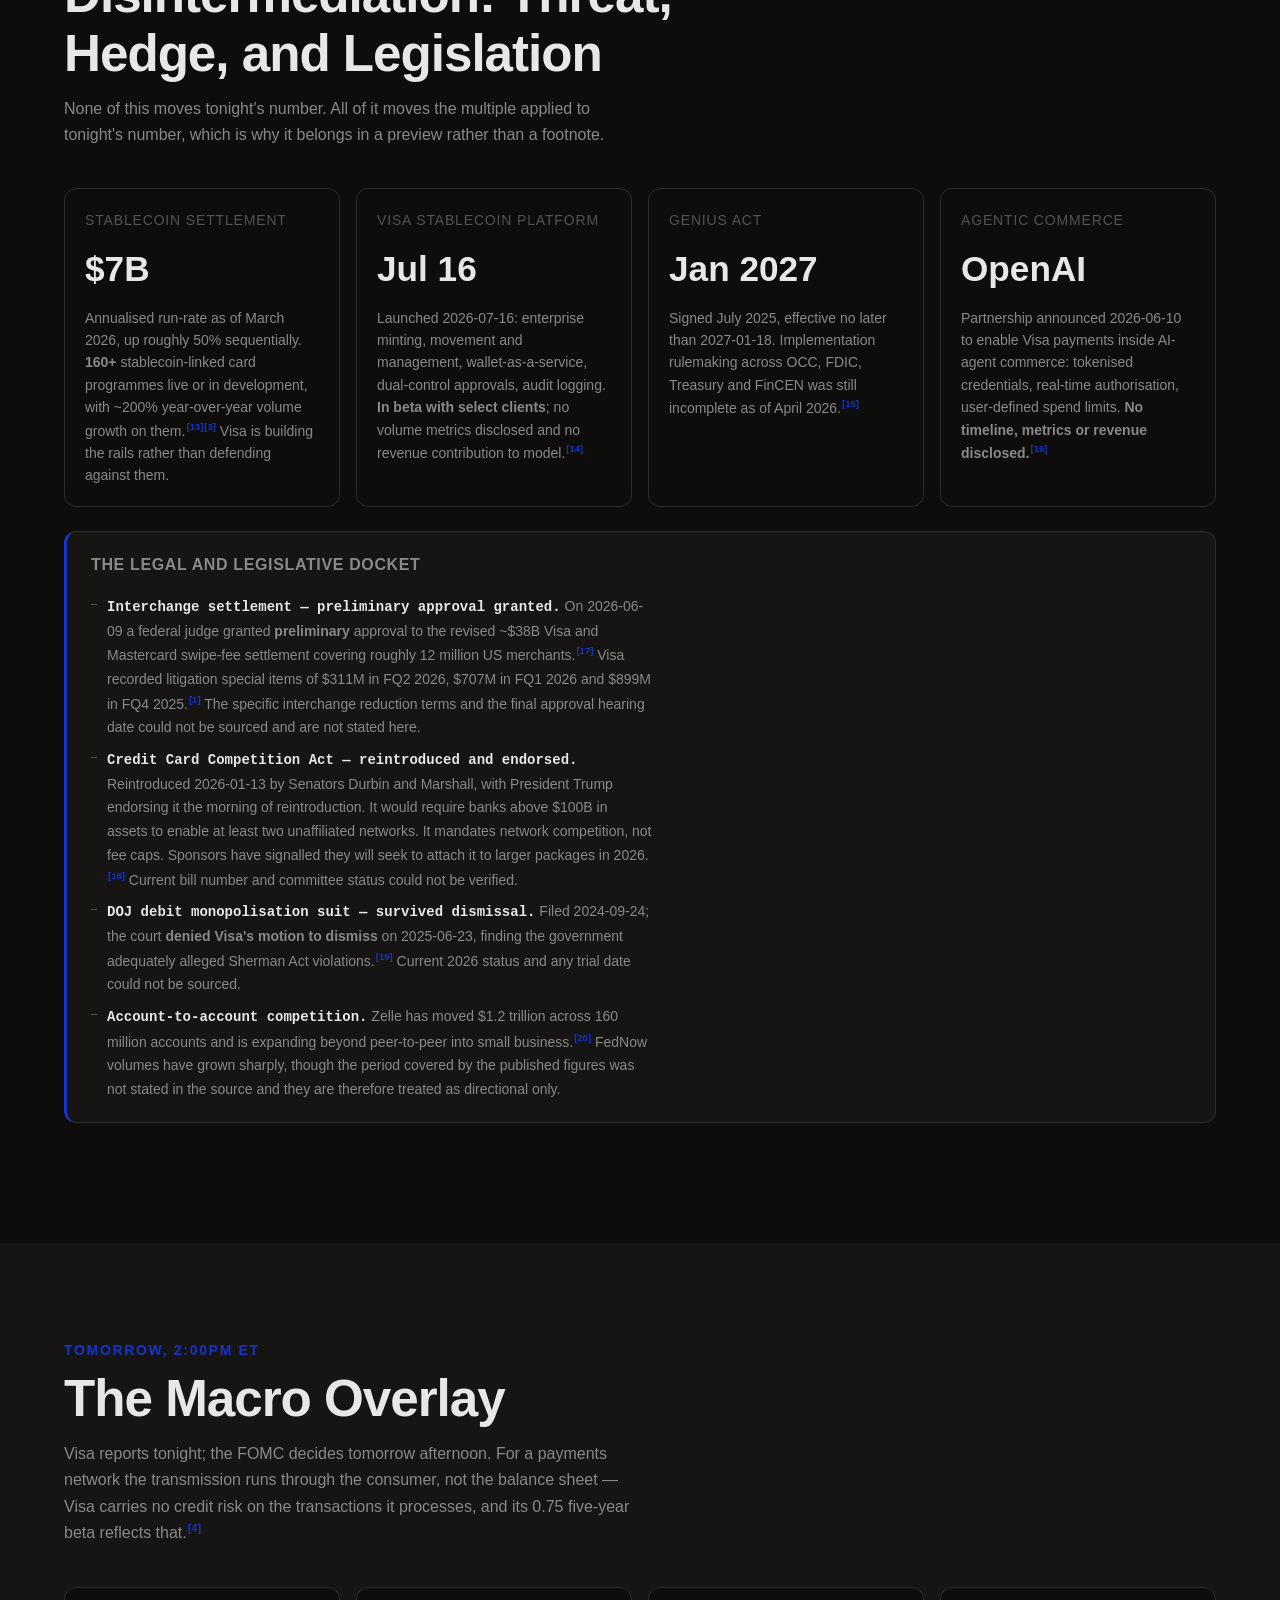
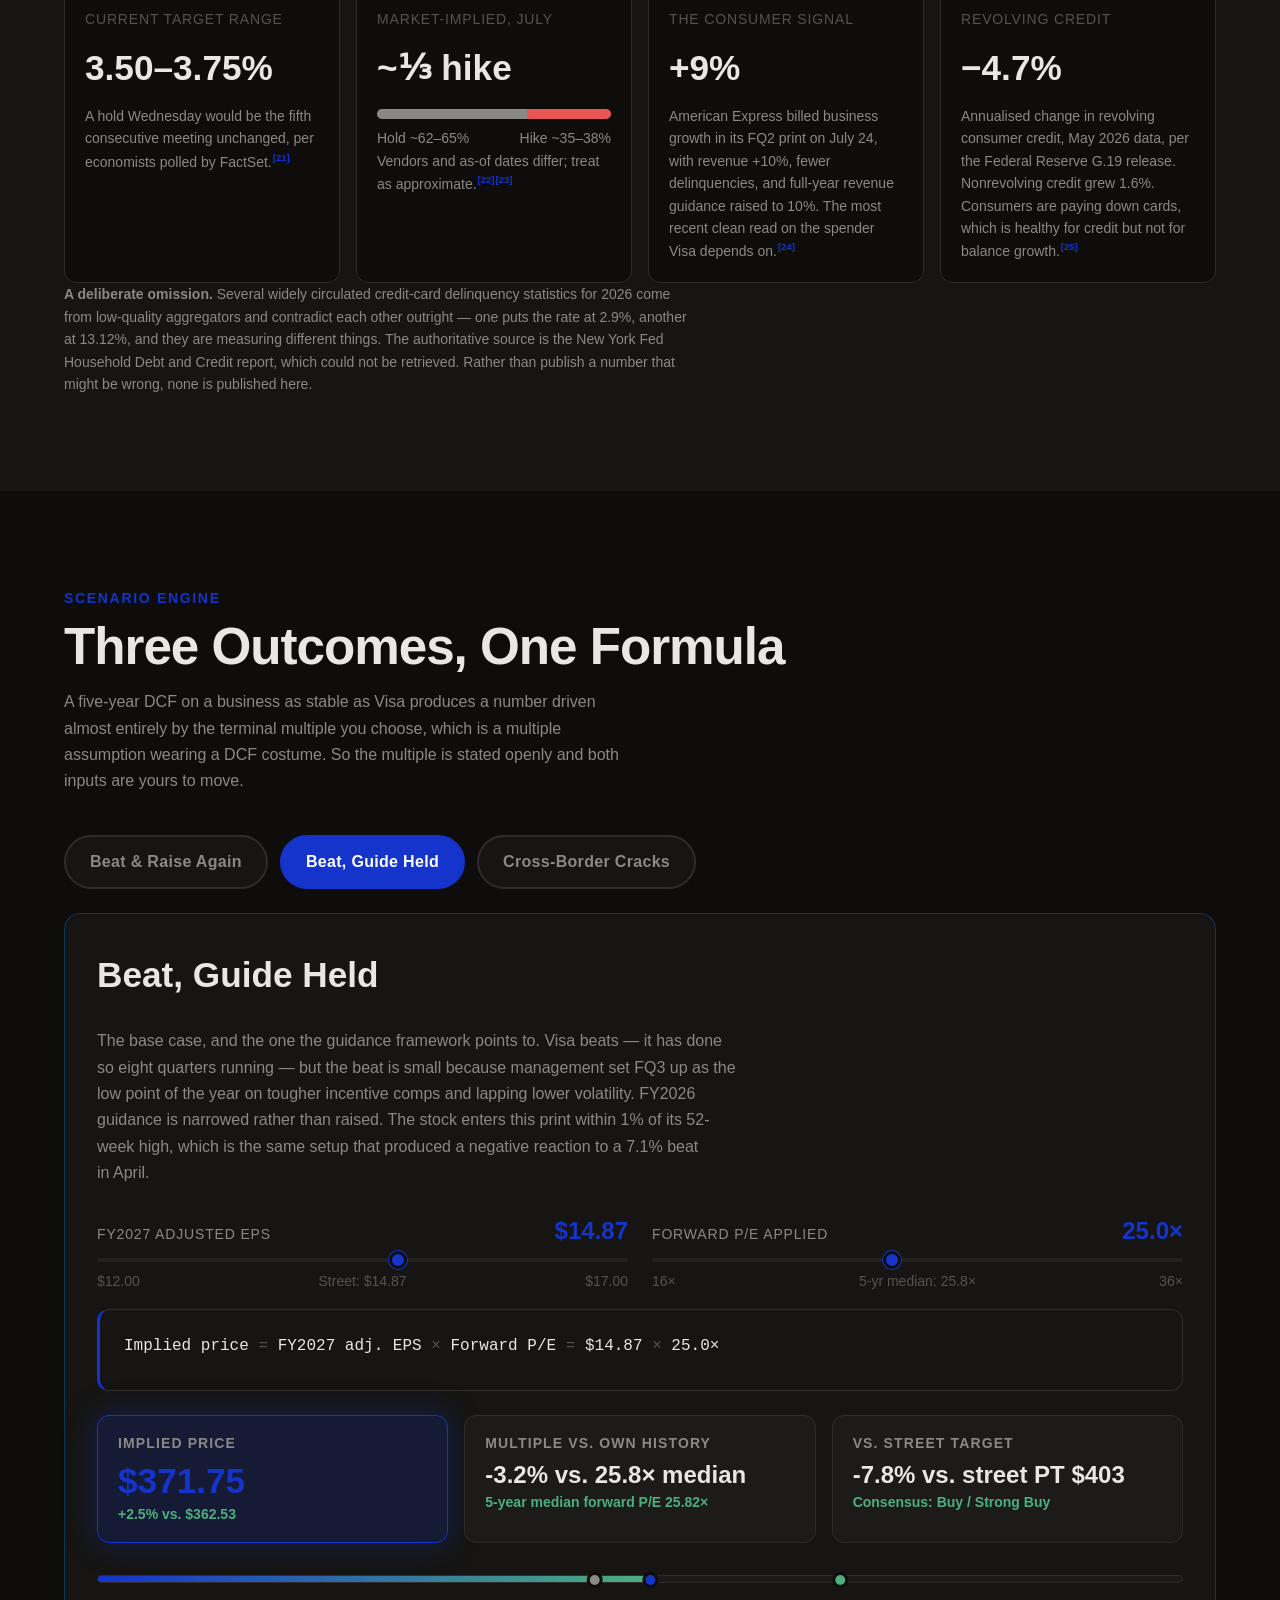
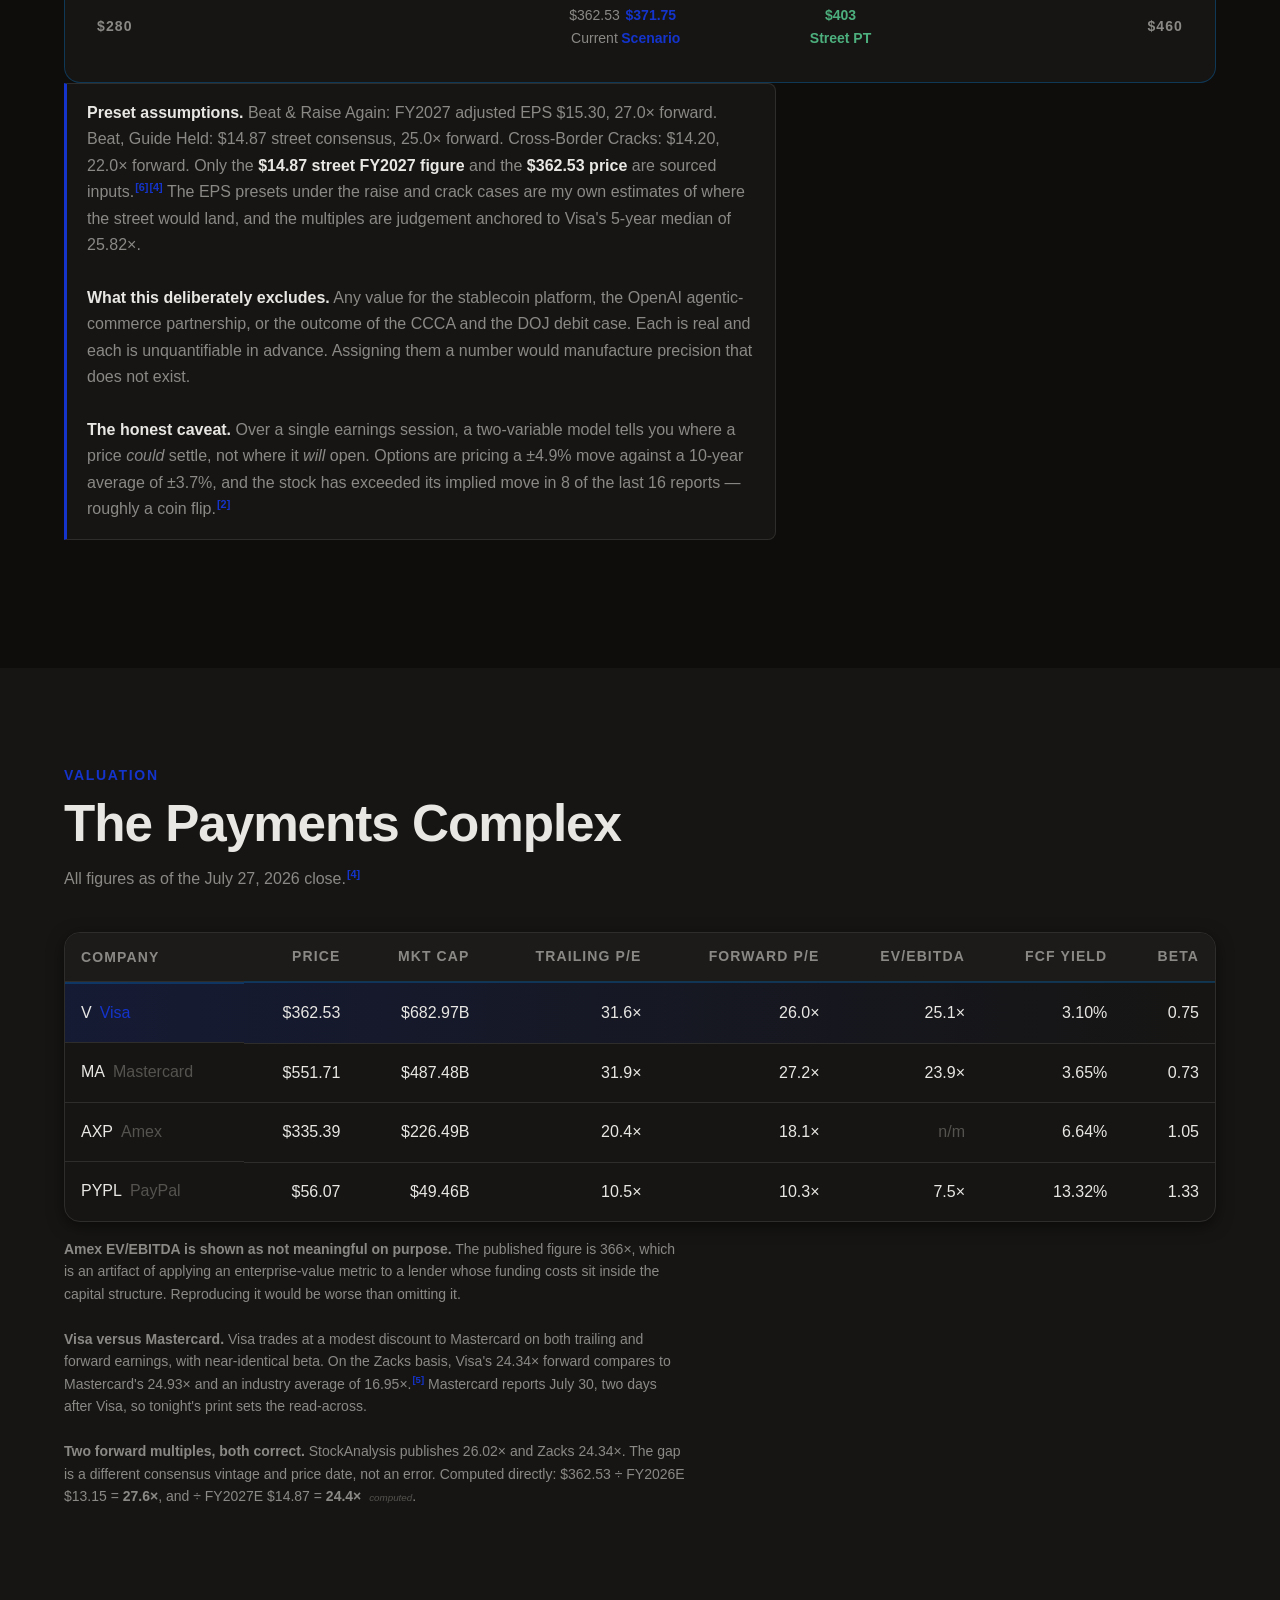
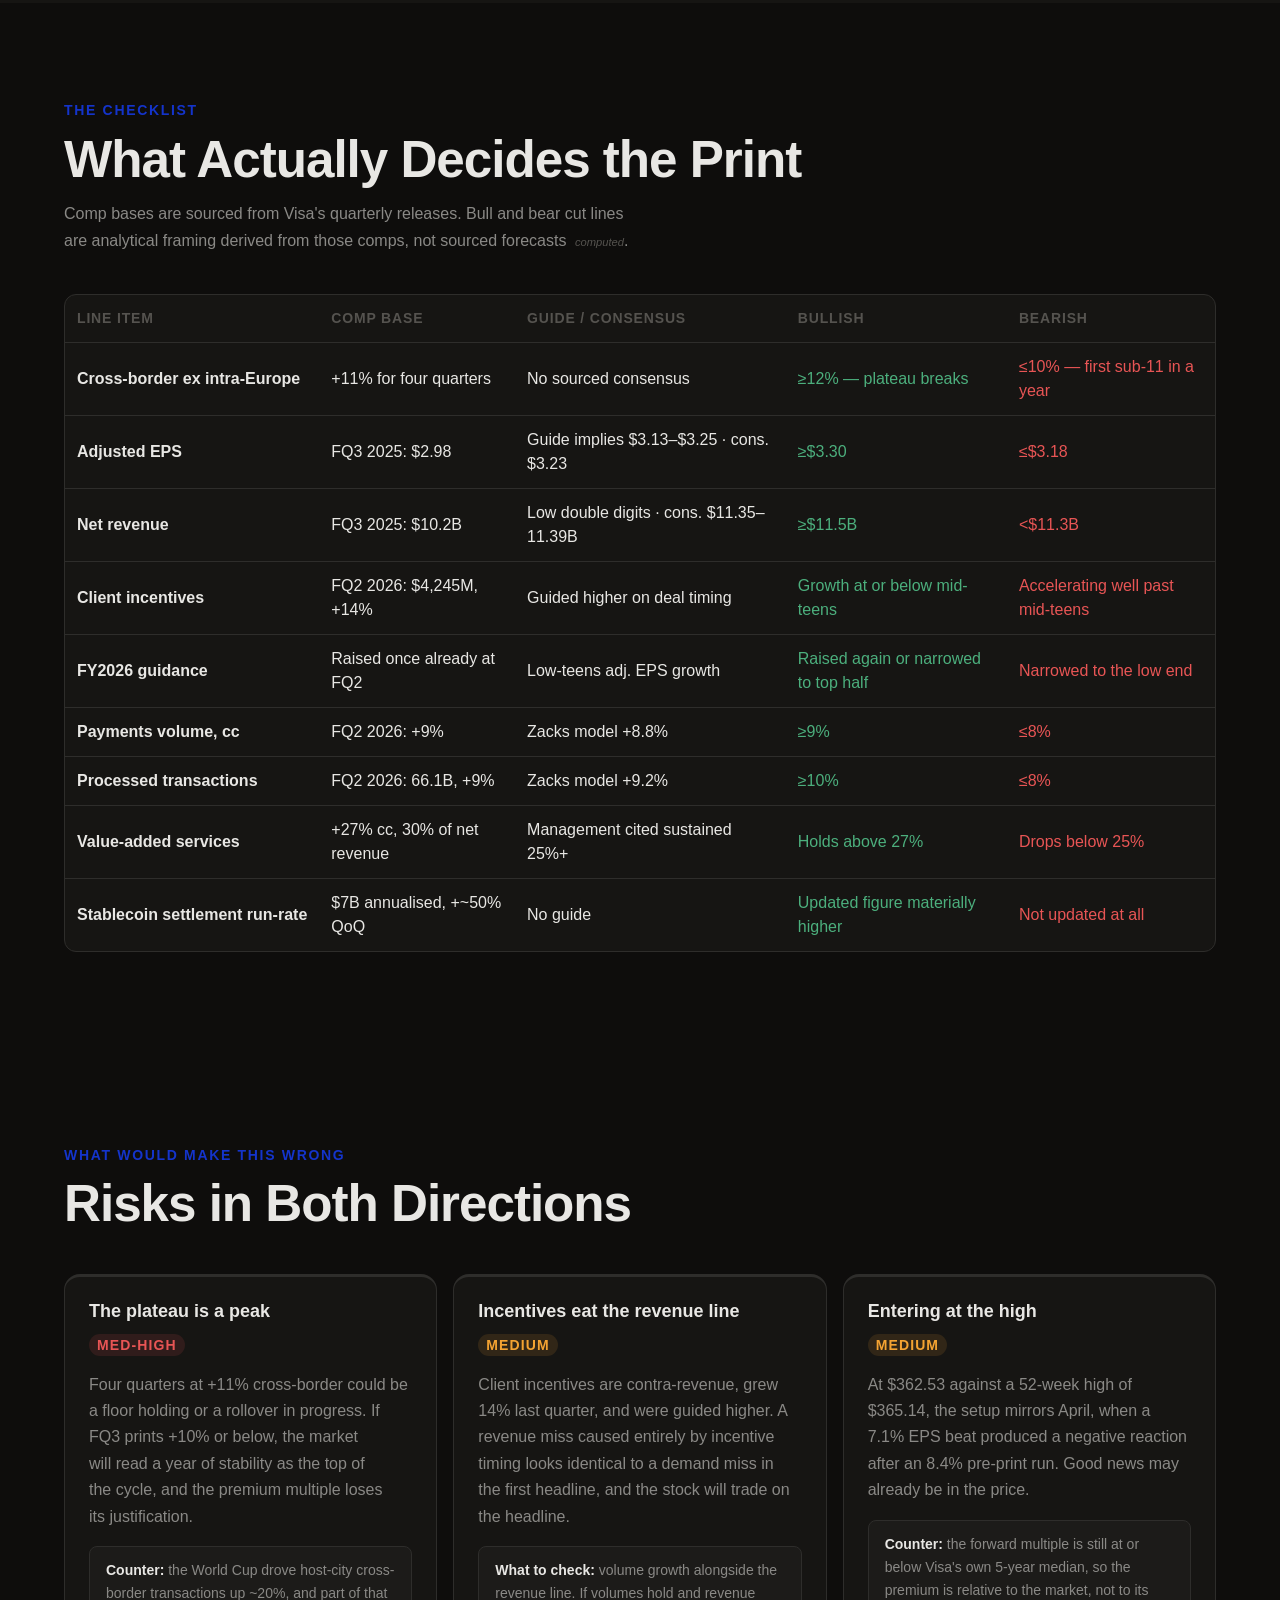
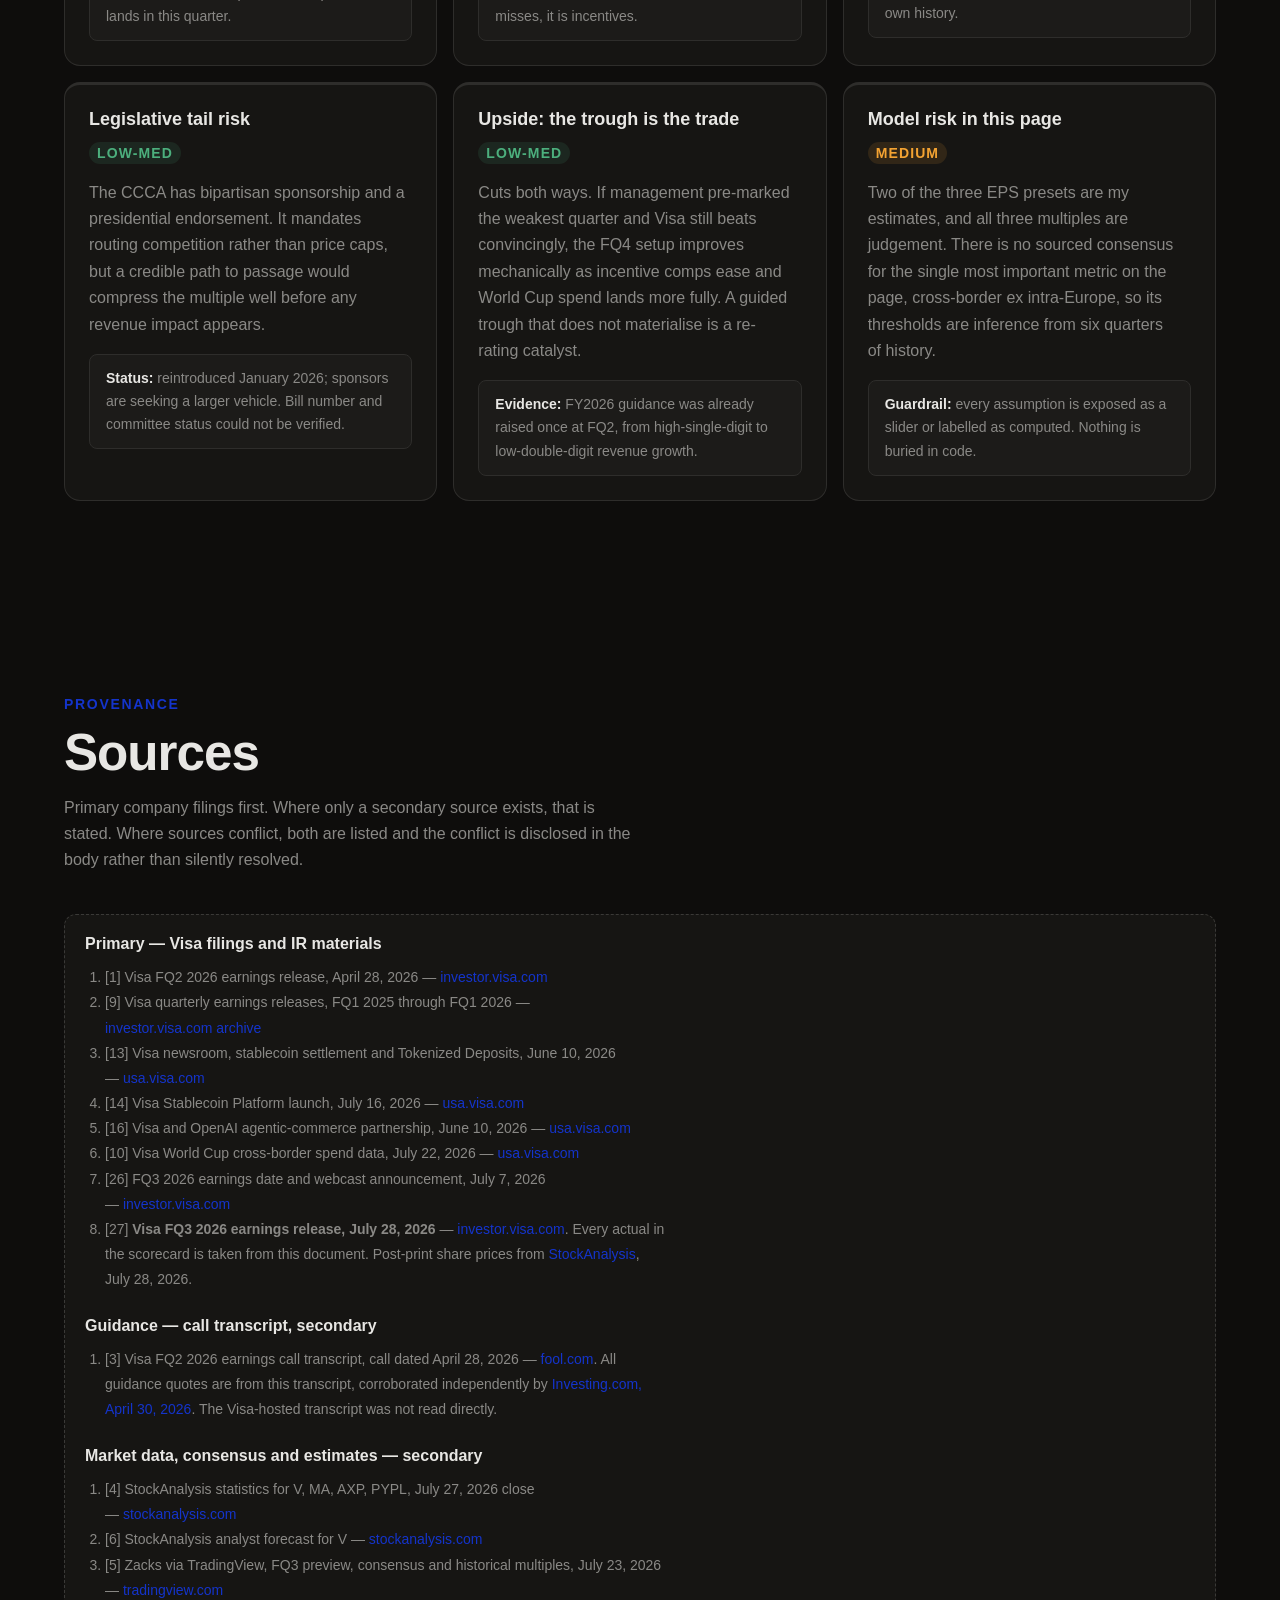
==== commit c49f280d: "Add post-print scorecard grading the preview against actuals Visa reported FQ3 2026 after the close " ====
--- a/web-app/index.html
+++ b/web-app/index.html
@@ -3,11 +3,11 @@
 <head>
   <meta charset="UTF-8" />
   <meta name="viewport" content="width=device-width, initial-scale=1.0" />
-  <title>The Guided Trough — Visa FQ3 2026 Earnings Preview</title>
-  <meta name="description" content="Visa's CFO called fiscal Q3 the lowest growth quarter of the year. The company has beaten consensus eight quarters running and enters this print within 1% of its 52-week high. Published the morning of the July 28, 2026 report." />
+  <title>$V — The Guided Trough — Visa FQ3 2026 Preview, Graded</title>
+  <meta name="description" content="A preview published the morning of Visa's July 28, 2026 report, now graded against the actuals. Nine calls, five thresholds hit, one clean miss, and a $563M charge nobody saw coming." />
 
   <link href="https://api.fontshare.com/v2/css?f[]=cabinet-grotesk@400,500,700,800&f[]=satoshi@300,400,500,700&display=swap" rel="stylesheet" />
-  <link rel="stylesheet" href="style.css?v=1" />
+  <link rel="stylesheet" href="style.css?v=3" />
 </head>
 <body>
 
@@ -19,9 +19,10 @@
         <rect width="28" height="28" rx="6" fill="#1434CB"/>
         <path d="M6.5 9.5l3.6 9h2.6l3.6-9h-2.5l-2.4 6.4L9.1 9.5H6.5zM18.5 9.5l-1.4 9h2.3l1.4-9h-2.3z" fill="#fff"/>
       </svg>
-      <span class="nav-brand">V <span class="nav-badge">PREVIEW</span></span>
+      <span class="nav-brand">$V <span class="nav-badge">GRADED</span></span>
     </div>
     <div class="nav-links">
+      <a href="#scorecard">Scorecard</a>
       <a href="#setup">Setup</a>
       <a href="#trough">The Trough</a>
       <a href="#crossborder">Cross-Border</a>
@@ -41,13 +42,13 @@
   <div class="hero-grid-bg" aria-hidden="true"></div>
   <div class="container">
     <div class="hero-eyebrow">
-      <span class="tag tag-red">EARNINGS PREVIEW</span>
+      <span class="tag tag-red">PREVIEW · GRADED</span>
       <span class="tag tag-muted">NO RATING</span>
-      <span class="tag tag-muted">JULY 28, 2026</span>
+      <span class="tag tag-muted">RESULTS IN</span>
     </div>
 
     <div class="hero-ticker-row">
-      <span class="hero-ticker">NYSE: V</span>
+      <span class="hero-ticker">$V</span><span class="hero-exch">NYSE</span>
       <div class="hero-price-pill">
         <span class="hero-price-current">$362.53</span>
         <span class="hero-price-arrow">→</span>
@@ -91,8 +92,8 @@
     <div class="event-strip">
       <div class="event-item event-item--live">
         <div class="event-day">Tuesday, Jul 28</div>
-        <div class="event-name">VISA FQ3 2026</div>
-        <div class="event-time">After close · call 5:00pm ET</div>
+        <div class="event-name">VISA FQ3 2026 — REPORTED</div>
+        <div class="event-time">$11.6B rev · $3.32 EPS · XB +12%</div>
       </div>
       <div class="event-item">
         <div class="event-day">Wednesday, Jul 29</div>
@@ -112,6 +113,122 @@
     </div>
 
     <a href="#setup" class="hero-cta">Read the Setup <span aria-hidden="true">↓</span></a>
+  </div>
+</section>
+
+<!-- ═══ SCORECARD ═══ -->
+<section class="section scorecard-section" id="scorecard">
+  <div class="container">
+    <div class="section-header">
+      <span class="section-label">Published Before · Graded After</span>
+      <h2>The Scorecard</h2>
+      <p class="section-desc">Everything below the scorecard is the preview <strong>exactly as published on the morning of July 28</strong>, unedited. This section was added after the 4:05pm release and grades every threshold the preview set against what Visa actually reported.<a href="#sources" class="cite">[27]</a> Thresholds were not moved to fit the outcome.</p>
+    </div>
+
+    <div class="verdict-banner">
+      <div class="verdict-score">5/6</div>
+      <div class="verdict-text">
+        <h3>Five of six checkable thresholds resolved bullish — including the one that mattered.</h3>
+        <p>The preview argued that cross-border volume excluding intra-Europe was the number that decides the print, and set <strong>≥12% as the bullish break</strong> from a four-quarter plateau at exactly +11%. It printed <strong>+12%</strong>. Revenue, EPS, payments volume and processed transactions all cleared their bull lines too. The single bearish threshold that triggered was client incentives, which the preview had named as "the swing item most likely to produce a revenue miss without any volume deterioration" — they accelerated to +18%, and produced no revenue miss at all.</p>
+      </div>
+    </div>
+
+    <div class="score-table-wrap">
+      <table class="score-table">
+        <thead>
+          <tr><th>What the Preview Said to Watch</th><th>Bull Line</th><th>Bear Line</th><th>Actual</th><th>Grade</th></tr>
+        </thead>
+        <tbody>
+          <tr>
+            <td><strong>Cross-border ex intra-Europe, cc</strong><br/><span class="muted-cell">"The number that matters"</span></td>
+            <td>≥12%</td><td>≤10%</td>
+            <td class="score-actual">+12%</td>
+            <td><span class="grade grade--hit">BULL — plateau broke</span></td>
+          </tr>
+          <tr>
+            <td>Adjusted EPS</td>
+            <td>≥$3.30</td><td>≤$3.18</td>
+            <td class="score-actual">$3.32</td>
+            <td><span class="grade grade--hit">BULL</span></td>
+          </tr>
+          <tr>
+            <td>Net revenue</td>
+            <td>≥$11.5B</td><td>&lt;$11.3B</td>
+            <td class="score-actual">$11.6B · +14%</td>
+            <td><span class="grade grade--hit">BULL</span></td>
+          </tr>
+          <tr>
+            <td>Payments volume, cc</td>
+            <td>≥9%</td><td>≤8%</td>
+            <td class="score-actual">+10%</td>
+            <td><span class="grade grade--hit">BULL</span></td>
+          </tr>
+          <tr>
+            <td>Processed transactions</td>
+            <td>≥10%</td><td>≤8%</td>
+            <td class="score-actual">+10%</td>
+            <td><span class="grade grade--hit">BULL</span></td>
+          </tr>
+          <tr>
+            <td><strong>Client incentives</strong><br/><span class="muted-cell">Flagged as the swing item</span></td>
+            <td>At or below mid-teens growth</td><td>Accelerating past mid-teens</td>
+            <td class="score-actual">$4.7B · +18%</td>
+            <td><span class="grade grade--miss">BEAR — triggered</span></td>
+          </tr>
+          <tr>
+            <td>Value-added services</td>
+            <td>Holds above 27%</td><td>Below 25%</td>
+            <td class="score-actual">Not in the release</td>
+            <td><span class="grade grade--na">Call only</span></td>
+          </tr>
+          <tr>
+            <td>Stablecoin settlement run-rate</td>
+            <td>Updated materially higher</td><td>Not updated</td>
+            <td class="score-actual">Not in the release</td>
+            <td><span class="grade grade--na">Call only</span></td>
+          </tr>
+          <tr>
+            <td>FY2026 guidance action</td>
+            <td>Raised or narrowed up</td><td>Narrowed to the low end</td>
+            <td class="score-actual">Not in the release</td>
+            <td><span class="grade grade--na">Call only</span></td>
+          </tr>
+        </tbody>
+      </table>
+    </div>
+
+    <div class="math-box">
+      <div class="math-box-title">The Guided Trough Was Real, and Visa Beat It Anyway</div>
+      <div class="formula">
+        Guided FQ3 EPS growth <span class="formula-op">=</span> mid- to high single digits <span class="formula-op">→</span> implied <span class="formula-result">$3.13 to $3.25</span><br/>
+        Actual <span class="formula-op">=</span> <span class="formula-result">$3.32</span>, growth of <span class="formula-result">+11%</span>
+      </div>
+      <p class="formula-note">The preview's central framing — that management had pre-marked this quarter as the weak point — held up directionally: net revenue growth did decelerate, from +17% in FQ2 to <strong>+14%</strong>. But Visa printed <strong>above its own guided EPS range entirely</strong>, not merely at the top of it. The preview treated the guidance as a genuine ceiling. It was sandbagged, and the "guided trough" turned out to be a trough that beat.</p>
+    </div>
+
+    <div class="postmortem-grid">
+      <div class="postmortem-card postmortem-card--right">
+        <h3>What the preview got right</h3>
+        <ol>
+          <li><strong>It picked the right variable.</strong> Cross-border ex intra-Europe was named as the single metric that decides the print, and the preview noted no sell-side consensus for it existed. It broke the four-quarter plateau at precisely the ≥12% line the preview drew.</li>
+          <li><strong>It named the swing risk correctly.</strong> Client incentives were flagged as "the swing item most likely to produce a revenue miss without any volume deterioration," with instructions to check volumes alongside revenue to tell the difference. Incentives did accelerate to +18%, outgrowing net revenue by four points — and volumes confirmed it was not a demand problem.</li>
+          <li><strong>It called the entry-point risk.</strong> The preview warned that entering 0.7% below a 52-week high "mirrors April, when a 7.1% EPS beat produced a negative reaction after an 8.4% pre-print run." Visa closed <strong>+1.12% at $366.59</strong>, then fell <strong>−1.15% after hours to $362.37</strong> despite beating on every headline line. Good print, negative reaction, again.</li>
+          <li><strong>It refused to publish a delinquency statistic.</strong> The circulating figures contradicted each other and the authoritative source was unreachable, so none was used. Nothing in the release would have rescued a wrong one.</li>
+        </ol>
+      </div>
+
+      <div class="postmortem-card postmortem-card--wrong">
+        <h3>What the preview missed</h3>
+        <ol>
+          <li><strong>A $563M severance charge, entirely unanticipated.</strong> The largest single special item in the quarter and it appears nowhere in the preview — not in the watch list, not in the risks. Visa also took a $237M MDL litigation provision, which was foreseeable from the disclosed pattern; the severance was not on the radar at all. This is the clean miss.</li>
+          <li><strong>Operating expenses ran well past the guide.</strong> Management guided FQ3 opex growth to "low teens." Actual was <strong>+17% non-GAAP and +19% GAAP</strong>. The preview reproduced the guidance without interrogating it, and had no opex threshold in the watch list at all.</li>
+          <li><strong>The yield divergence went unflagged.</strong> Cross-border <em>volume</em> grew 12%, but international transaction <em>revenue</em> grew only <strong>+6%</strong> to $3.9B. The preview treated volume as a clean proxy for that revenue line and never asked about mix or pricing. That gap is the most interesting thing in the release and the preview had no framework for it.</li>
+          <li><strong>Too much weight on the guidance being a ceiling.</strong> The whole "guided trough" thesis rested on taking management's characterisation at face value. A company that has beaten eight quarters running is not a reliable narrator of its own weak quarter, and the preview should have said so.</li>
+        </ol>
+      </div>
+    </div>
+
+    <p class="comps-footnote" style="margin-top:var(--space-8)"><strong>Reported figures used above</strong>, all from Visa's own FQ3 2026 earnings release dated July 28, 2026: net revenue $11.6B (+14%, +13% constant dollar); GAAP net income $5.6B, GAAP EPS $2.97 (+10%); non-GAAP net income $6.3B, non-GAAP EPS $3.32 (+11%); payments volume +10% cc; cross-border ex intra-Europe +12% cc; total cross-border +13% cc; processed transactions +10%; service revenue $4,922M (+14%); data processing $6,042M (+17%); international transaction $3.9B (+6%); other revenue $1.5B (+45%); client incentives $4,680M (+18%); GAAP operating expenses $4,756M (+19%); share repurchases and dividends $6.2B, with 14.5 million class A shares repurchased and a $0.670 quarterly dividend declared.<a href="#sources" class="cite">[27]</a></p>
   </div>
 </section>
 
@@ -638,6 +755,7 @@
         <li>[16] Visa and OpenAI agentic-commerce partnership, June 10, 2026 — <a href="https://usa.visa.com/about-visa/newsroom/press-releases.releaseId.22496.html">usa.visa.com</a></li>
         <li>[10] Visa World Cup cross-border spend data, July 22, 2026 — <a href="https://usa.visa.com/about-visa/newsroom/press-releases.releaseId.22596.html">usa.visa.com</a></li>
         <li>[26] FQ3 2026 earnings date and webcast announcement, July 7, 2026 — <a href="https://investor.visa.com/news/news-details/2026/Visa-to-Announce-Fiscal-Third-Quarter-2026-Financial-Results-on-July-28-2026/default.aspx">investor.visa.com</a></li>
+        <li>[27] <strong>Visa FQ3 2026 earnings release, July 28, 2026</strong> — <a href="https://s1.q4cdn.com/050606653/files/doc_financials/2026/q3/Q3-2026-Earnings-Release_vF.pdf">investor.visa.com</a>. Every actual in the scorecard is taken from this document. Post-print share prices from <a href="https://stockanalysis.com/stocks/v/">StockAnalysis</a>, July 28, 2026.</li>
       </ol>
 
       <h4 style="margin-top:var(--space-6)">Guidance — call transcript, secondary</h4>
@@ -681,7 +799,7 @@
 <footer class="page-footer">
   <div class="container footer-inner">
     <p class="footer-sources">
-      <strong>The Guided Trough — Visa FQ3 2026 Earnings Preview.</strong> Published the morning of July 28, 2026, ahead of the after-close report. Prices as of the July 27, 2026 close.
+      <strong>The Guided Trough — Visa FQ3 2026 Earnings Preview, Graded.</strong> Published the morning of July 28, 2026, ahead of the after-close report, with prices as of the July 27 close. A scorecard section was added after the 4:05pm release grading the calls against the actuals. <strong>The preview itself is unedited</strong> — thresholds were not adjusted to fit the outcome.
     </p>
     <p class="footer-disclaimer">
       Independent research written for a public portfolio. Not investment advice, not a recommendation to buy or sell any security, and it carries no rating or price target. The author has no position disclosed here and no relationship with any company mentioned. Forward-looking statements are estimates and will be wrong in some measure. Every figure is sourced above; figures marked <em>computed</em> are the author's own arithmetic on sourced inputs. Where sources conflict, the conflict is disclosed rather than resolved silently. Do your own work.
@@ -689,6 +807,6 @@
   </div>
 </footer>
 
-<script src="app.js?v=1"></script>
+<script src="app.js?v=3"></script>
 </body>
 </html>
--- a/web-app/style.css
+++ b/web-app/style.css
@@ -1755,3 +1755,133 @@
   color: var(--color-text-faint);
   font-variant-numeric: tabular-nums;
 }
+
+/* ── SCORECARD (post-print grading) ──────────── */
+.scorecard-section {
+  background: var(--color-surface);
+  border-top: 2px solid var(--color-primary);
+}
+.verdict-banner {
+  display: flex;
+  flex-wrap: wrap;
+  align-items: center;
+  gap: var(--space-4) var(--space-8);
+  background: var(--color-bg);
+  border: 1px solid var(--color-border);
+  border-left: 4px solid var(--color-primary);
+  border-radius: var(--radius-lg);
+  padding: var(--space-6);
+  margin-bottom: var(--space-8);
+}
+.verdict-score {
+  font-family: var(--font-display);
+  font-size: var(--text-3xl);
+  font-weight: 800;
+  line-height: 1;
+  color: var(--color-primary);
+  font-variant-numeric: tabular-nums;
+}
+.verdict-text { flex: 1 1 320px; }
+.verdict-text h3 {
+  font-family: var(--font-display);
+  font-size: var(--text-lg);
+  margin: 0 0 var(--space-2);
+  color: var(--color-text);
+}
+.verdict-text p {
+  margin: 0;
+  font-size: var(--text-sm);
+  color: var(--color-text-muted);
+  line-height: 1.7;
+}
+
+/* Grade pills */
+.grade {
+  display: inline-block;
+  padding: 2px var(--space-3);
+  border-radius: var(--radius-full);
+  font-size: var(--text-xs);
+  font-weight: 700;
+  letter-spacing: 0.03em;
+  white-space: nowrap;
+}
+.grade--hit   { background: var(--color-positive-bg); color: var(--color-positive); }
+.grade--miss  { background: var(--color-negative-bg); color: var(--color-negative); }
+.grade--mixed { background: rgba(214, 158, 46, 0.14); color: #D69E2E; }
+.grade--na    { background: rgba(138,137,134,0.15); color: var(--color-text-muted); }
+
+/* Actual-vs-threshold table */
+.score-table { width: 100%; border-collapse: collapse; font-size: var(--text-sm); }
+.score-table th {
+  text-align: left;
+  font-family: var(--font-display);
+  font-size: var(--text-xs);
+  letter-spacing: 0.06em;
+  text-transform: uppercase;
+  color: var(--color-text-faint);
+  padding: var(--space-3);
+  border-bottom: 1px solid var(--color-border);
+  white-space: nowrap;
+}
+.score-table td {
+  padding: var(--space-3);
+  border-bottom: 1px solid var(--color-border);
+  font-variant-numeric: tabular-nums;
+  line-height: 1.5;
+}
+.score-table tr:last-child td { border-bottom: none; }
+.score-table-wrap {
+  overflow-x: auto;
+  border: 1px solid var(--color-border);
+  border-radius: var(--radius-lg);
+  background: var(--color-bg);
+}
+.score-actual { font-weight: 700; color: var(--color-text); }
+
+/* Right / wrong panels */
+.postmortem-grid {
+  display: grid;
+  grid-template-columns: repeat(auto-fit, minmax(300px, 1fr));
+  gap: var(--space-5);
+  margin-top: var(--space-8);
+}
+.postmortem-card {
+  background: var(--color-bg);
+  border: 1px solid var(--color-border);
+  border-radius: var(--radius-lg);
+  padding: var(--space-5) var(--space-6);
+}
+.postmortem-card--right { border-top: 3px solid var(--color-positive); }
+.postmortem-card--wrong { border-top: 3px solid var(--color-negative); }
+.postmortem-card h3 {
+  font-family: var(--font-display);
+  font-size: var(--text-base);
+  margin: 0 0 var(--space-4);
+  color: var(--color-text);
+}
+.postmortem-card ol { margin: 0; padding-left: var(--space-5); }
+.postmortem-card li {
+  font-size: var(--text-sm);
+  color: var(--color-text-muted);
+  line-height: 1.75;
+  margin-bottom: var(--space-4);
+}
+.postmortem-card li:last-child { margin-bottom: 0; }
+.postmortem-card strong { color: var(--color-text); }
+
+/* ── EXCHANGE CHIP beside the $TICKER ────────── */
+.hero-exch {
+  display: inline-block;
+  margin-left: var(--space-3);
+  padding: 3px 9px;
+  border: 1px solid var(--color-border-light);
+  border-radius: var(--radius-full);
+  font-family: var(--font-display);
+  font-size: var(--text-xs);
+  font-weight: 600;
+  letter-spacing: 0.1em;
+  color: var(--color-text-muted);
+  vertical-align: middle;
+  white-space: nowrap;
+}
+.nav-brand { white-space: nowrap; }
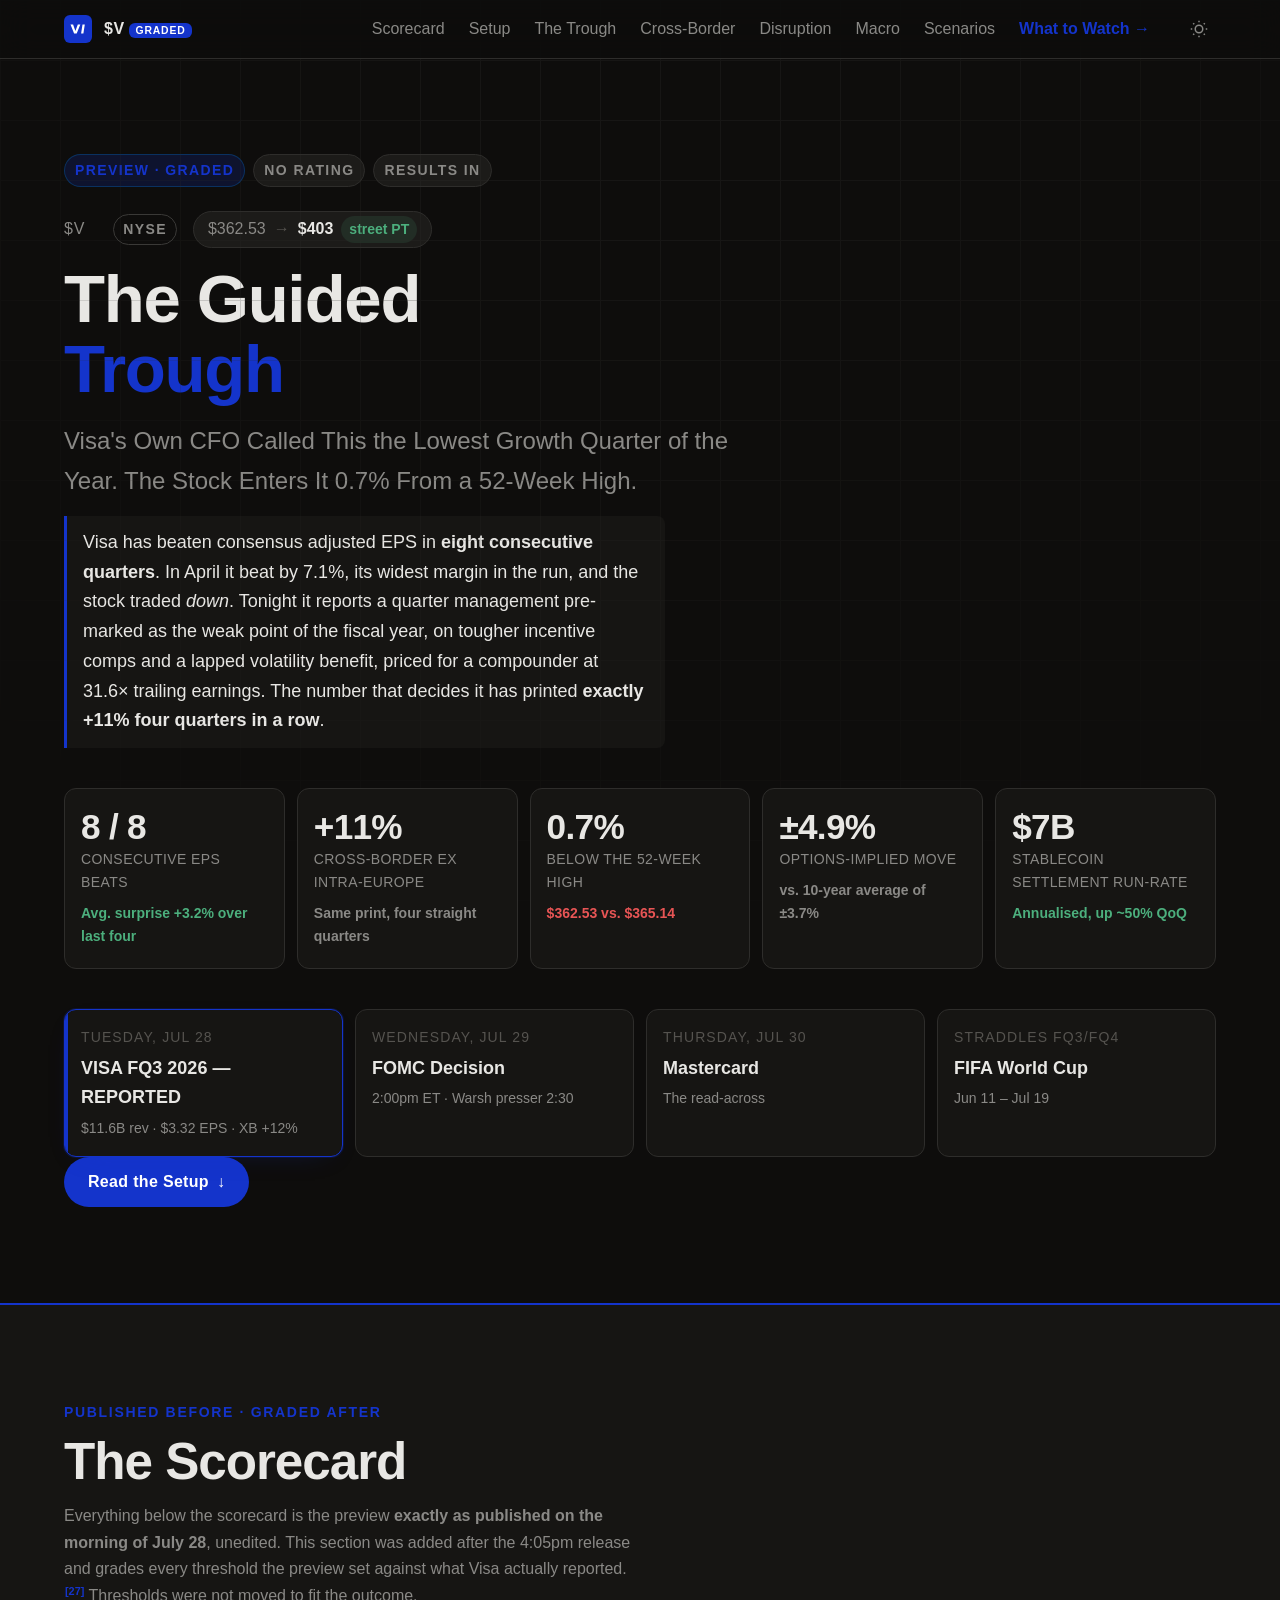
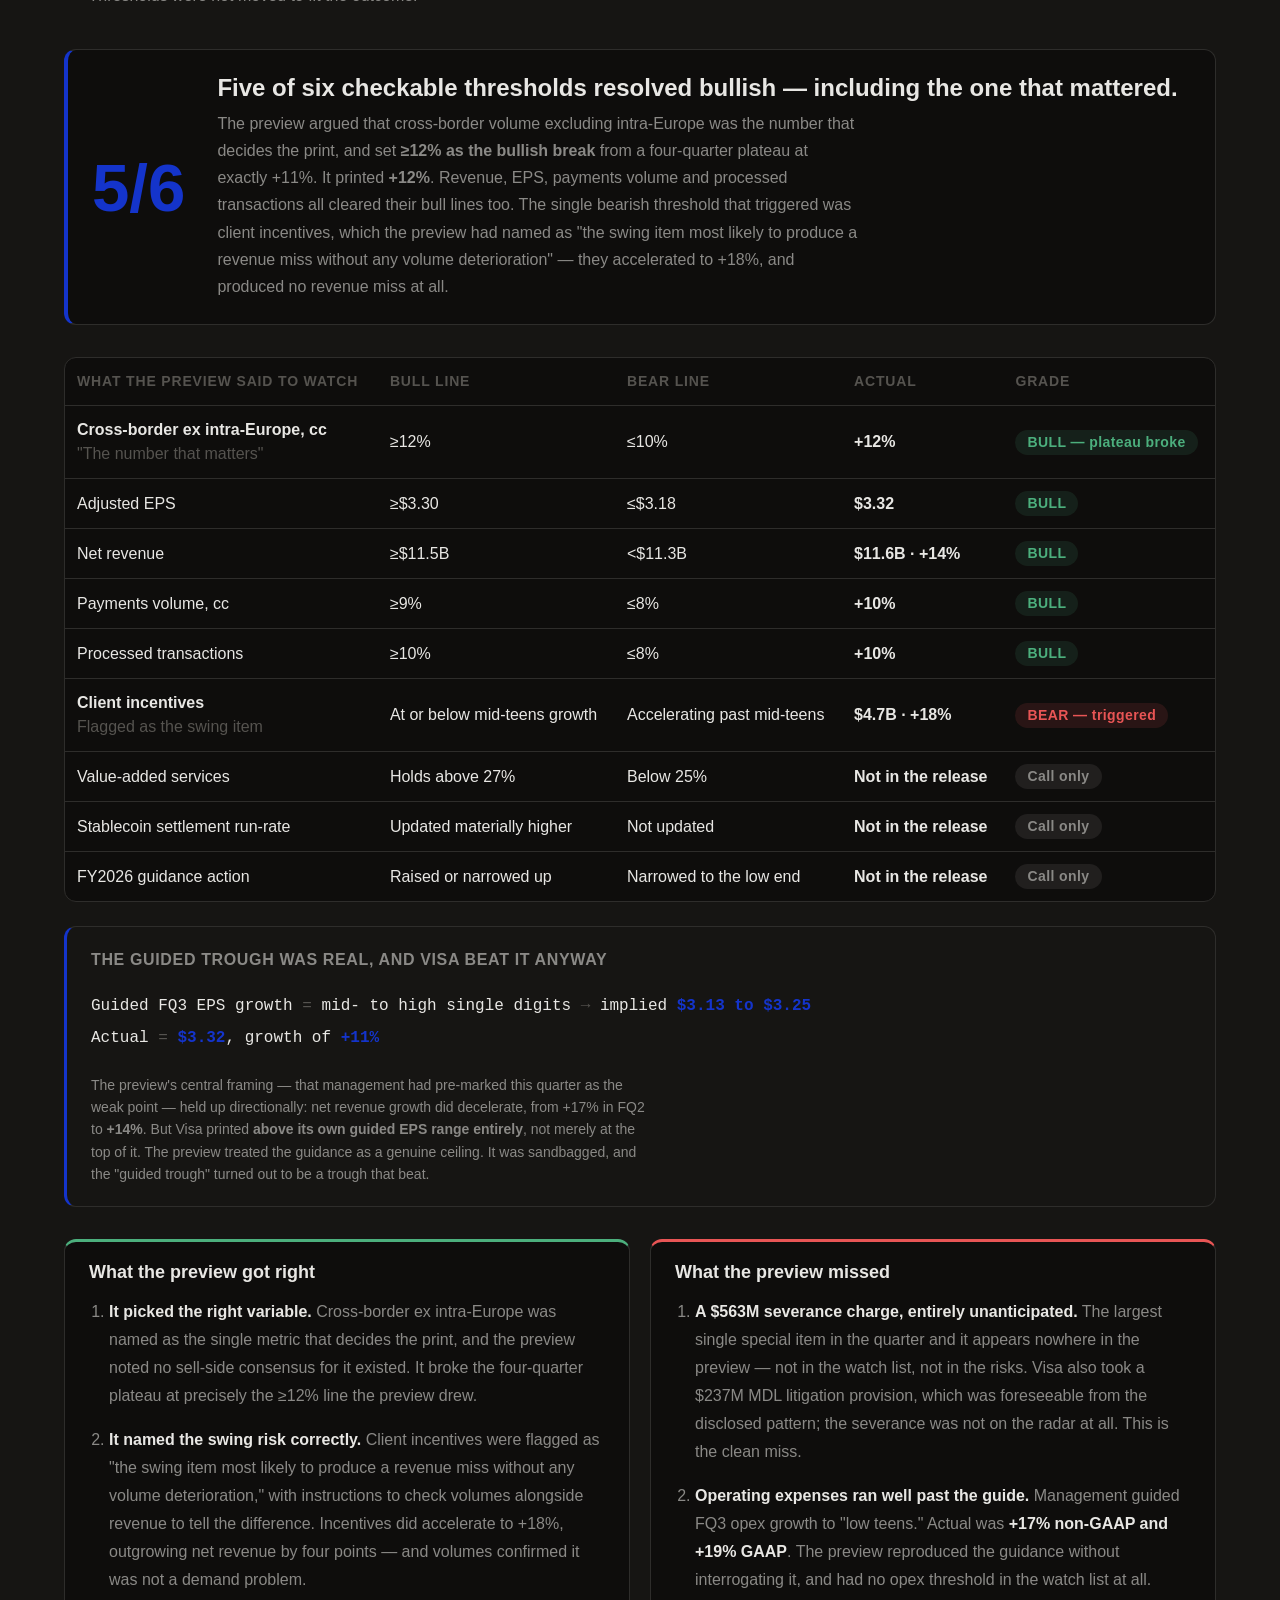
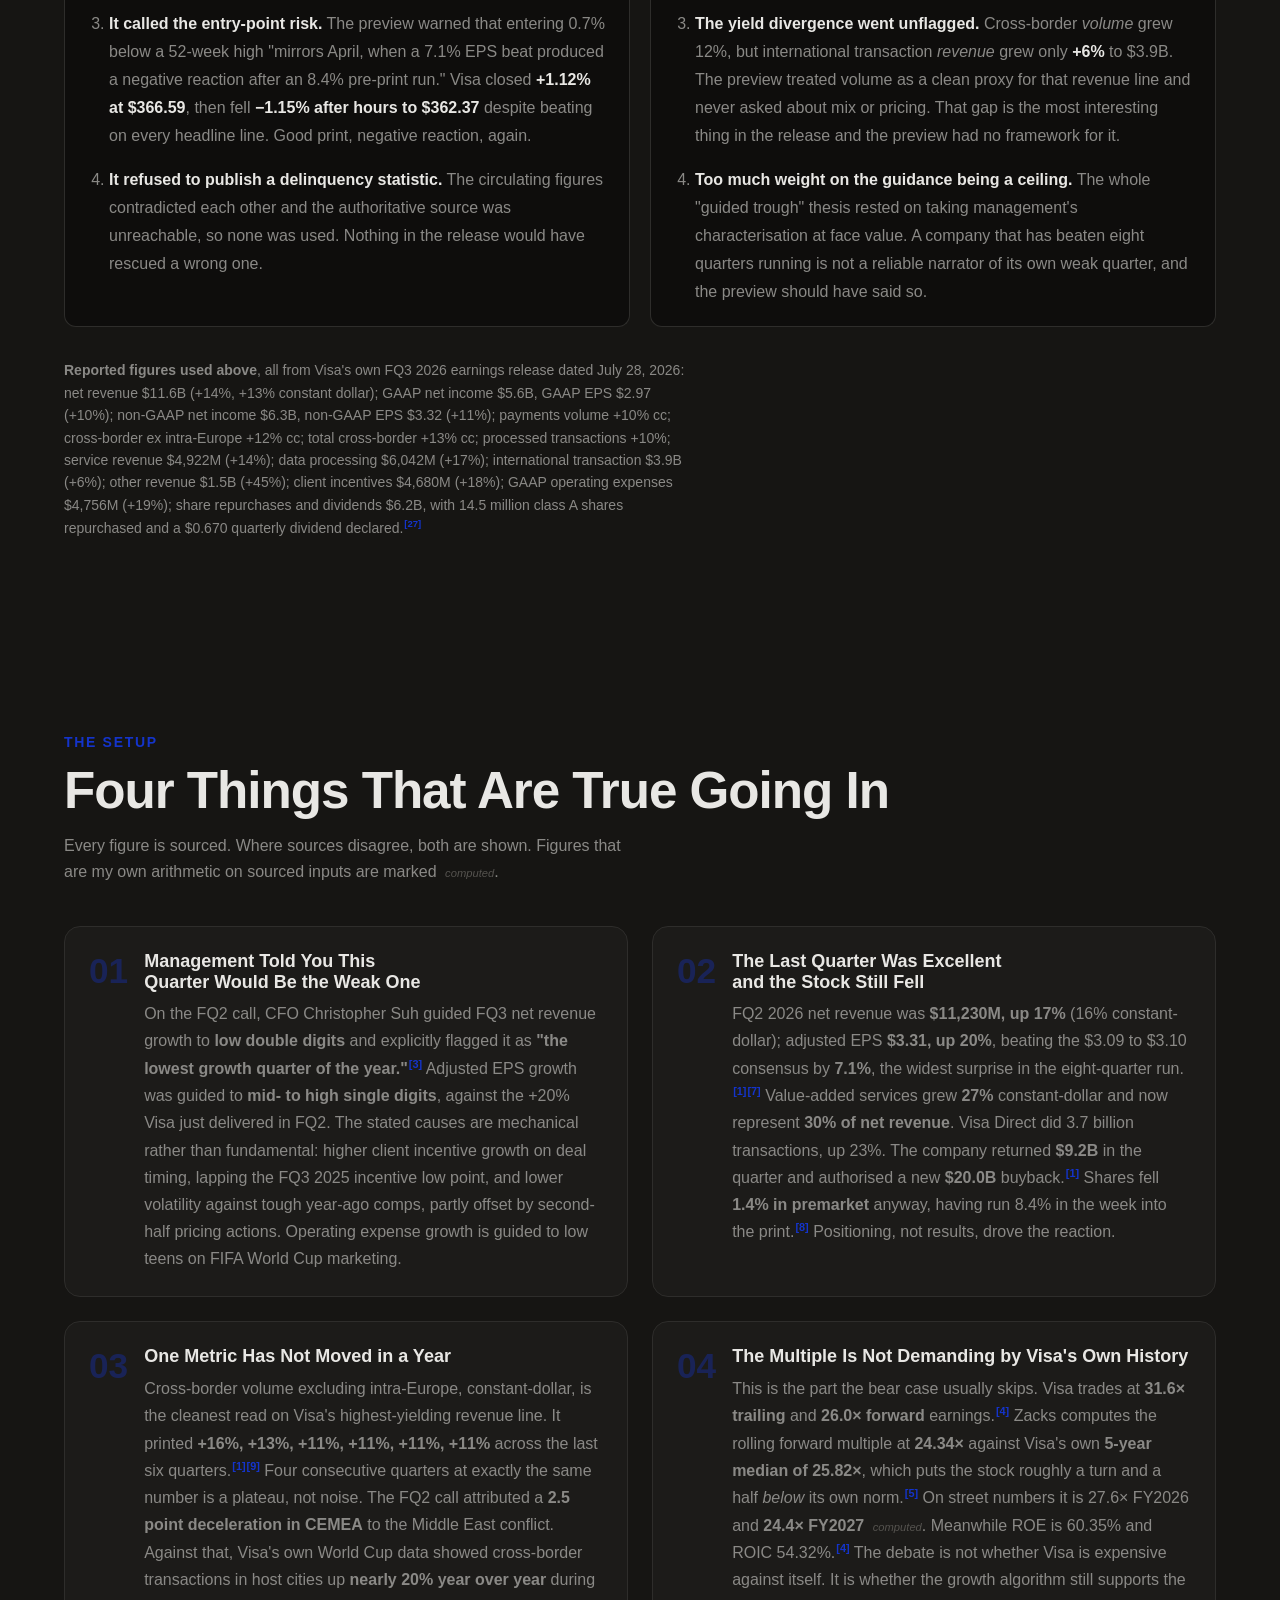
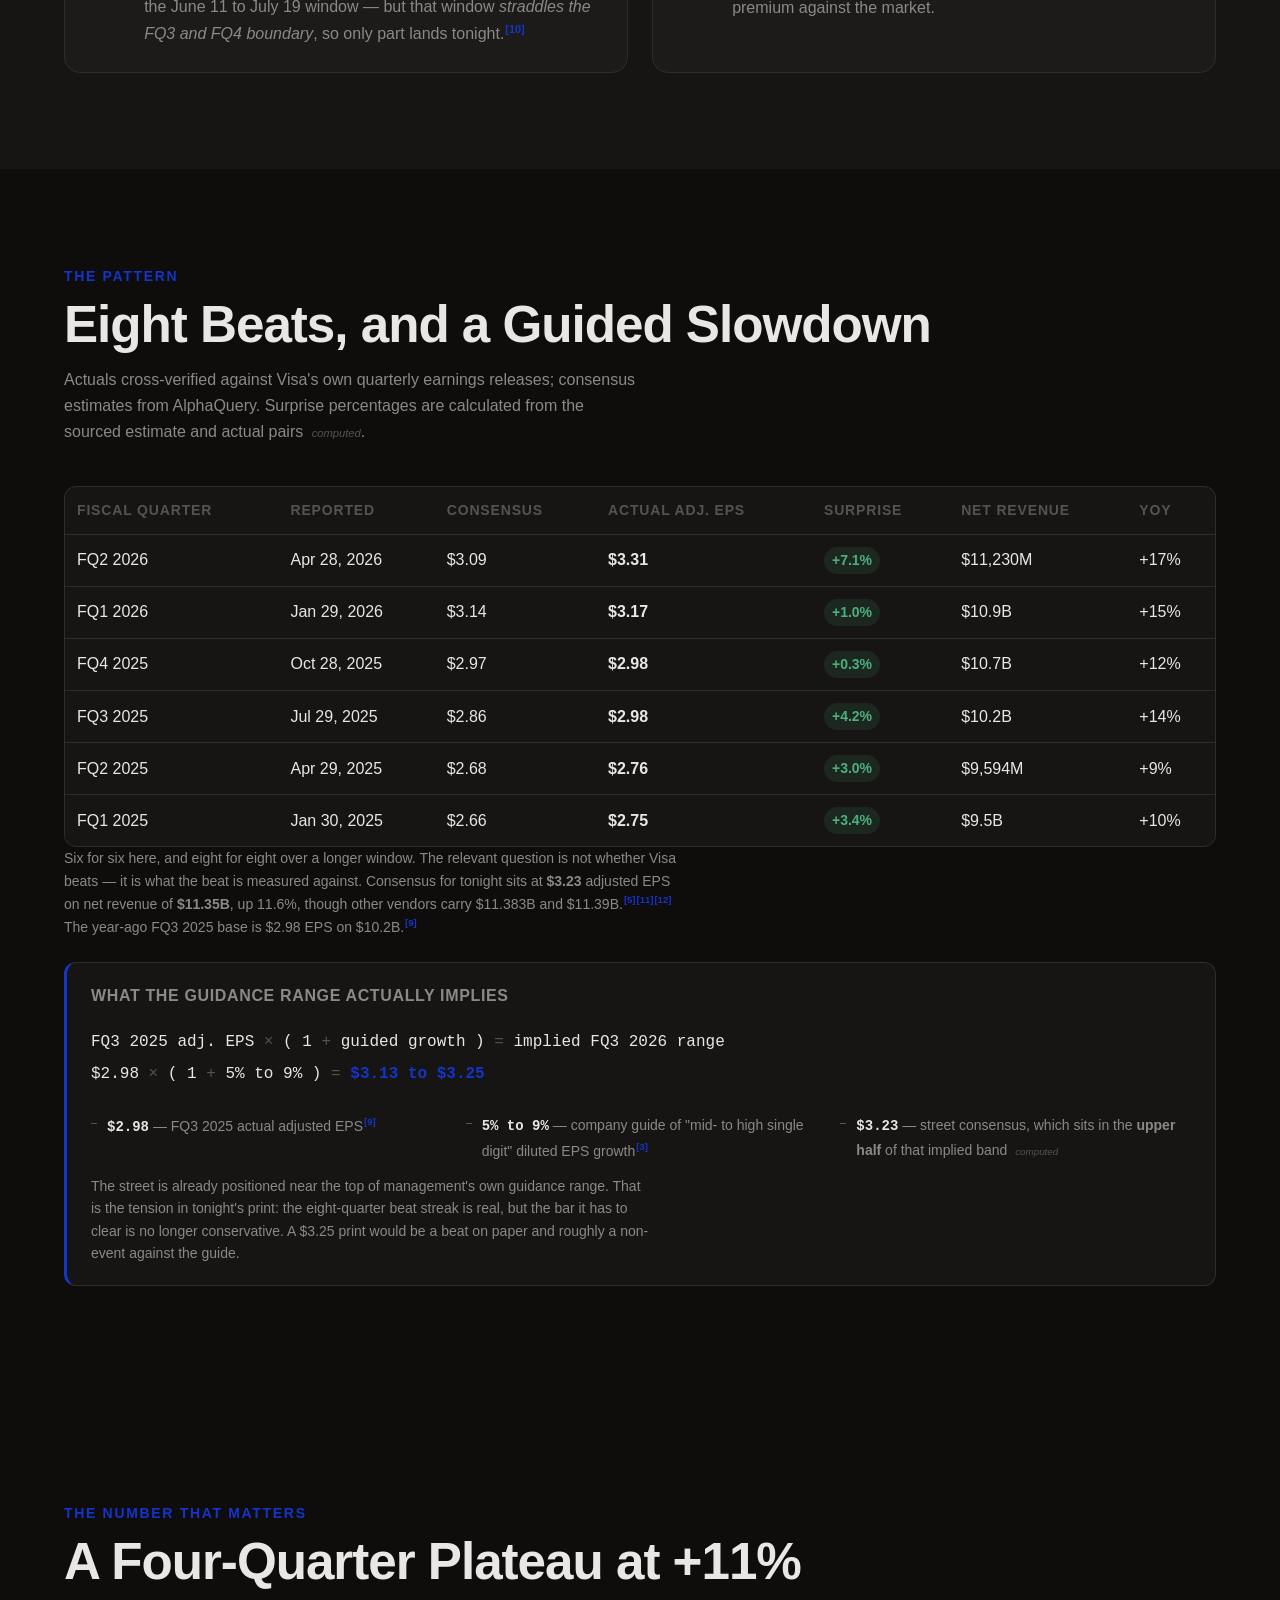
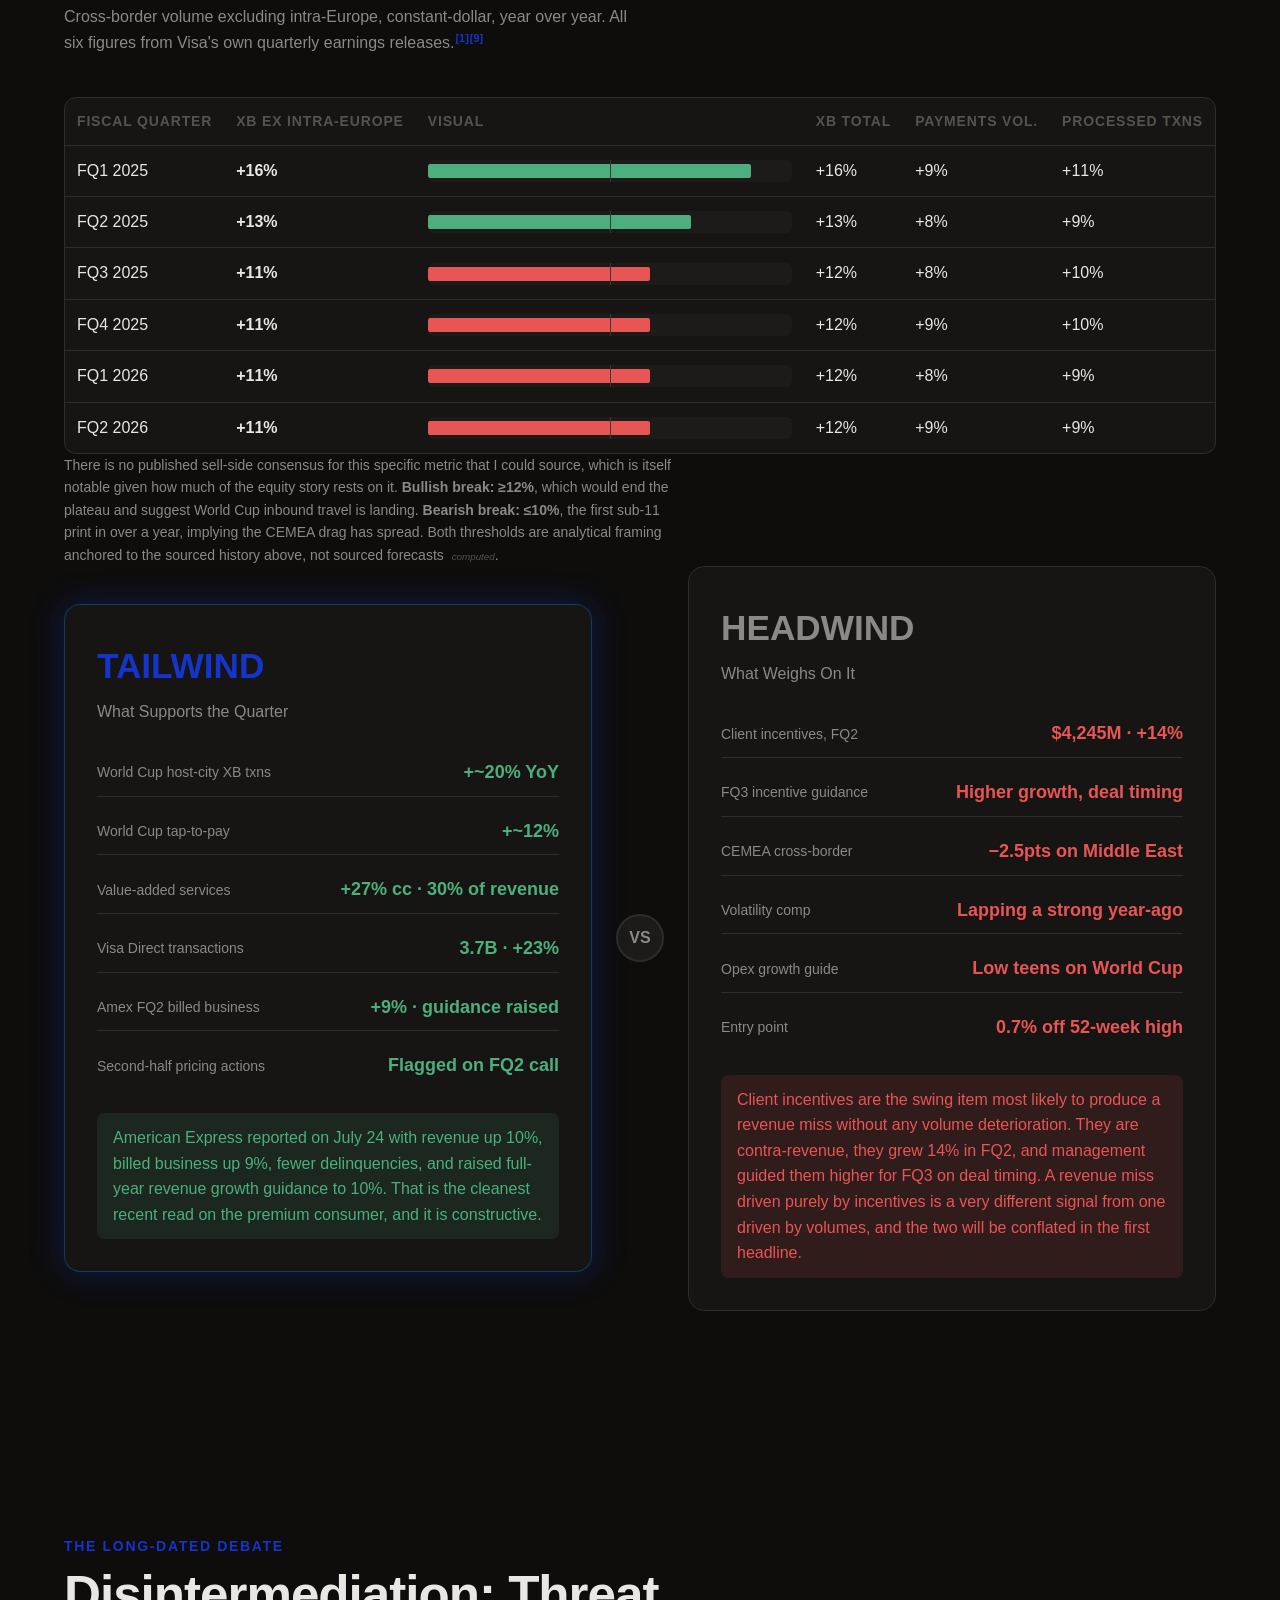
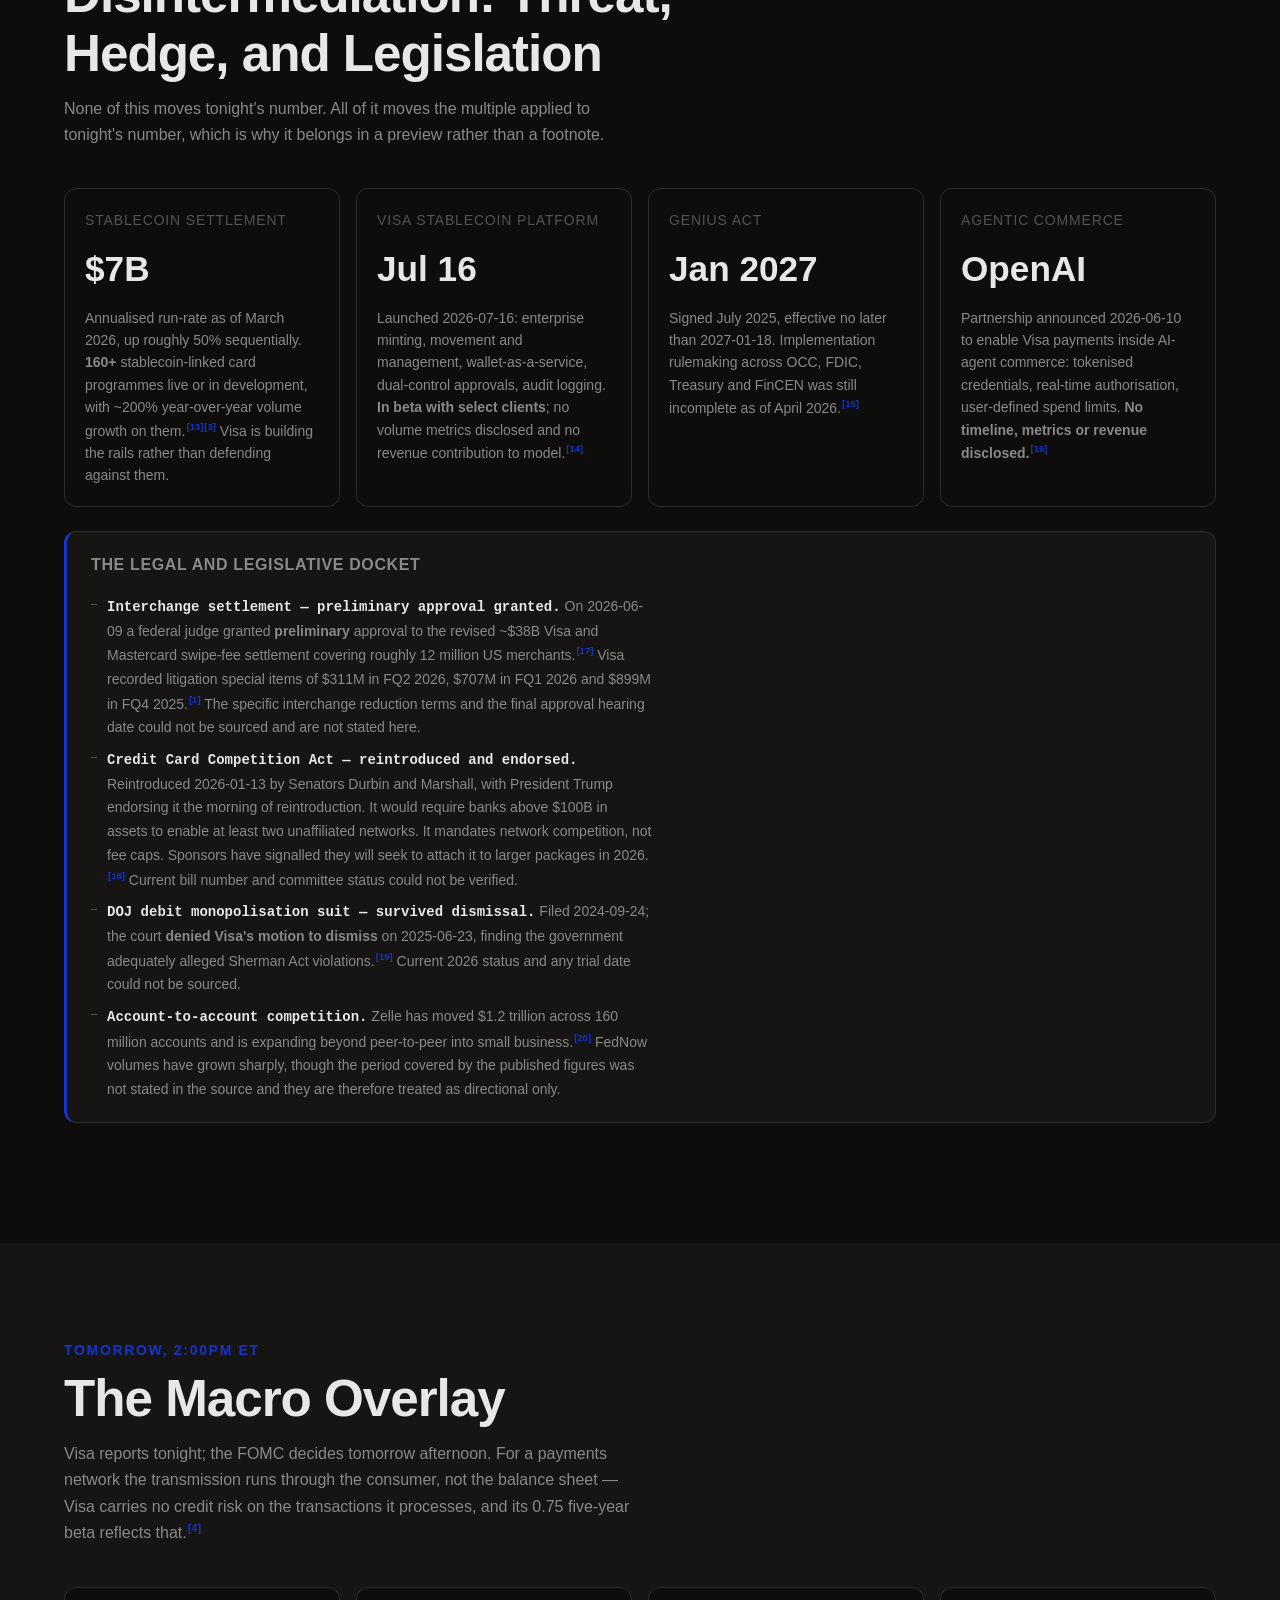
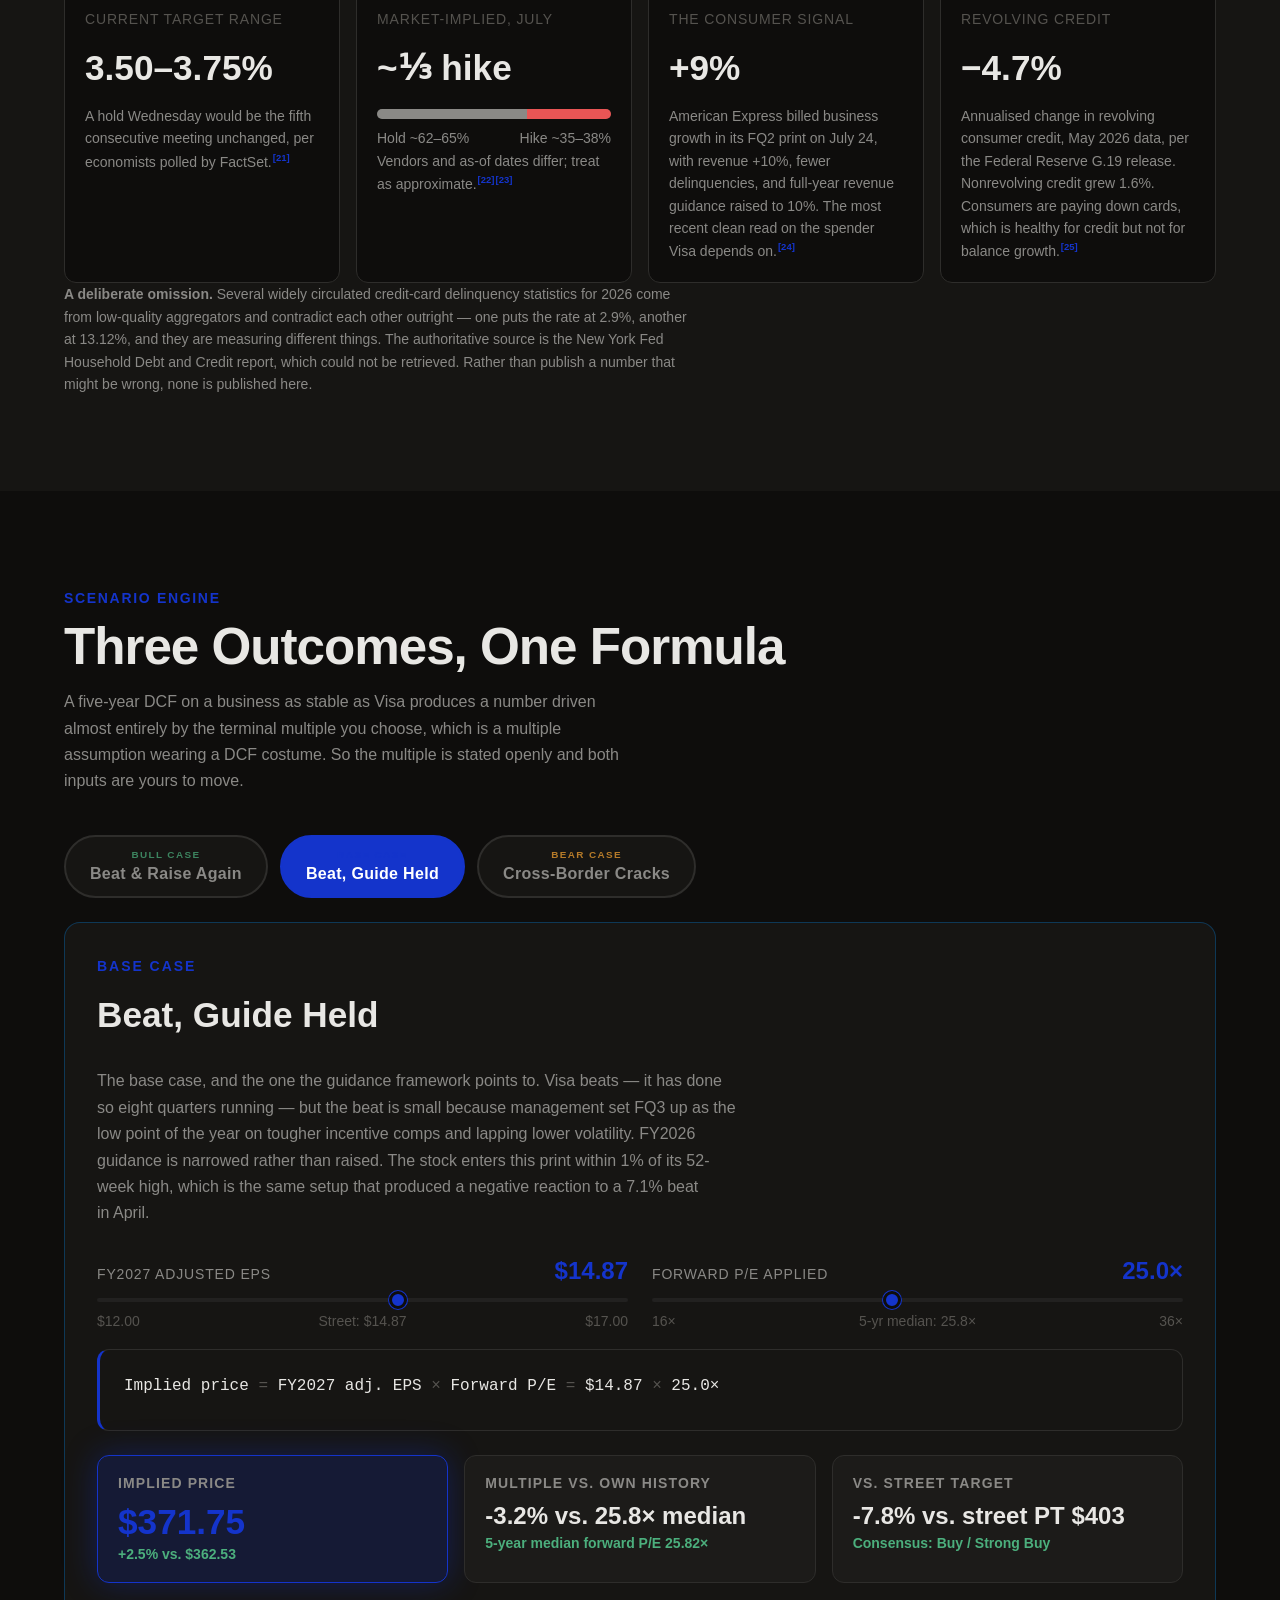
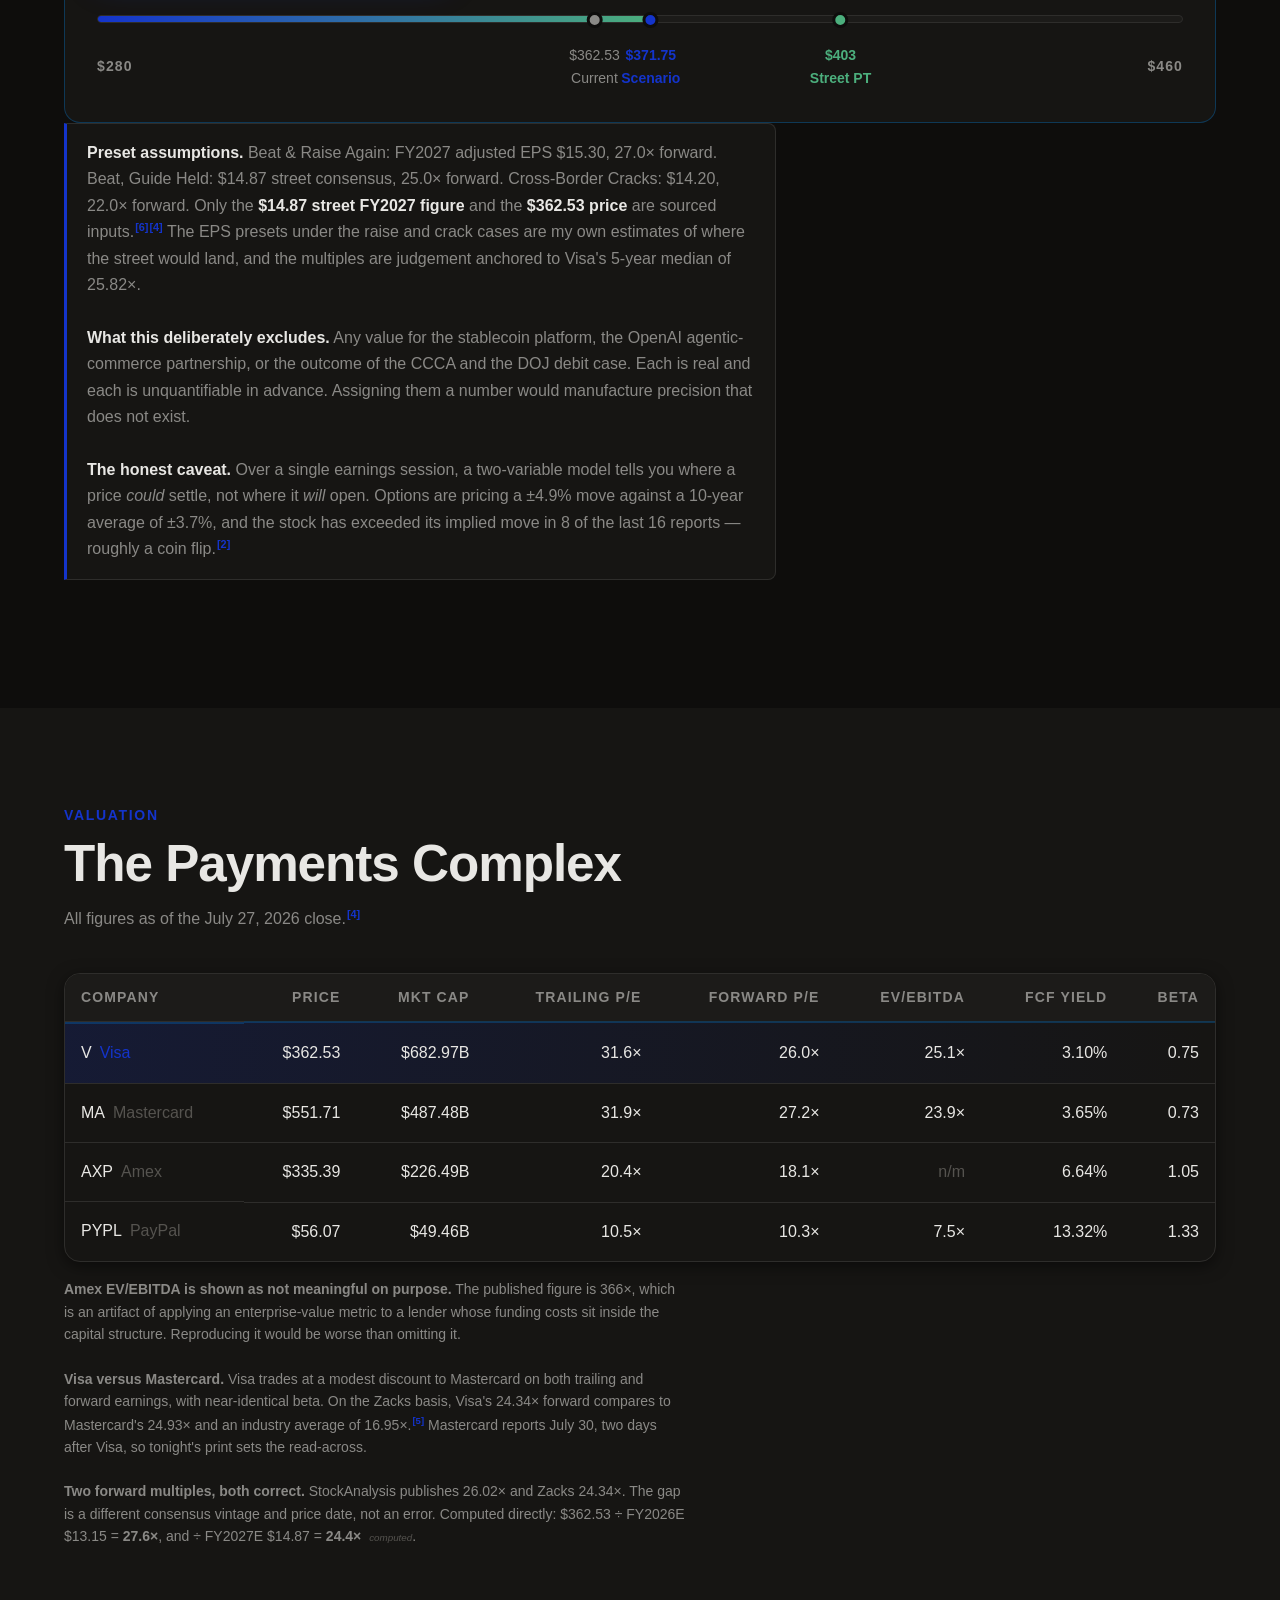
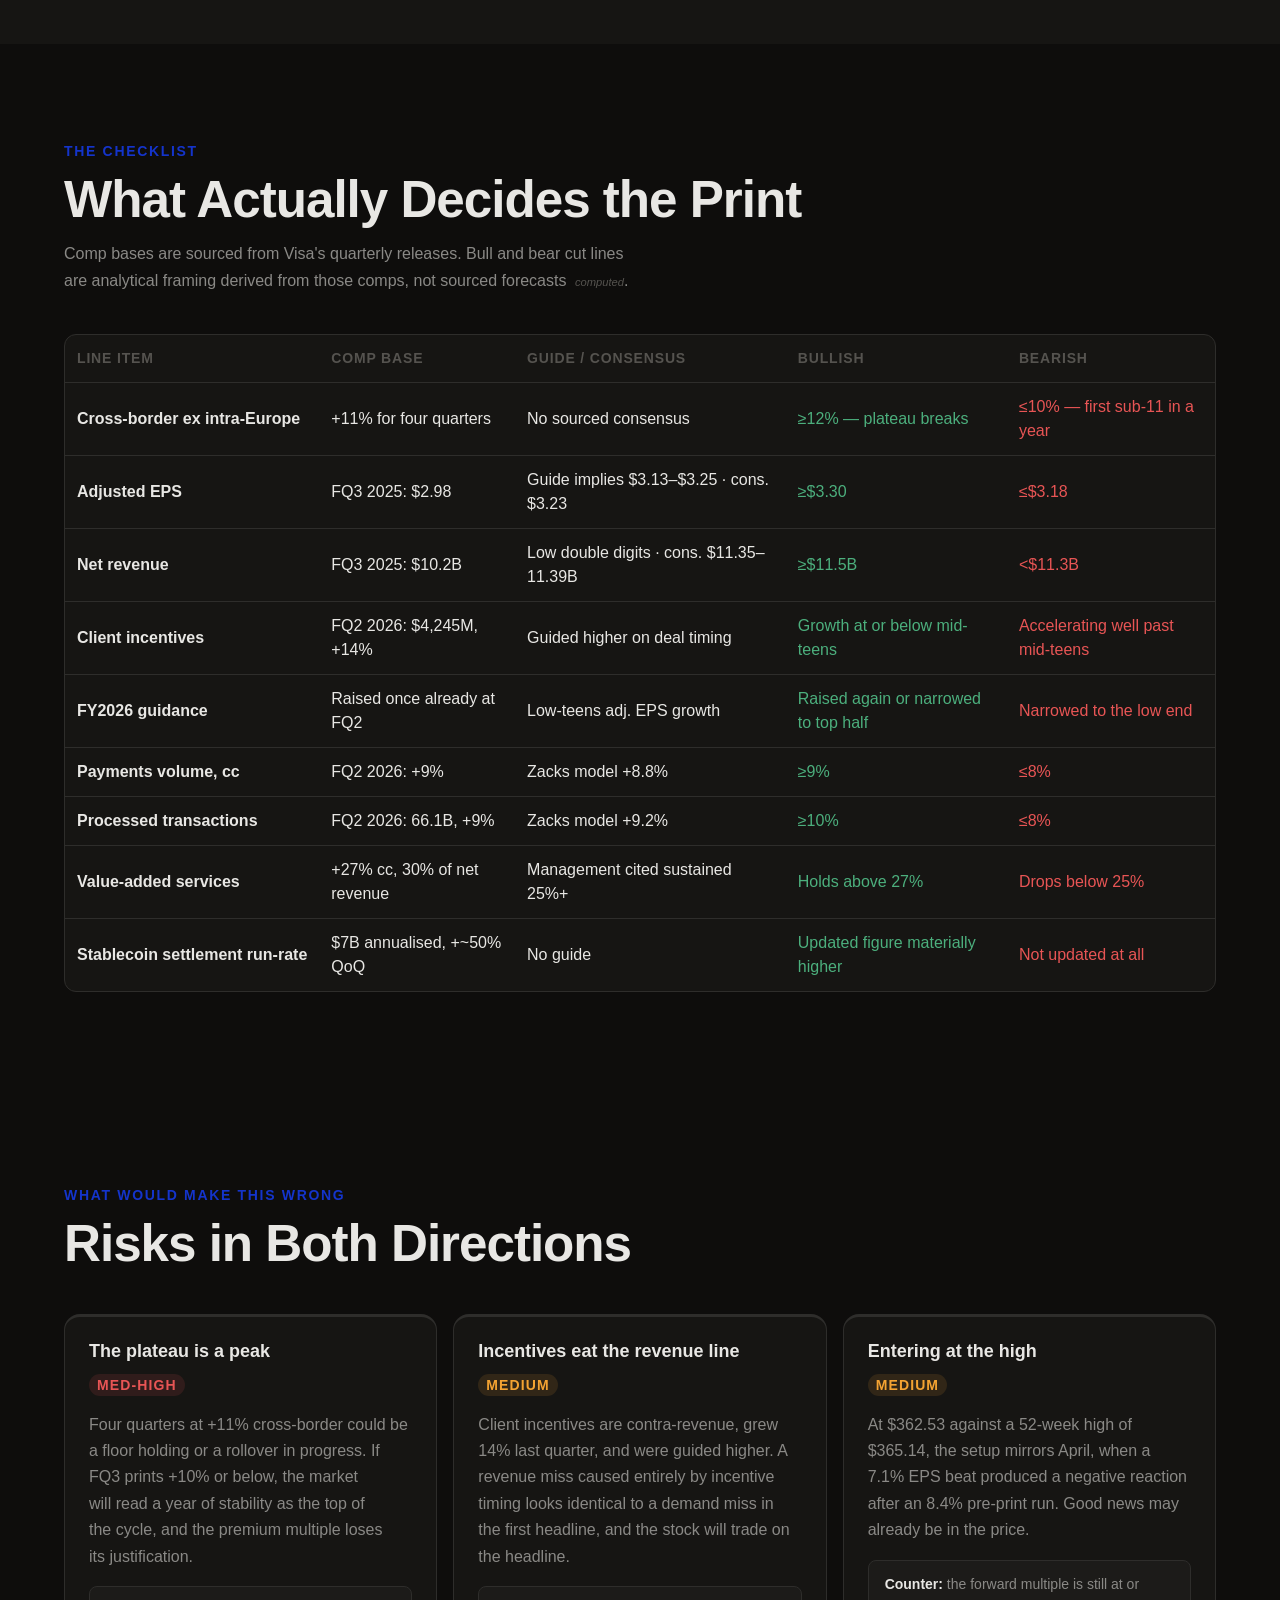
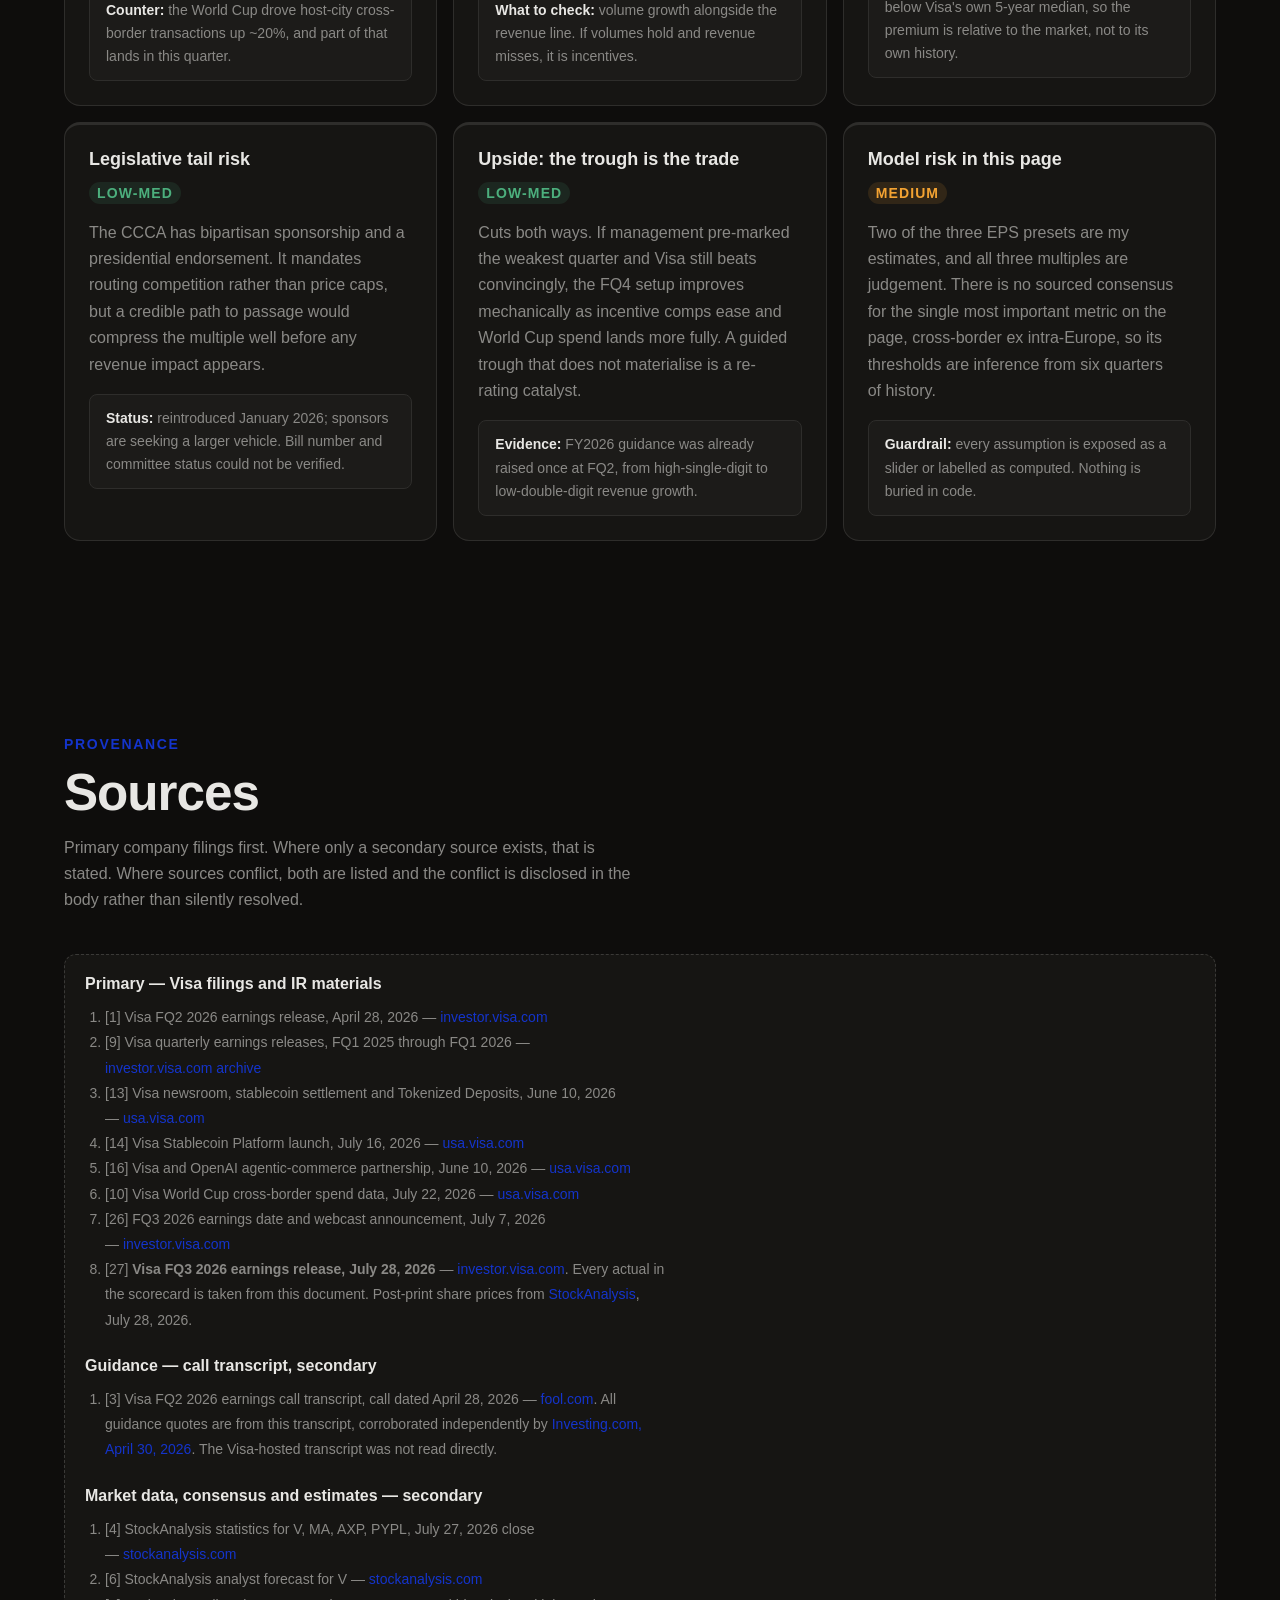
==== commit 9cf7af80: "Restore explicit bull/base/bear framing; rebuild timeline mobile-first - Scenario toggles now carry " ====
--- a/web-app/index.html
+++ b/web-app/index.html
@@ -7,7 +7,7 @@
   <meta name="description" content="A preview published the morning of Visa's July 28, 2026 report, now graded against the actuals. Nine calls, five thresholds hit, one clean miss, and a $563M charge nobody saw coming." />
 
   <link href="https://api.fontshare.com/v2/css?f[]=cabinet-grotesk@400,500,700,800&f[]=satoshi@300,400,500,700&display=swap" rel="stylesheet" />
-  <link rel="stylesheet" href="style.css?v=3" />
+  <link rel="stylesheet" href="style.css?v=4" />
 </head>
 <body>
 
@@ -501,9 +501,9 @@
     </div>
 
     <div class="scenario-toggles" role="tablist">
-      <button class="scenario-btn scenario-btn--bull" data-scenario="raise" role="tab" aria-selected="false">Beat &amp; Raise Again</button>
-      <button class="scenario-btn scenario-btn--base active" data-scenario="inline" role="tab" aria-selected="true">Beat, Guide Held</button>
-      <button class="scenario-btn scenario-btn--bear" data-scenario="crack" role="tab" aria-selected="false">Cross-Border Cracks</button>
+      <button class="scenario-btn scenario-btn--bull" data-scenario="raise" role="tab" aria-selected="false"><span class="sc-tier">BULL CASE</span><span class="sc-label">Beat &amp; Raise Again</span></button>
+      <button class="scenario-btn scenario-btn--base active" data-scenario="inline" role="tab" aria-selected="true"><span class="sc-tier">BASE CASE</span><span class="sc-label">Beat, Guide Held</span></button>
+      <button class="scenario-btn scenario-btn--bear" data-scenario="crack" role="tab" aria-selected="false"><span class="sc-tier">BEAR CASE</span><span class="sc-label">Cross-Border Cracks</span></button>
     </div>
 
     <div class="scenario-panel scenario-base" id="scenario-panel">
@@ -807,6 +807,6 @@
   </div>
 </footer>
 
-<script src="app.js?v=3"></script>
+<script src="app.js?v=4"></script>
 </body>
 </html>
--- a/web-app/style.css
+++ b/web-app/style.css
@@ -1885,3 +1885,48 @@
   white-space: nowrap;
 }
 .nav-brand { white-space: nowrap; }
+
+/* ── SCENARIO TIER LABELS (bull / base / bear) ── */
+.scenario-btn {
+  display: flex;
+  flex-direction: column;
+  align-items: center;
+  gap: 3px;
+  line-height: 1.25;
+}
+.sc-tier {
+  font-family: var(--font-display);
+  font-size: 0.62rem;
+  font-weight: 800;
+  letter-spacing: 0.14em;
+  opacity: 0.72;
+  text-transform: uppercase;
+}
+.sc-label { font-weight: 600; }
+.scenario-btn--bull .sc-tier { color: var(--color-bull); }
+.scenario-btn--base .sc-tier { color: var(--color-primary); }
+.scenario-btn--bear .sc-tier { color: var(--color-bear); }
+.scenario-btn.active .sc-tier { opacity: 1; }
+
+/* Scenario panel headline gets a matching tier chip */
+.scenario-panel::before {
+  content: attr(data-tier);
+  display: block;
+  font-family: var(--font-display);
+  font-size: var(--text-xs);
+  font-weight: 800;
+  letter-spacing: 0.14em;
+  color: var(--color-text-faint);
+  margin-bottom: var(--space-2);
+}
+.scenario-panel.scenario-bull::before { content: 'BULL CASE'; color: var(--color-bull); }
+.scenario-panel.scenario-base::before { content: 'BASE CASE'; color: var(--color-primary); }
+.scenario-panel.scenario-bear::before { content: 'BEAR CASE'; color: var(--color-bear); }
+.scenario-panel:not(.scenario-bull):not(.scenario-base):not(.scenario-bear)::before {
+  content: 'CUSTOM'; color: var(--color-text-faint);
+}
+
+@media (max-width: 560px) {
+  .scenario-toggles { flex-wrap: wrap; }
+  .scenario-btn { flex: 1 1 100%; }
+}
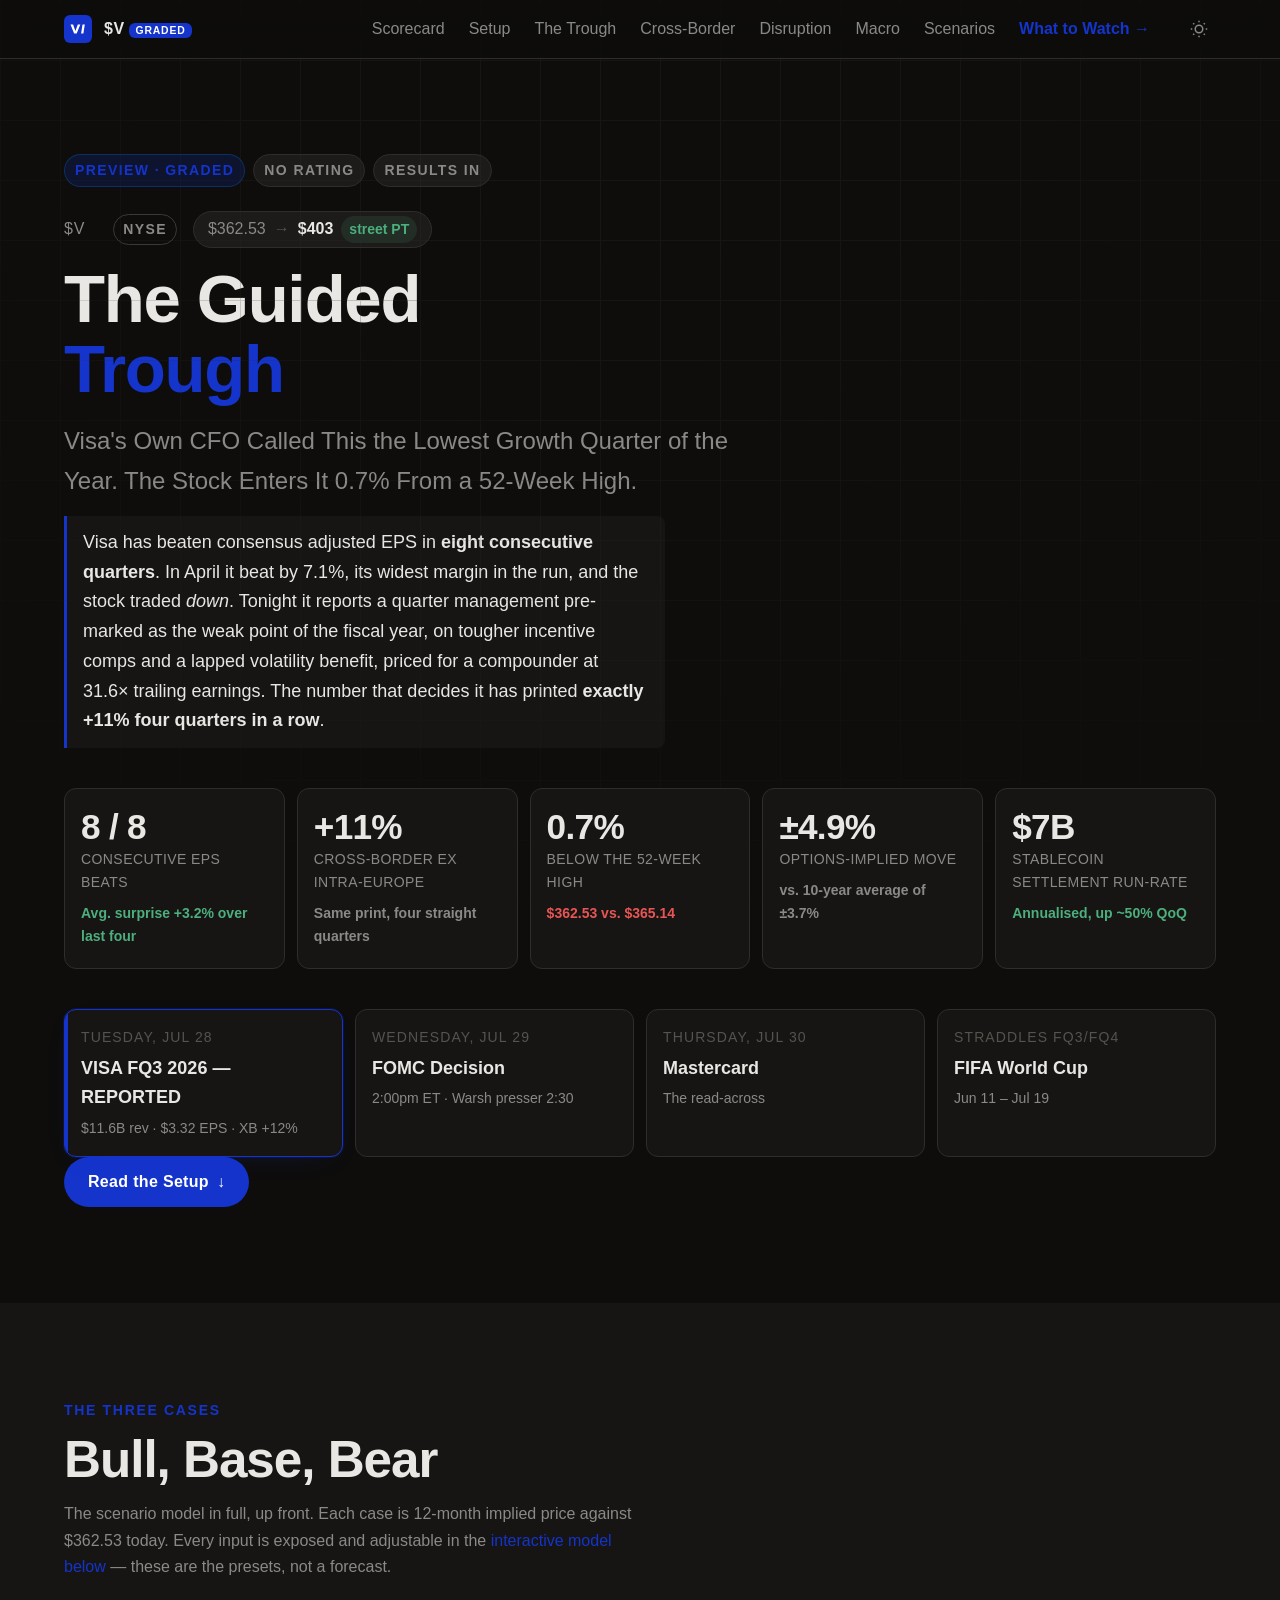
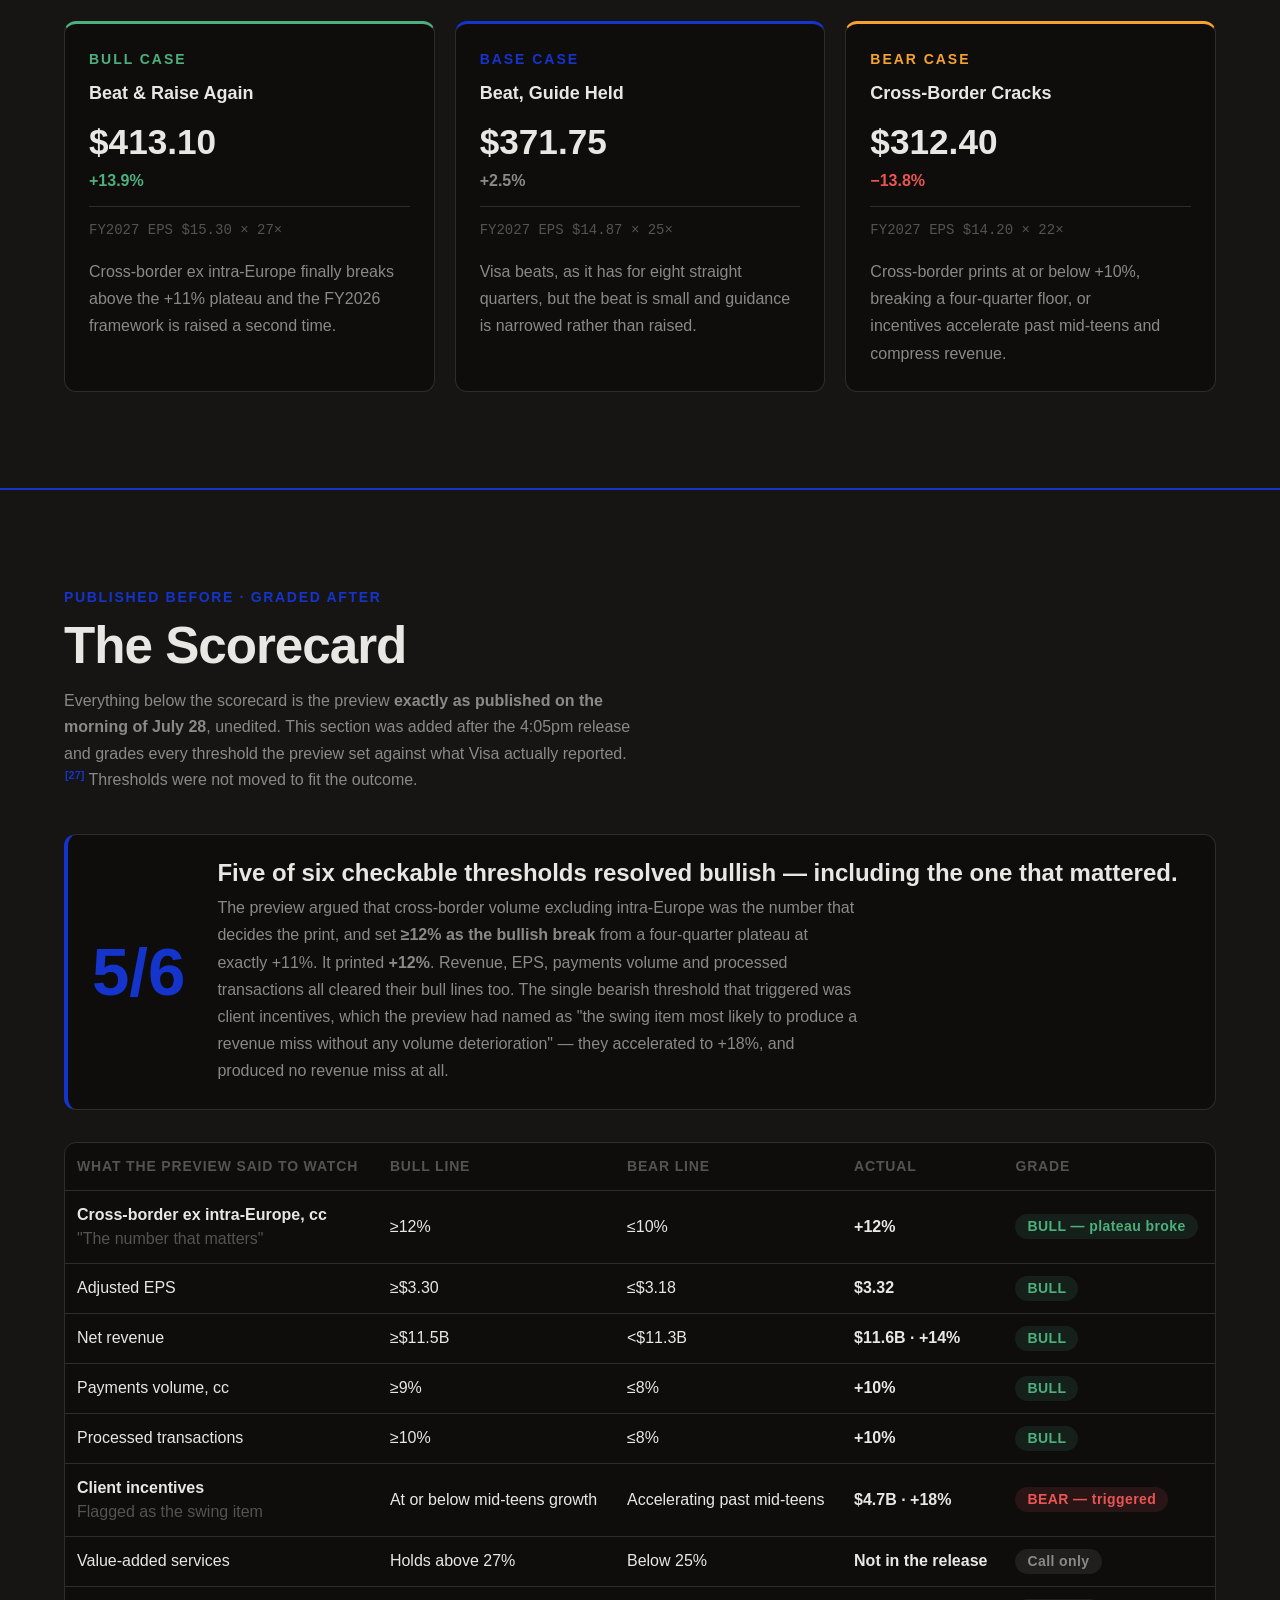
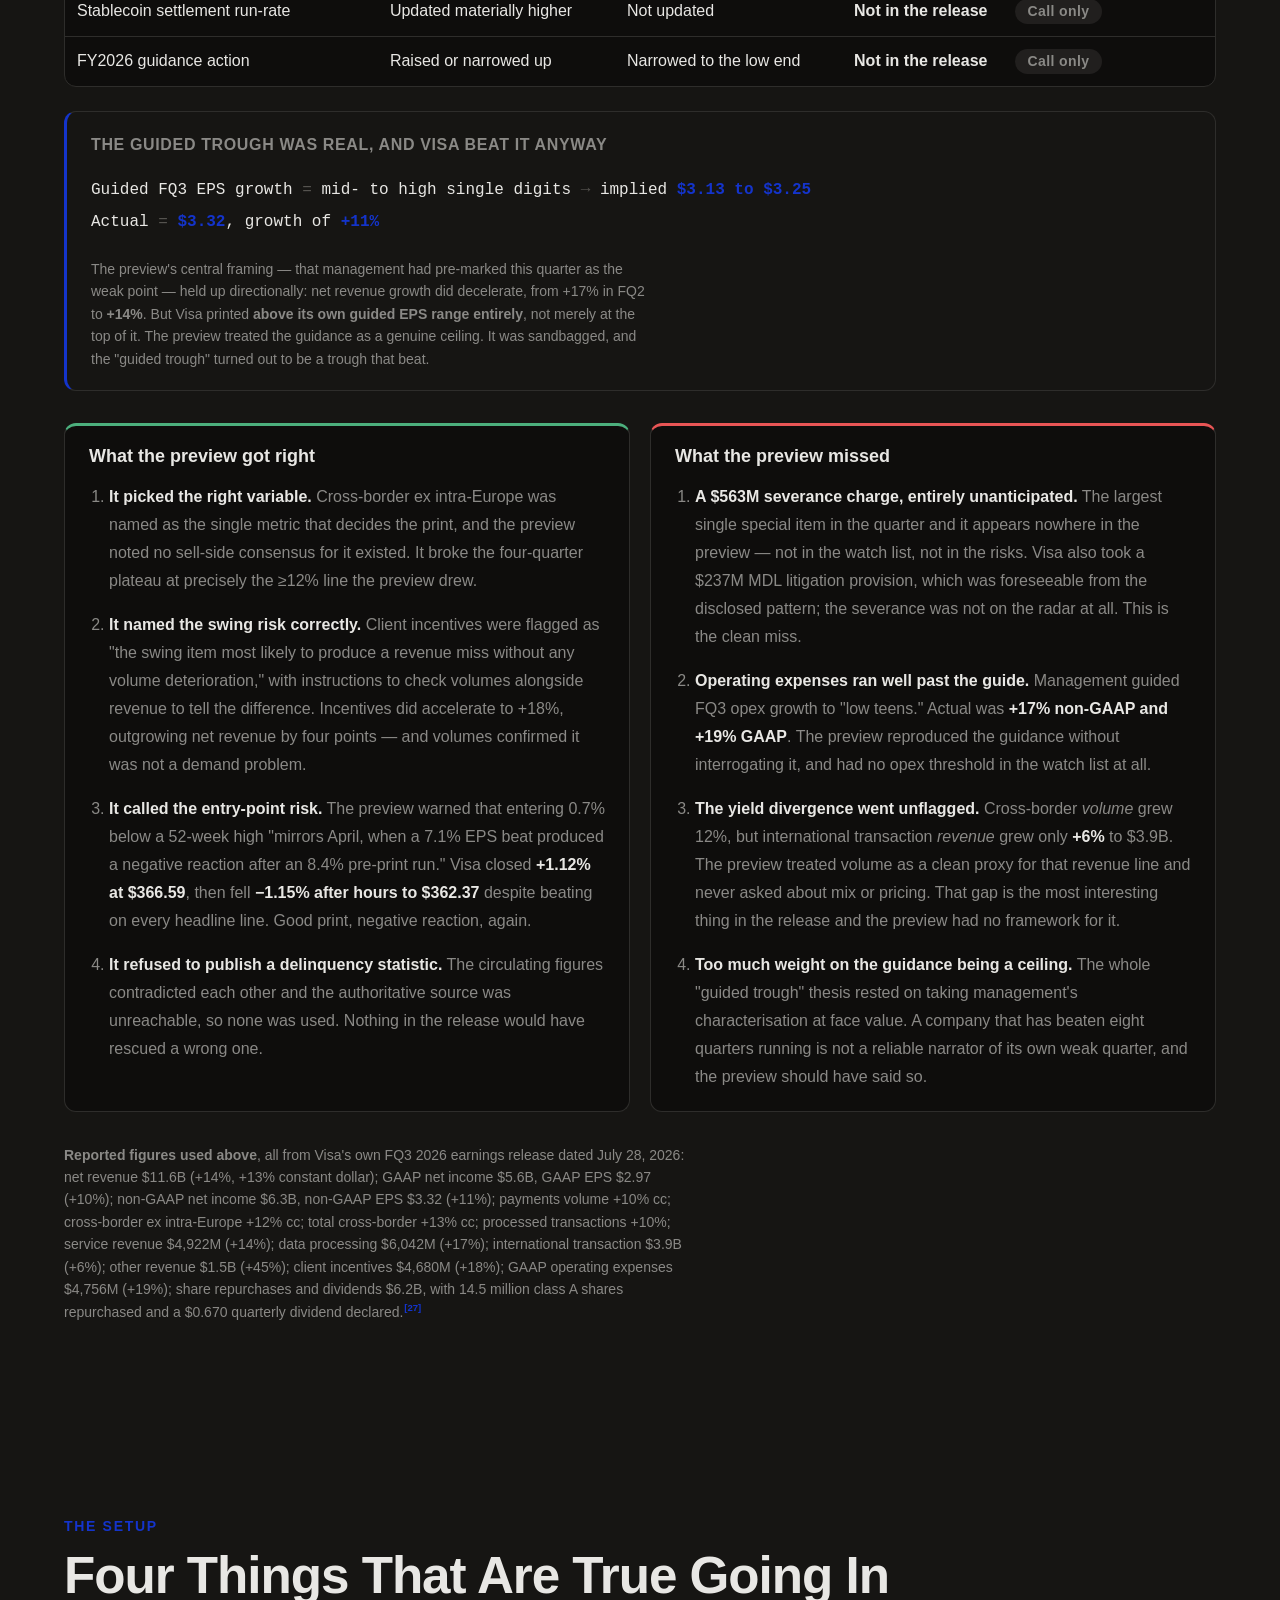
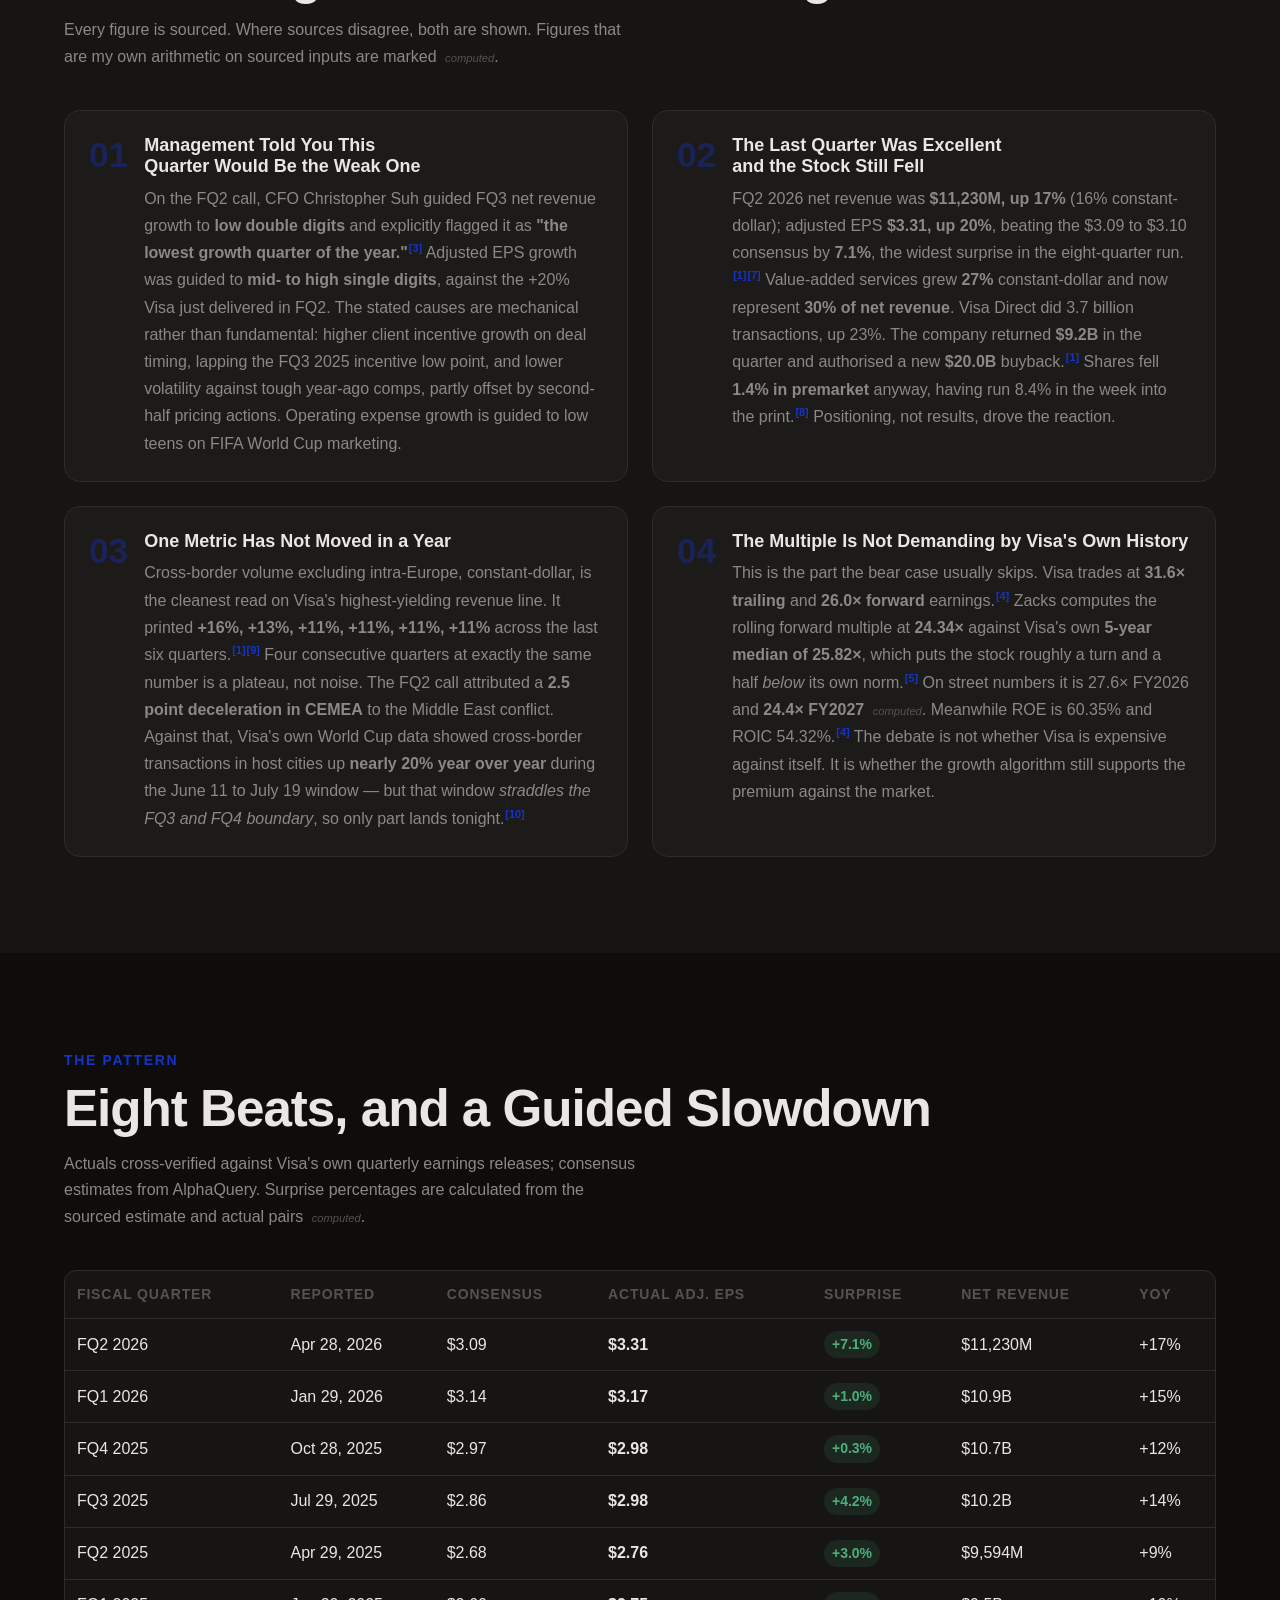
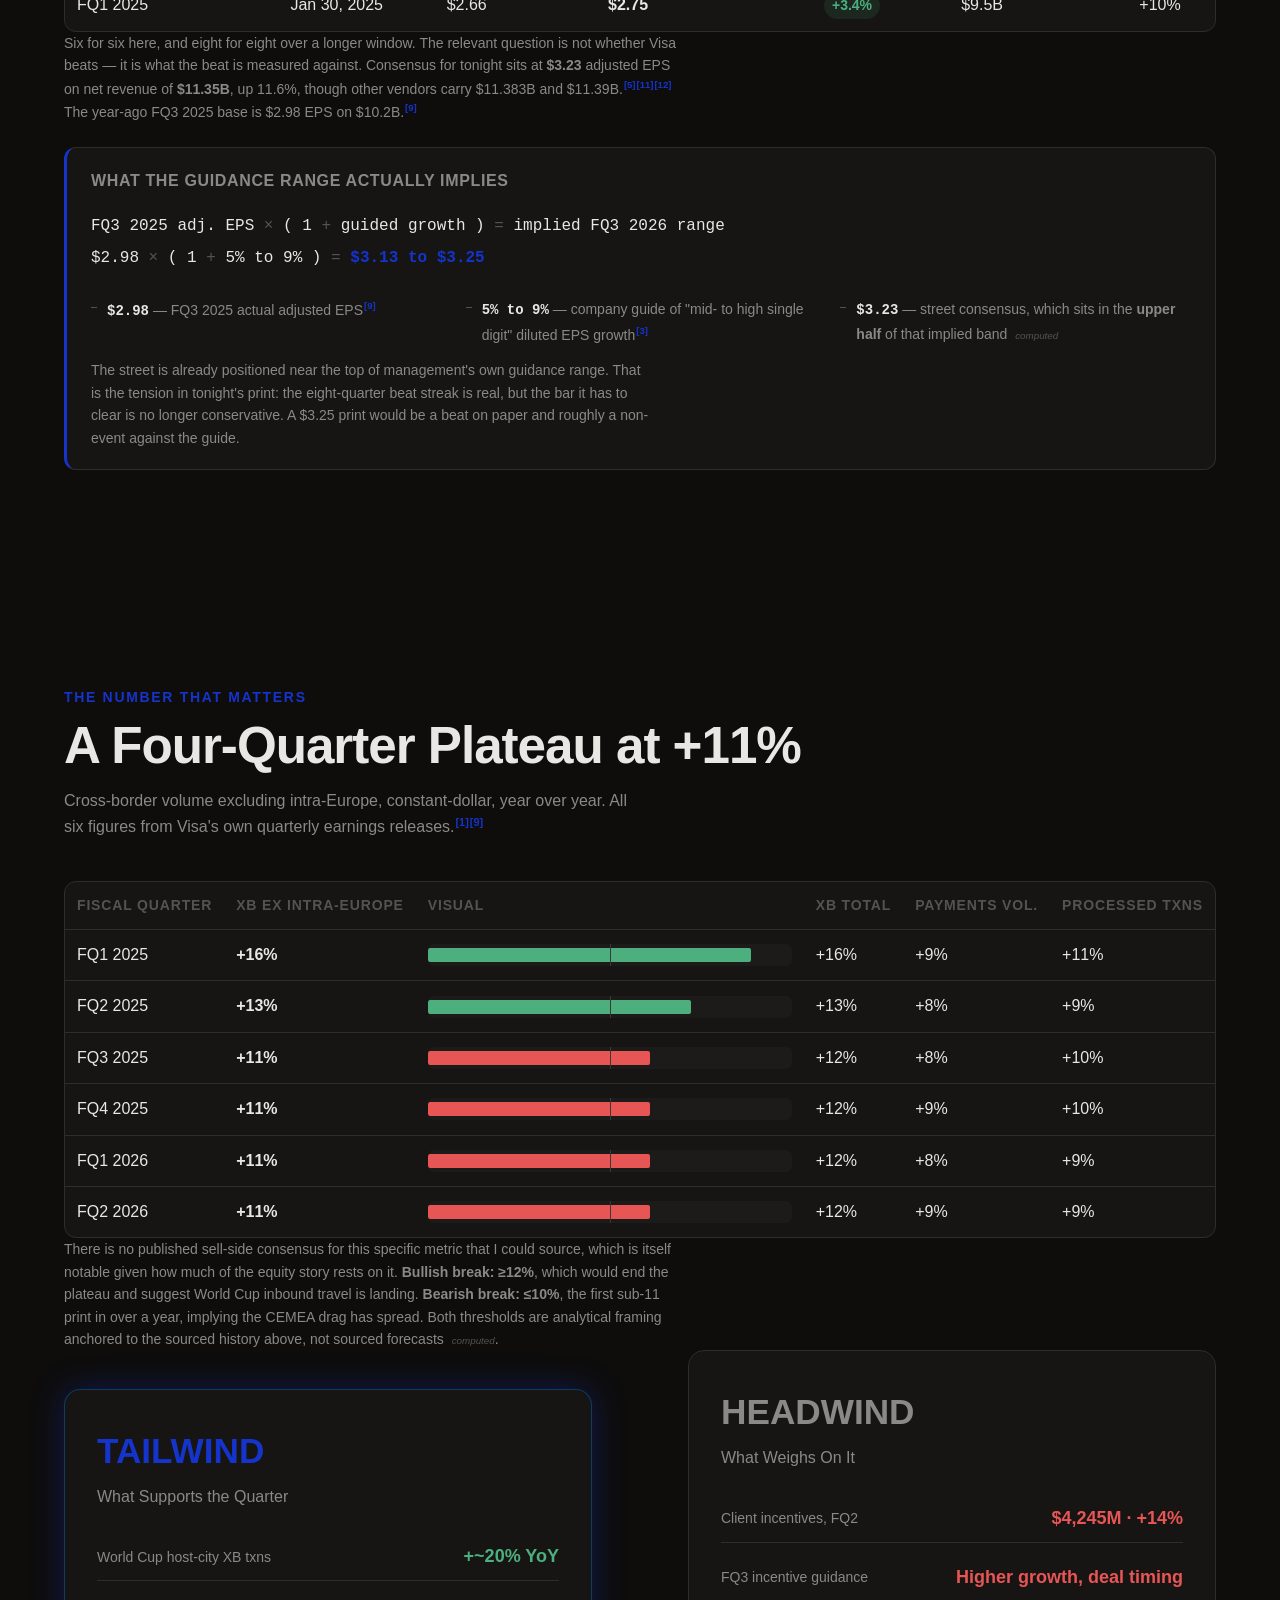
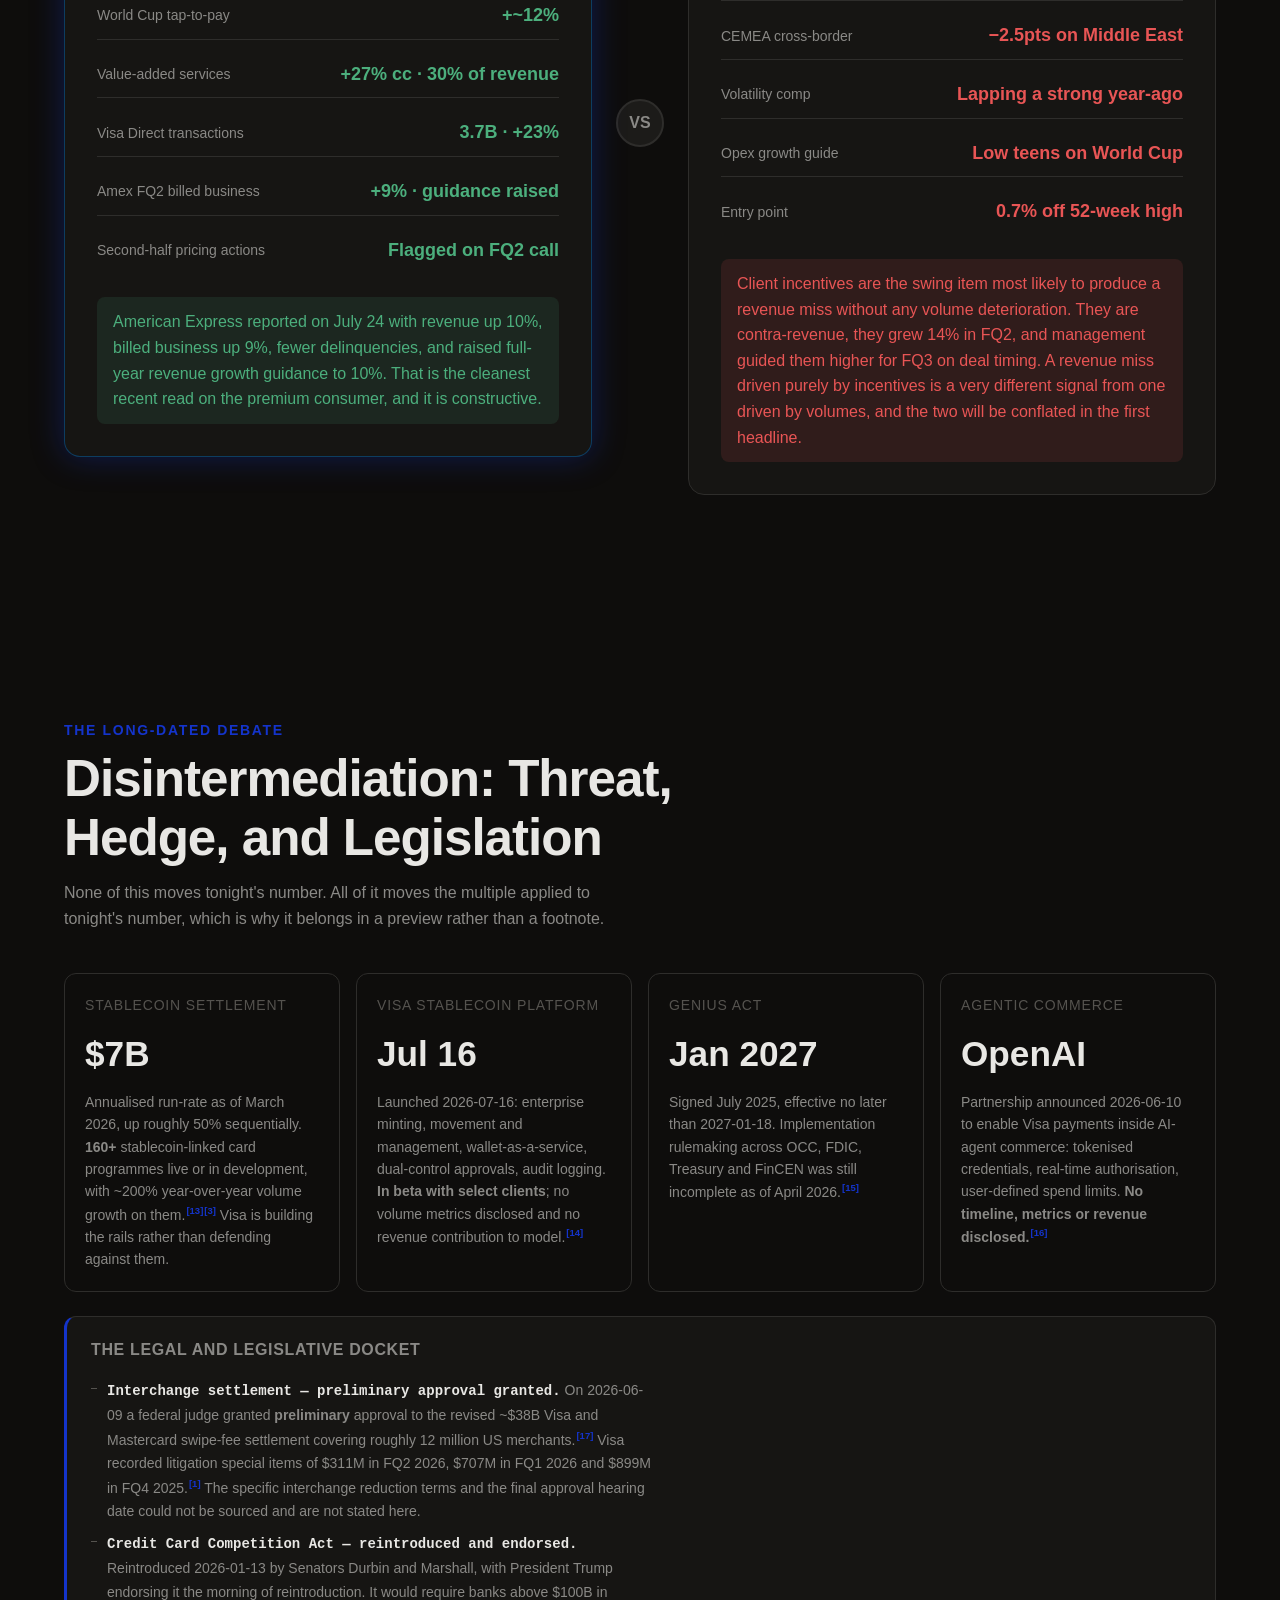
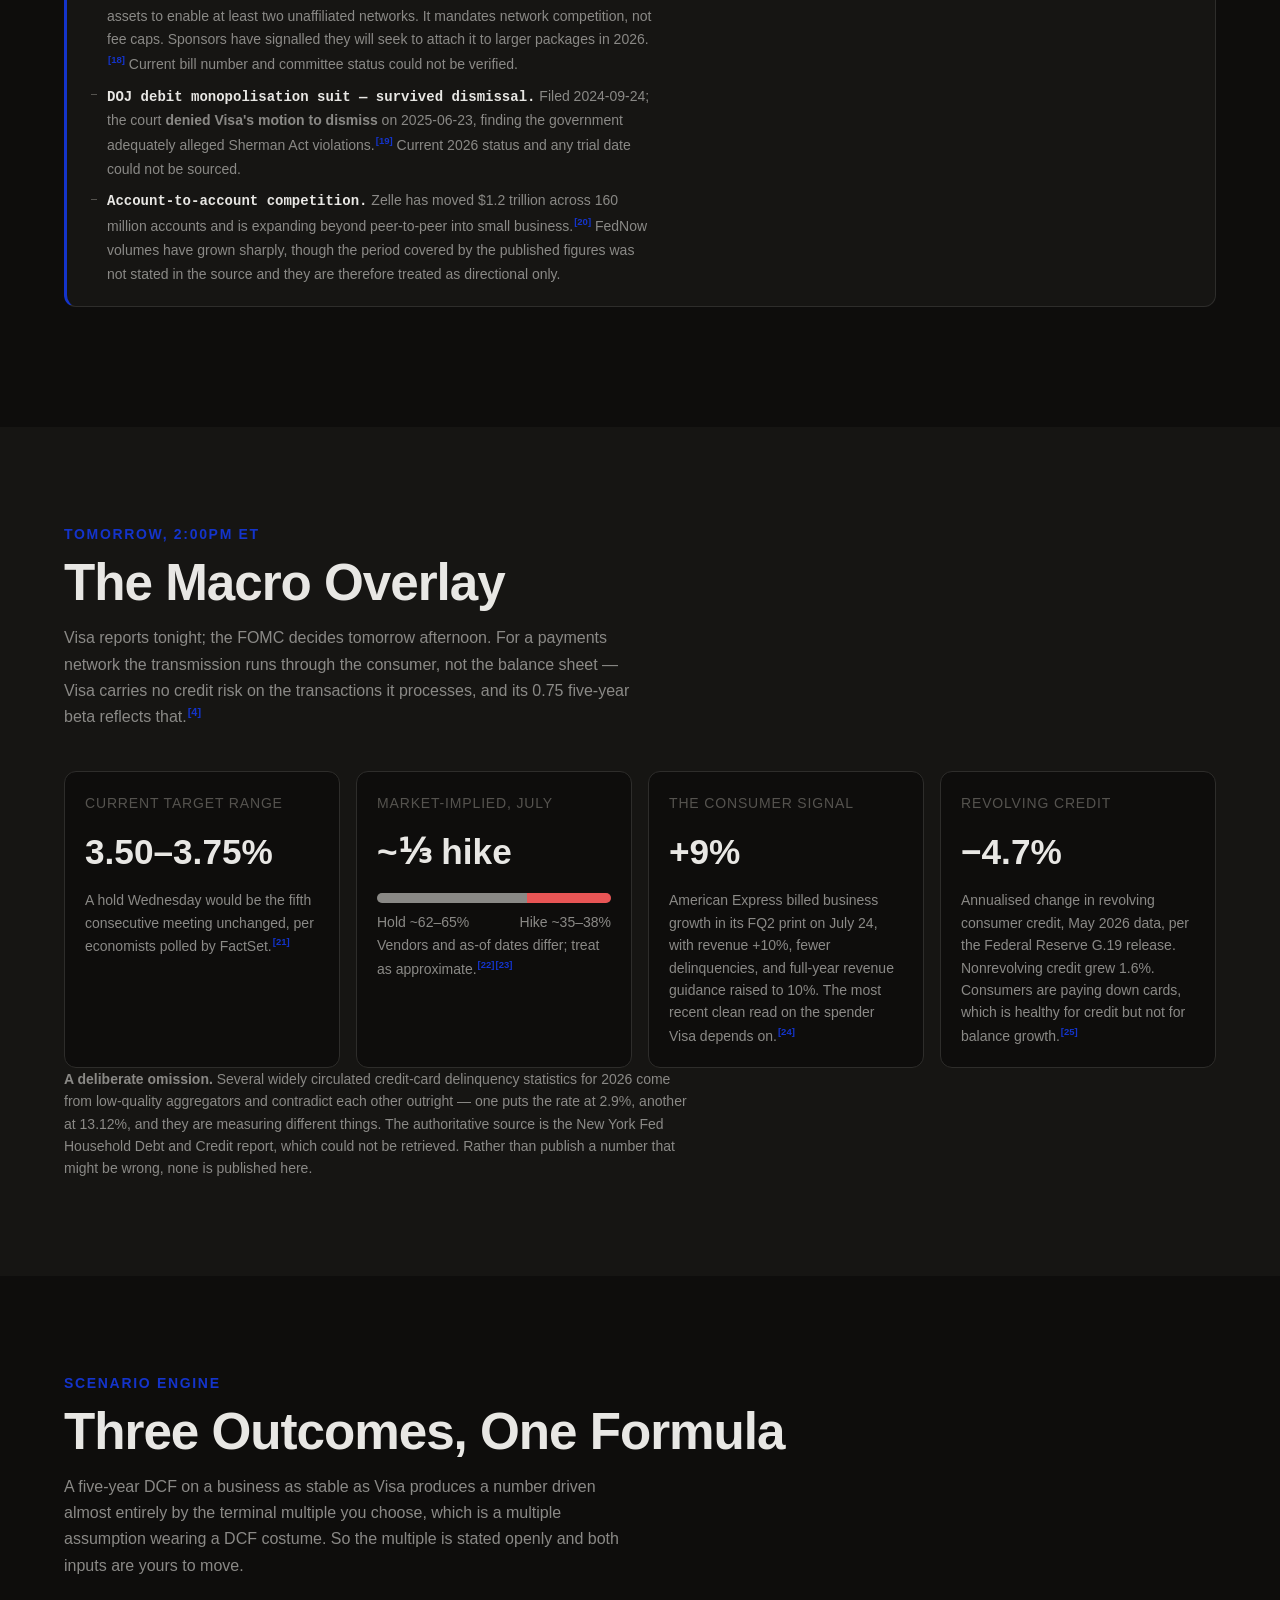
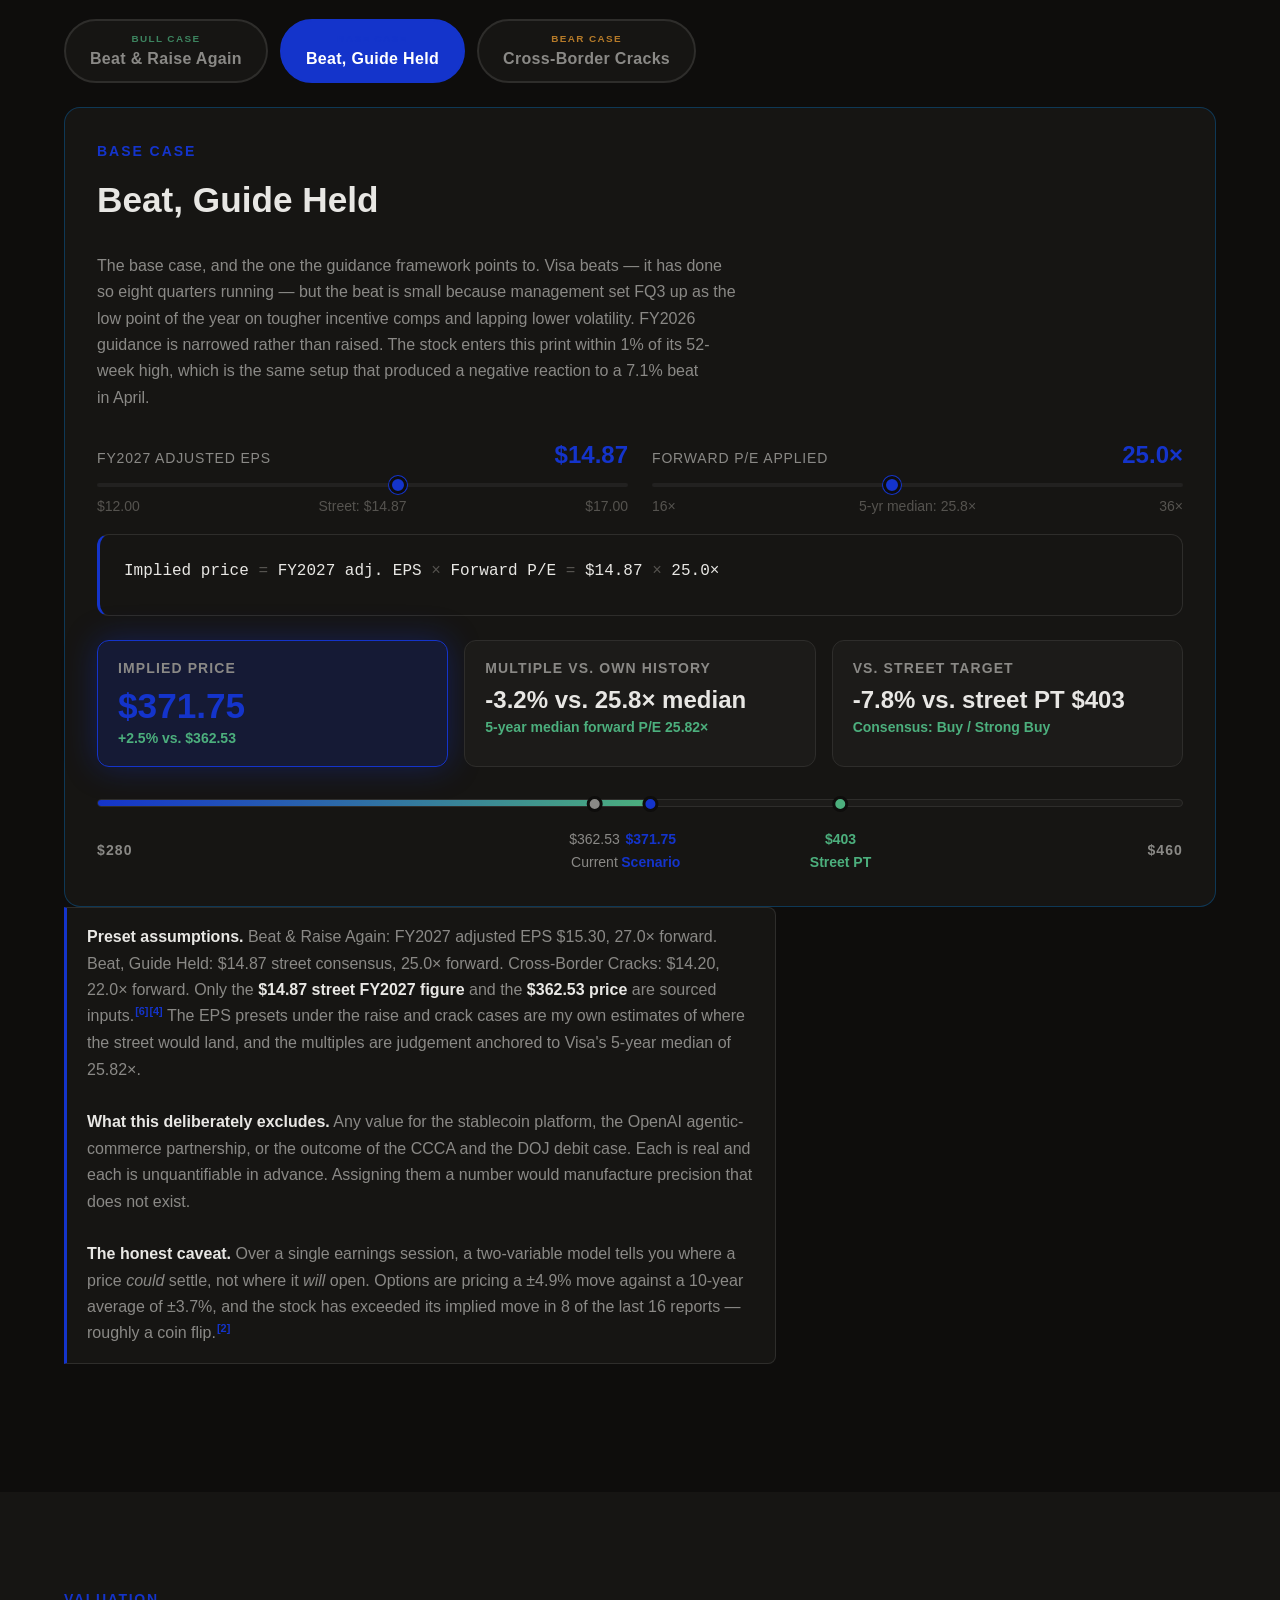
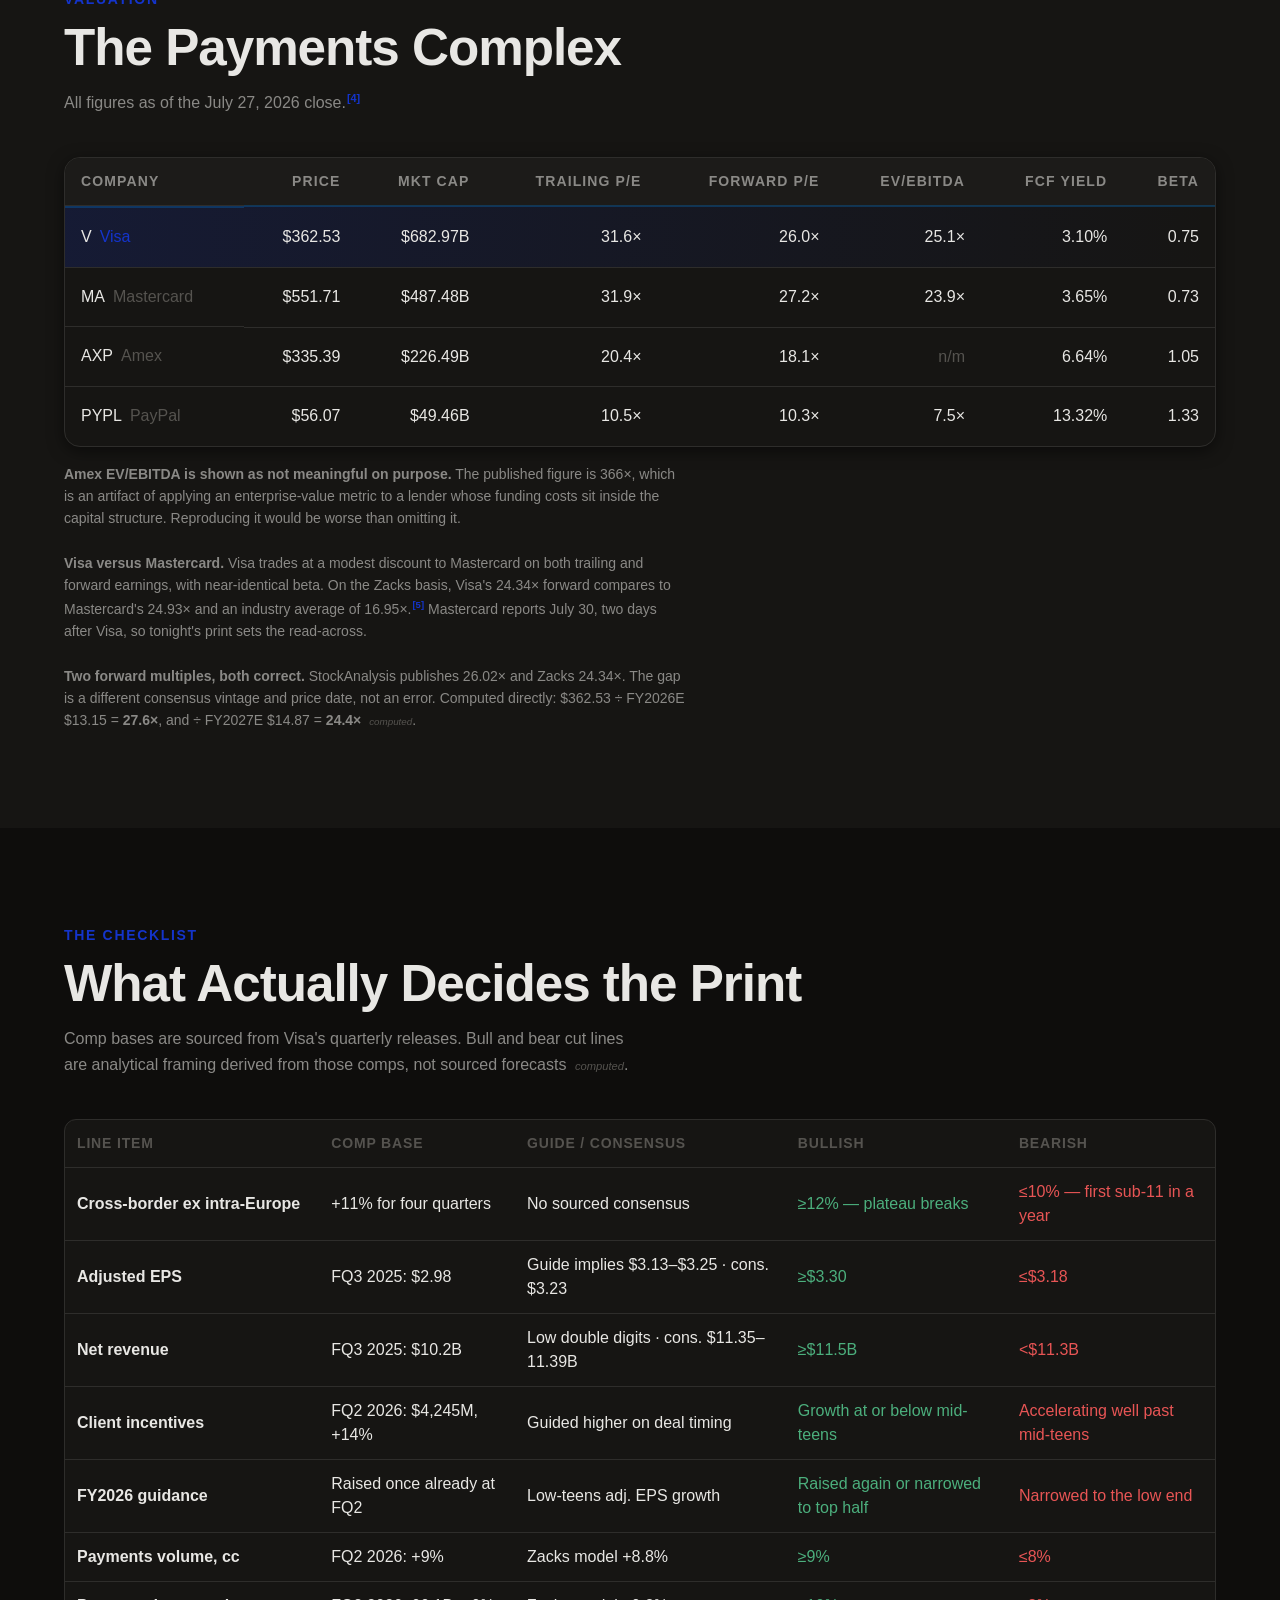
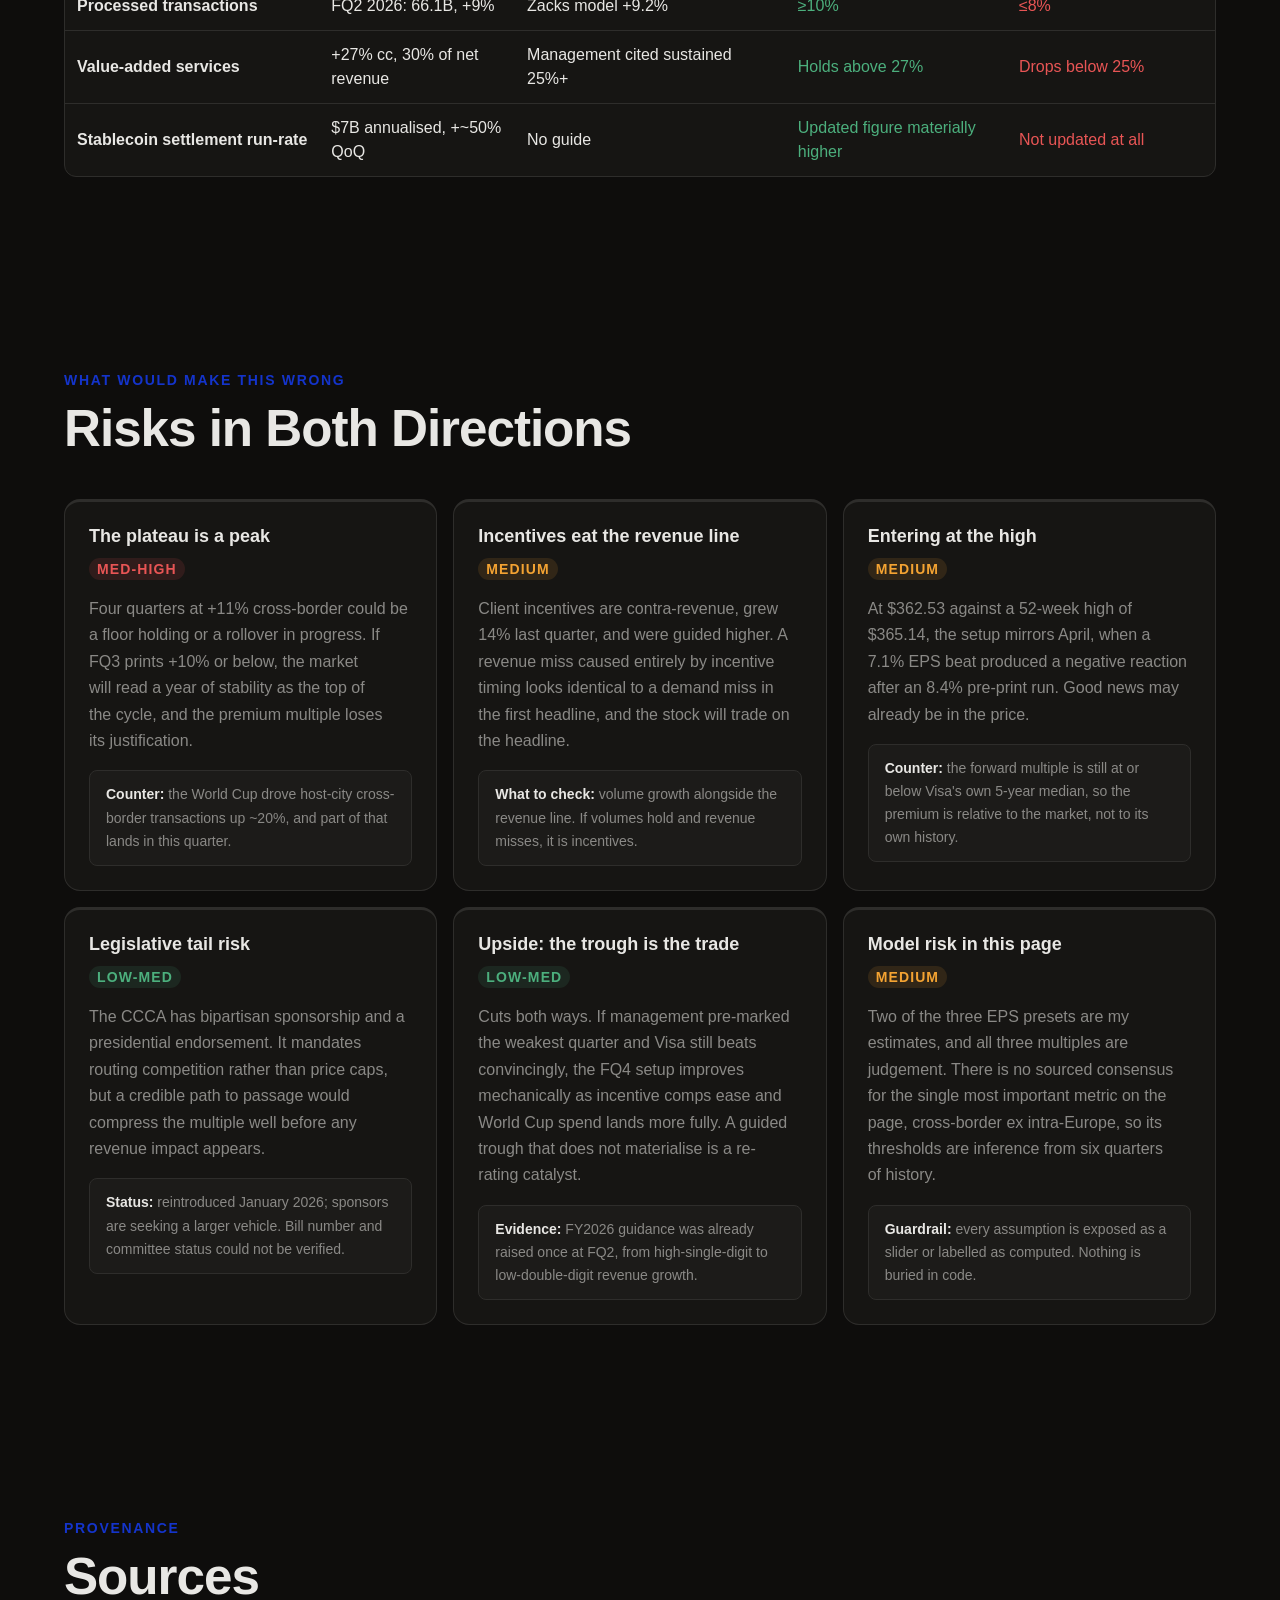
==== commit ddee21e5: "Fix timeline markup bug; surface bull/base/bear up front The timeline was never a CSS problem. The g" ====
--- a/web-app/index.html
+++ b/web-app/index.html
@@ -7,7 +7,7 @@
   <meta name="description" content="A preview published the morning of Visa's July 28, 2026 report, now graded against the actuals. Nine calls, five thresholds hit, one clean miss, and a $563M charge nobody saw coming." />
 
   <link href="https://api.fontshare.com/v2/css?f[]=cabinet-grotesk@400,500,700,800&f[]=satoshi@300,400,500,700&display=swap" rel="stylesheet" />
-  <link rel="stylesheet" href="style.css?v=4" />
+  <link rel="stylesheet" href="style.css?v=5" />
 </head>
 <body>
 
@@ -116,6 +116,43 @@
   </div>
 </section>
 
+
+<!-- ═══ THREE CASES ═══ -->
+<section class="section three-cases" id="cases">
+  <div class="container">
+    <div class="section-header">
+      <span class="section-label">The Three Cases</span>
+      <h2>Bull, Base, Bear</h2>
+      <p class="section-desc">The scenario model in full, up front. Each case is 12-month implied price against $362.53 today. Every input is exposed and adjustable in the <a href="#scenarios">interactive model below</a> — these are the presets, not a forecast.</p>
+    </div>
+    <div class="case-grid">
+      <div class="case-card case-card--bull">
+        <div class="case-tier">BULL CASE</div>
+        <div class="case-name">Beat &amp; Raise Again</div>
+        <div class="case-value">$413.10</div>
+        <div class="case-delta">+13.9%</div>
+        <div class="case-formula">FY2027 EPS $15.30 &times; 27&times;</div>
+        <p class="case-desc">Cross-border ex intra-Europe finally breaks above the +11% plateau and the FY2026 framework is raised a second time.</p>
+      </div>
+      <div class="case-card case-card--base">
+        <div class="case-tier">BASE CASE</div>
+        <div class="case-name">Beat, Guide Held</div>
+        <div class="case-value">$371.75</div>
+        <div class="case-delta">+2.5%</div>
+        <div class="case-formula">FY2027 EPS $14.87 &times; 25&times;</div>
+        <p class="case-desc">Visa beats, as it has for eight straight quarters, but the beat is small and guidance is narrowed rather than raised.</p>
+      </div>
+      <div class="case-card case-card--bear">
+        <div class="case-tier">BEAR CASE</div>
+        <div class="case-name">Cross-Border Cracks</div>
+        <div class="case-value">$312.40</div>
+        <div class="case-delta">&minus;13.8%</div>
+        <div class="case-formula">FY2027 EPS $14.20 &times; 22&times;</div>
+        <p class="case-desc">Cross-border prints at or below +10%, breaking a four-quarter floor, or incentives accelerate past mid-teens and compress revenue.</p>
+      </div>
+    </div>
+  </div>
+</section>
 <!-- ═══ SCORECARD ═══ -->
 <section class="section scorecard-section" id="scorecard">
   <div class="container">
@@ -807,6 +844,6 @@
   </div>
 </footer>
 
-<script src="app.js?v=4"></script>
+<script src="app.js?v=5"></script>
 </body>
 </html>
--- a/web-app/style.css
+++ b/web-app/style.css
@@ -1930,3 +1930,71 @@
   .scenario-toggles { flex-wrap: wrap; }
   .scenario-btn { flex: 1 1 100%; }
 }
+
+/* ── THREE CASES (bull / base / bear, up front) ── */
+.three-cases { background: var(--color-surface); }
+.case-grid {
+  display: grid;
+  grid-template-columns: repeat(auto-fit, minmax(260px, 1fr));
+  gap: var(--space-5);
+  margin-top: var(--space-8);
+}
+.case-card {
+  background: var(--color-bg);
+  border: 1px solid var(--color-border);
+  border-top-width: 3px;
+  border-radius: var(--radius-lg);
+  padding: var(--space-6);
+  display: flex;
+  flex-direction: column;
+}
+.case-card--bull { border-top-color: var(--color-bull); }
+.case-card--base { border-top-color: var(--color-primary); }
+.case-card--bear { border-top-color: var(--color-bear); }
+.case-tier {
+  font-family: var(--font-display);
+  font-size: var(--text-xs);
+  font-weight: 800;
+  letter-spacing: 0.14em;
+}
+.case-card--bull .case-tier { color: var(--color-bull); }
+.case-card--base .case-tier { color: var(--color-primary); }
+.case-card--bear .case-tier { color: var(--color-bear); }
+.case-name {
+  font-family: var(--font-display);
+  font-size: var(--text-base);
+  font-weight: 700;
+  color: var(--color-text);
+  margin: var(--space-2) 0 var(--space-4);
+}
+.case-value {
+  font-family: var(--font-display);
+  font-size: var(--text-xl);
+  font-weight: 800;
+  line-height: 1;
+  color: var(--color-text);
+  font-variant-numeric: tabular-nums;
+}
+.case-delta {
+  font-size: var(--text-sm);
+  font-weight: 600;
+  margin-top: var(--space-2);
+  color: var(--color-text-muted);
+  font-variant-numeric: tabular-nums;
+}
+.case-card--bull .case-delta { color: var(--color-positive); }
+.case-card--bear .case-delta { color: var(--color-negative); }
+.case-formula {
+  font-family: 'SFMono-Regular', 'JetBrains Mono', Menlo, monospace;
+  font-size: var(--text-xs);
+  color: var(--color-text-faint);
+  margin-top: var(--space-3);
+  padding-top: var(--space-3);
+  border-top: 1px solid var(--color-border);
+}
+.case-desc {
+  font-size: var(--text-sm);
+  color: var(--color-text-muted);
+  line-height: 1.7;
+  margin: var(--space-4) 0 0;
+}
